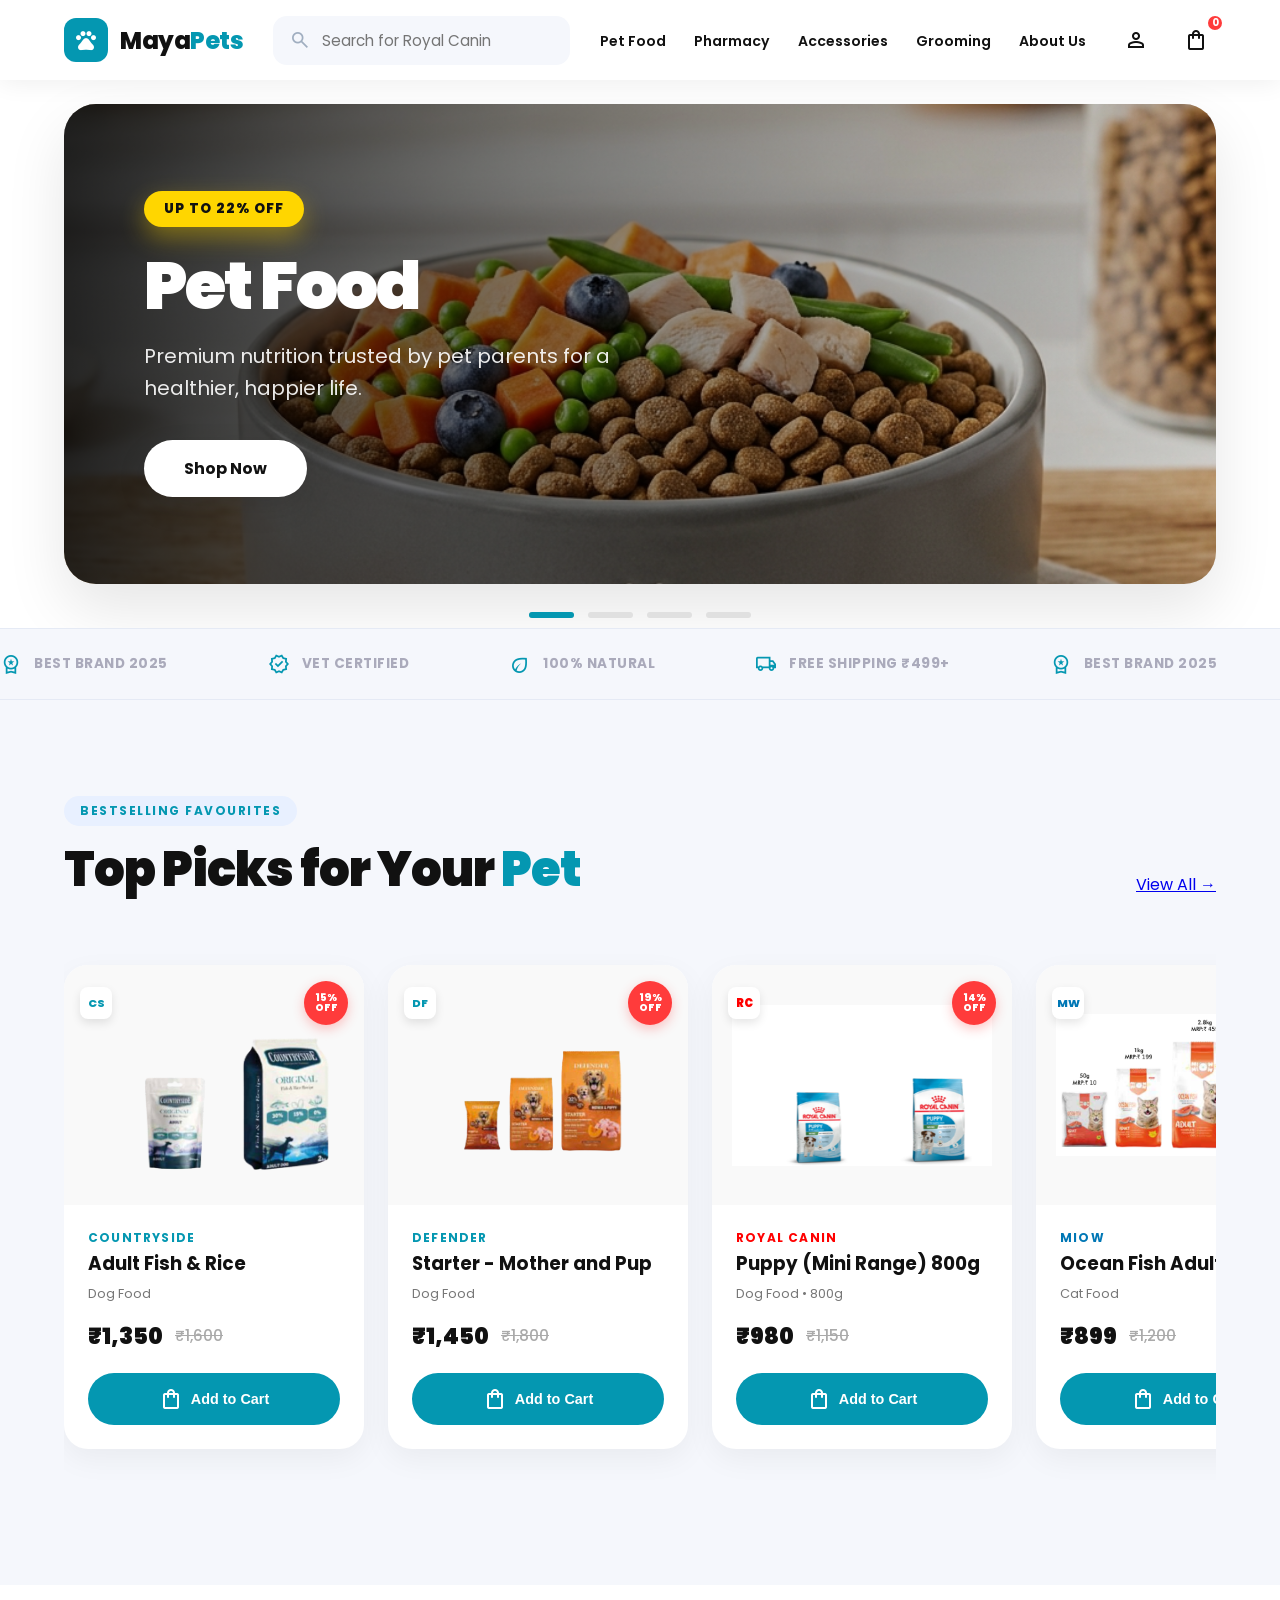
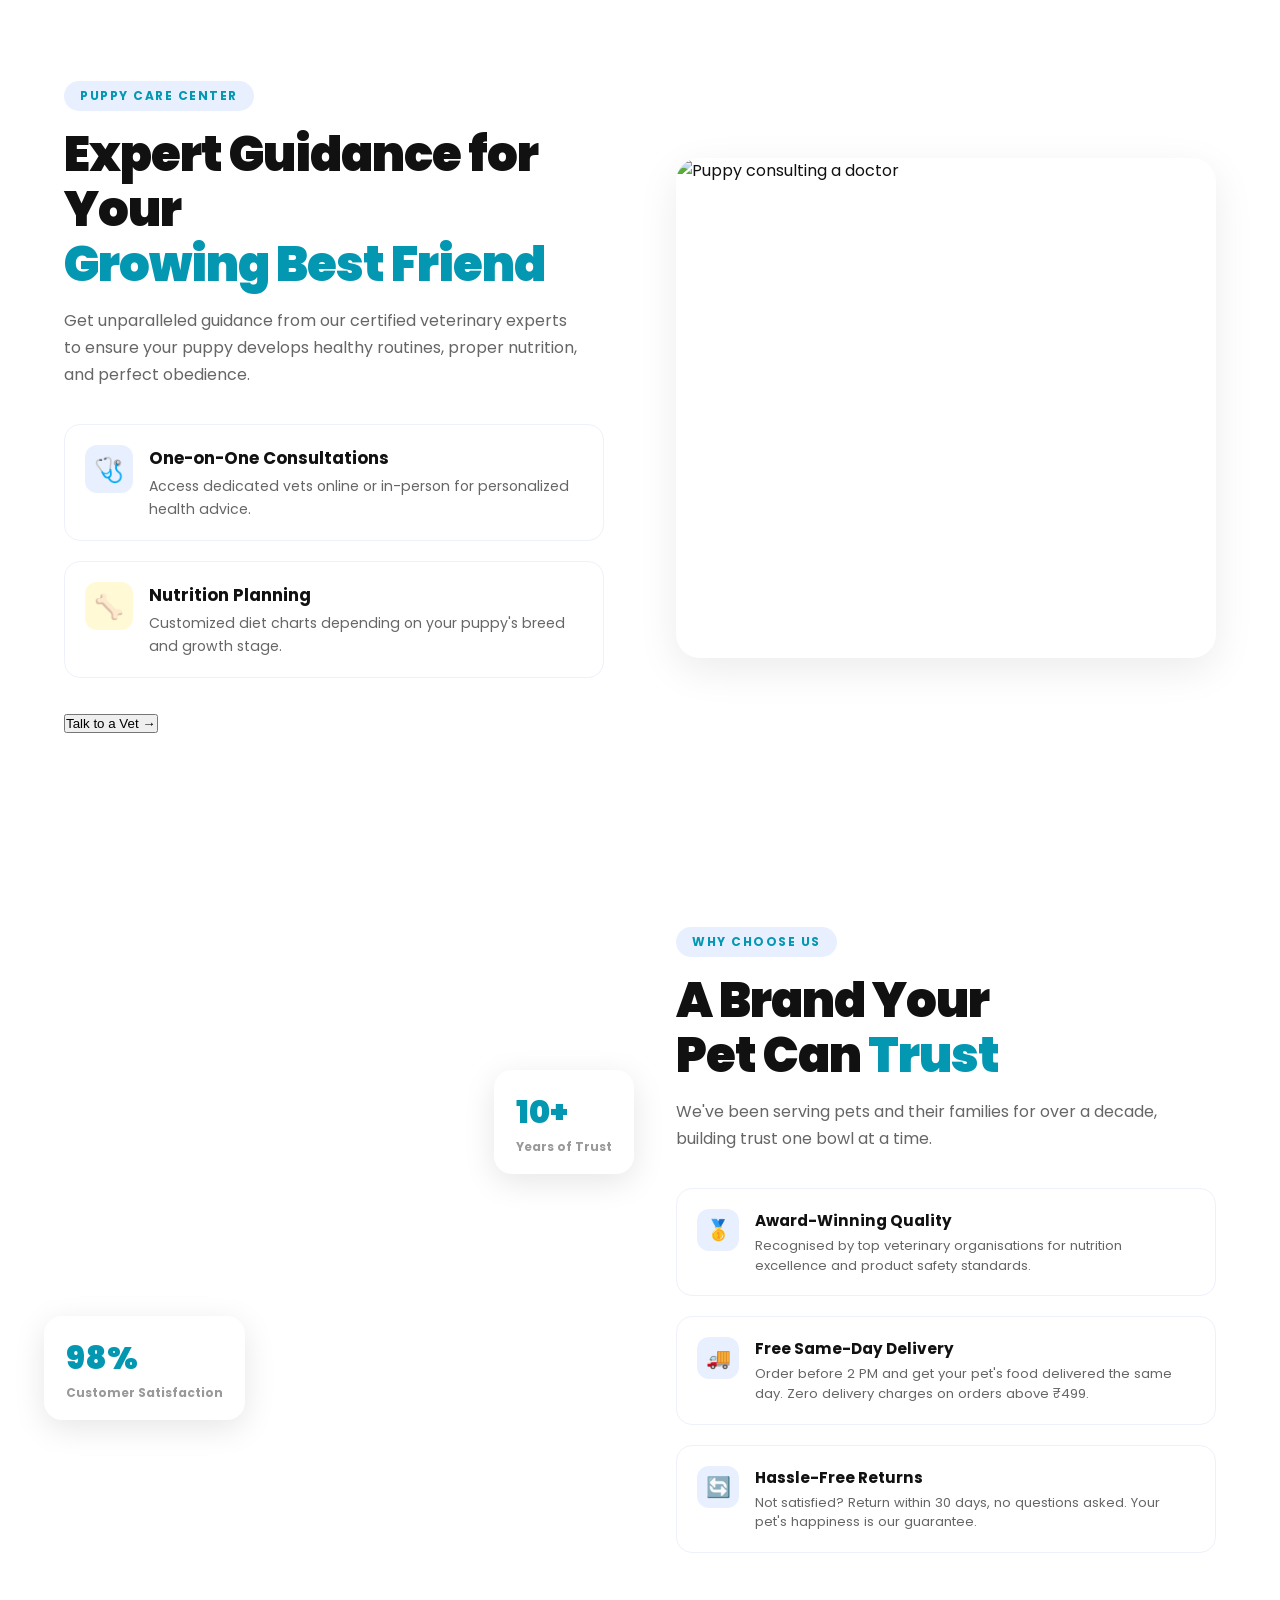
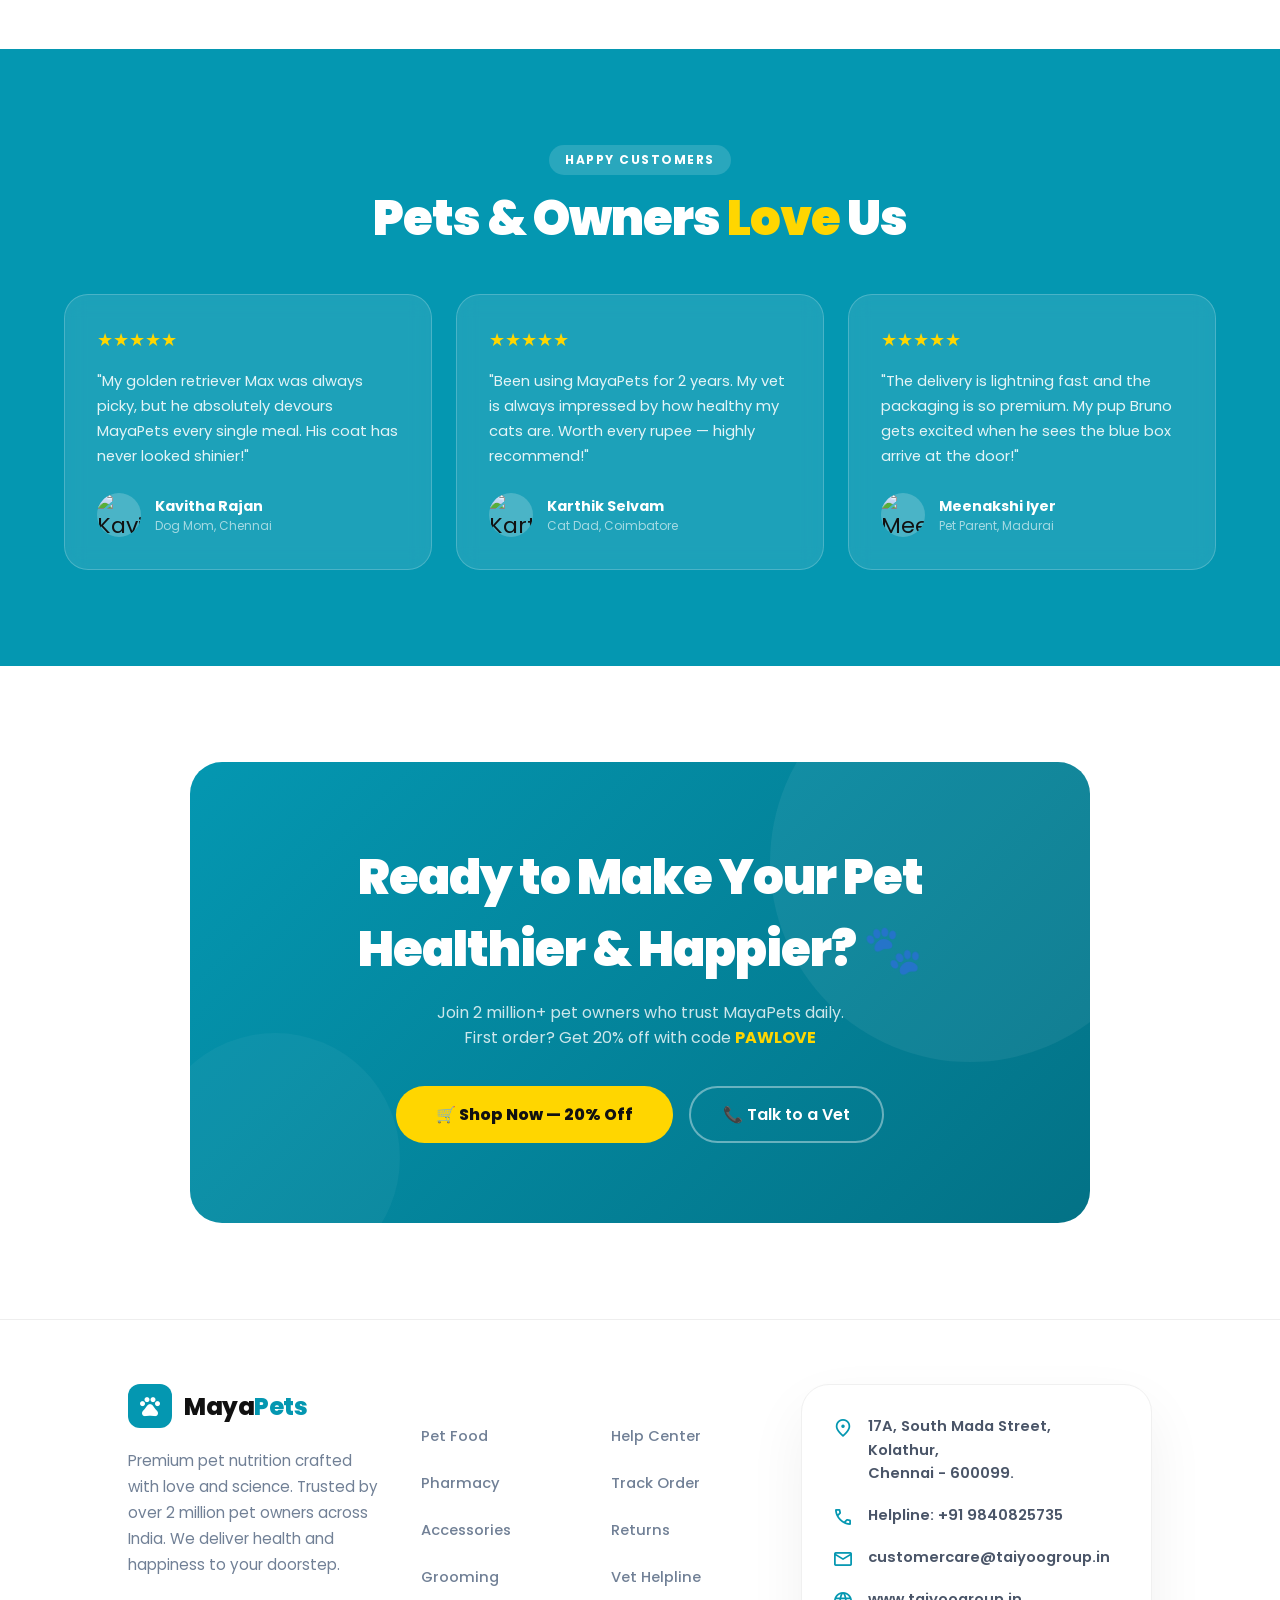
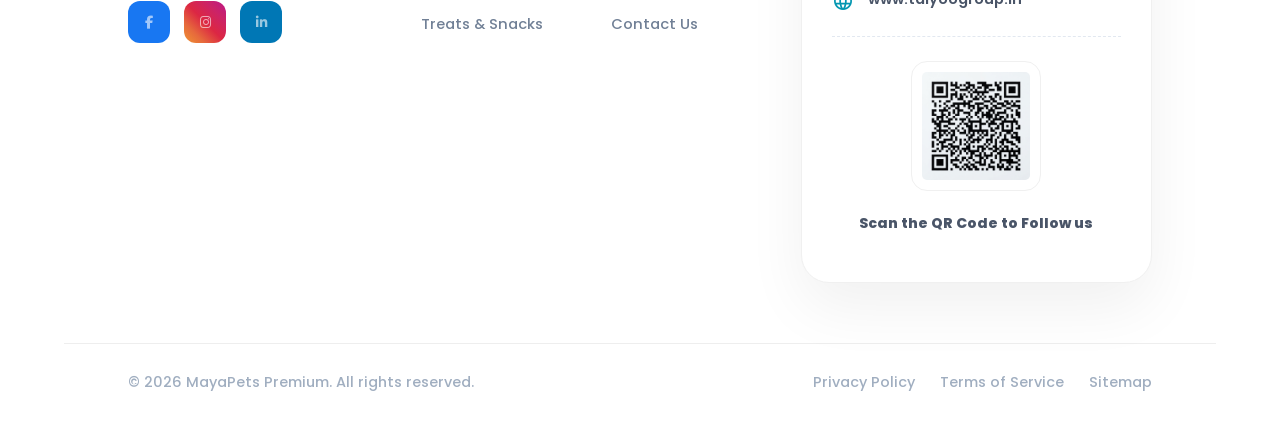
==== index.html @ 1db09e39 "login and database added new" ====
<!DOCTYPE html>
<html lang="en">

<head>
  <meta charset="UTF-8" />
  <meta name="viewport" content="width=device-width, initial-scale=1.0" />
  <title>MayaPets — Premium Pet Nutrition</title>
  <link href="https://fonts.googleapis.com/css2?family=Poppins:wght@300;400;500;600;700;800;900&display=swap"
    rel="stylesheet" />
  <link rel="stylesheet"
    href="https://fonts.googleapis.com/css2?family=Material+Symbols+Outlined:opsz,wght,FILL,GRAD@24,400,0,0" />
  <link rel="stylesheet" href="https://cdnjs.cloudflare.com/ajax/libs/font-awesome/6.5.1/css/all.min.css" />
  <link rel="stylesheet" href="styles.css" />
  <style>
    *,
    *::before,
    *::after {
      box-sizing: border-box;
      margin: 0;
      padding: 0;
    }

    :root {
      --blue: #0497B1;
      --blue2: #037286;
      --yellow: #ffd600;
      --red: #ff3b3b;
      --black: #111111;
      --white: #ffffff;
      --gray: #f5f7fc;
      --text: #333;
      --shadow: 0 8px 40px rgba(4, 151, 177, 0.10);
    }

    html {
      scroll-behavior: smooth;
    }

    body {
      font-family: 'Poppins', sans-serif;
      color: var(--black);
      background: var(--white);
      overflow-x: hidden;
    }

    /* Standardized navbar styles are now in styles.css */

    .nav-actions {
      display: flex;
      align-items: center;
      gap: 20px;
      flex-shrink: 0;
    }

    .nav-icon-btn {
      position: relative;
      background: none;
      border: none;
      color: var(--black);
      cursor: pointer;
      display: flex;
      align-items: center;
      justify-content: center;
      transition: color 0.2s;
    }

    .nav-icon-btn:hover {
      color: var(--blue);
    }

    .cart-badge {
      position: absolute;
      top: -6px;
      right: -8px;
      background: var(--red);
      color: white;
      font-size: 0.65rem;
      font-weight: 700;
      width: 18px;
      height: 18px;
      border-radius: 50%;
      display: flex;
      align-items: center;
      justify-content: center;
      border: 2px solid white;
    }

    @media (max-width: 1100px) {
      .nav-links { display: none; }
    }

    /* ─── HERO CAROUSEL ────────────────────────────────────────── */
    .hero-carousel {
      position: relative;
      margin-top: 24px;
      padding: 0 5vw;
    }

    .carousel-container {
      position: relative;
      width: 100%;
      border-radius: 32px;
      overflow: hidden;
      box-shadow: 0 25px 60px rgba(0, 0, 0, 0.1);
      background: var(--gray);
    }

    .carousel-track {
      display: flex;
      transition: transform 0.6s cubic-bezier(0.33, 1, 0.68, 1);
      width: 100%;
      cursor: grab;
    }

    .carousel-track:active {
      cursor: grabbing;
    }

    .carousel-card {
      min-width: 100%;
      height: 480px;
      position: relative;
      display: flex;
      align-items: center;
      padding: 0 80px;
      overflow: hidden;
      transition: opacity 0.6s;
    }

    .carousel-card:not(.active) {
      opacity: 0.5;
    }

    .card-content {
      position: relative;
      z-index: 10;
      max-width: 550px;
      color: var(--white);
      transform: translateY(20px);
      transition: all 0.7s .2s ease-out;
      opacity: 0;
    }

    .carousel-card.active .card-content {
      transform: translateY(0);
      opacity: 1;
    }

    .card-badge {
      display: inline-block;
      background: var(--yellow);
      color: var(--black);
      padding: 8px 20px;
      border-radius: 50px;
      font-weight: 800;
      font-size: 0.85rem;
      margin-bottom: 24px;
      box-shadow: 0 10px 25px rgba(255, 214, 0, 0.4);
      text-transform: uppercase;
      letter-spacing: 1px;
    }

    .card-title {
      font-size: clamp(2.2rem, 6vw, 4.2rem);
      font-weight: 900;
      line-height: 1.05;
      margin-bottom: 18px;
      letter-spacing: -2px;
    }

    .card-subtitle {
      font-size: 1.25rem;
      font-weight: 400;
      color: rgba(255, 255, 255, 0.9);
      margin-bottom: 36px;
      line-height: 1.6;
    }

    .btn-caro {
      background: var(--white);
      color: var(--black);
      padding: 16px 40px;
      border-radius: 50px;
      font-weight: 700;
      font-size: 1rem;
      text-decoration: none;
      transition: all 0.3s;
      display: inline-block;
      box-shadow: 0 10px 30px rgba(0, 0, 0, 0.1);
    }

    .btn-caro:hover {
      transform: translateY(-5px);
      box-shadow: 0 15px 40px rgba(0, 0, 0, 0.2);
      background: var(--blue);
      color: white;
    }

    .card-bg {
      position: absolute;
      inset: 0;
      z-index: 1;
    }

    .card-bg img {
      width: 100%;
      height: 100%;
      object-fit: cover;
      transition: transform 8s linear;
    }

    .carousel-card.active .card-bg img {
      transform: scale(1.1);
    }

    /* Gradient Overlay */
    .card-bg::after {
      content: '';
      position: absolute;
      inset: 0;
      background: linear-gradient(90deg, rgba(0,0,0,0.85) 0%, rgba(0,0,0,0.5) 40%, rgba(0,0,0,0.1) 100%);
    }

    /* Indicators */
    .carousel-indicators {
      display: flex;
      justify-content: center;
      gap: 14px;
      margin-top: 28px;
      margin-bottom: 10px;
    }

    .caro-dot {
      width: 45px;
      height: 6px;
      background: #e0e0e0;
      border-radius: 10px;
      cursor: pointer;
      position: relative;
      overflow: hidden;
      transition: background 0.3s;
    }

    .caro-dot.active {
      background: #d0d0d0;
    }

    .caro-dot-progress {
      position: absolute;
      left: 0;
      top: 0;
      height: 100%;
      width: 0%;
      background: var(--blue);
    }

    /* Mobile overrides */
    @media (max-width: 768px) {
      .hero-carousel {
        margin-top: 15px;
        padding: 0 15px;
      }
      .carousel-container {
        border-radius: 24px;
      }
      .carousel-card {
        height: 420px;
        padding: 40px;
      }
      .card-title {
        font-size: 2.2rem;
        letter-spacing: -1px;
      }
      .card-subtitle {
        font-size: 1rem;
        margin-bottom: 25px;
      }
      .btn-caro {
        padding: 12px 30px;
        font-size: 0.9rem;
      }
    }

    /* ─── BRAND STRIP ───────────────────────────────────────── */
    .brands-wrapper {
      background: var(--gray);
      border-top: 1px solid #e5eaf5;
      border-bottom: 1px solid #e5eaf5;
      padding: 24px 0;
      overflow: hidden;
      position: relative;
      display: flex;
      width: 100%;
    }

    .brands-track {
      display: flex;
      width: max-content;
      animation: scrollBrands 30s linear infinite;
    }

    .brand-group {
      display: flex;
      gap: 100px;
      padding-right: 100px;
    }

    .brand-item {
      font-size: .85rem;
      font-weight: 700;
      color: #aab;
      letter-spacing: .5px;
      text-transform: uppercase;
      display: flex;
      align-items: center;
      gap: 12px;
      white-space: nowrap;
    }

    .brand-item .material-symbols-outlined {
      font-size: 22px;
      color: var(--blue);
    }

    /* ─── SECTION BASE ───────────────────────────────────────── */
    section {
      padding: 96px 5vw;
    }

    @media (max-width: 768px) {
      section {
        padding: 60px 5vw;
      }
    }

    .section-tag {
      display: inline-block;
      background: #e8f0ff;
      color: var(--blue);
      font-size: .75rem;
      font-weight: 700;
      letter-spacing: 1.5px;
      text-transform: uppercase;
      padding: 6px 16px;
      border-radius: 50px;
      margin-bottom: 16px;
    }

    .section-h2 {
      font-size: clamp(1.9rem, 4vw, 3rem);
      font-weight: 900;
      letter-spacing: -1px;
      line-height: 1.15;
      color: var(--black);
    }

    .section-h2 .blue {
      color: var(--blue);
    }

    .section-h2 .yellow {
      color: var(--yellow);
      background: var(--black);
      padding: 0 6px;
      border-radius: 4px;
    }

    .section-sub {
      margin-top: 14px;
      font-size: 1rem;
      color: #666;
      max-width: 520px;
      line-height: 1.7;
    }


    /* ─── PRODUCTS ───────────────────────────────────────────── */
    .products {
      background: var(--gray);
    }

    .products-header {
      display: flex;
      align-items: flex-end;
      justify-content: space-between;
      flex-wrap: wrap;
      gap: 20px;
    }

    .products-grid {
      display: grid;
      grid-template-columns: repeat(auto-fit, minmax(280px, 1fr));
      gap: 32px;
      margin-top: 48px;
    }

    /* Horizontal Scroll Layout */
    .products-grid.scrollable {
      display: flex;
      overflow-x: auto;
      gap: 24px;
      padding: 20px 5px 40px;
      scroll-snap-type: x mandatory;
      scrollbar-width: thin;
      scrollbar-color: var(--blue) transparent;
    }

    .products-grid.scrollable::-webkit-scrollbar {
      height: 6px;
    }

    .products-grid.scrollable::-webkit-scrollbar-track {
      background: #eee;
      border-radius: 10px;
    }

    .products-grid.scrollable::-webkit-scrollbar-thumb {
      background: var(--blue);
      border-radius: 10px;
    }

    .products-grid.scrollable .prod-card {
      min-width: 300px;
      scroll-snap-align: start;
    }

    .prod-card {
      background: var(--white);
      border-radius: 24px;
      overflow: hidden;
      box-shadow: 0 10px 30px rgba(0, 0, 0, .05);
      transition: all 0.4s cubic-bezier(0.175, 0.885, 0.32, 1.275);
      position: relative;
      display: flex;
      flex-direction: column;
    }

    .prod-card:hover {
      transform: translateY(-12px);
      box-shadow: 0 30px 60px rgba(4, 151, 177, .15);
    }

    /* Product Badges */
    .prod-badges {
      position: absolute;
      top: 16px;
      left: 16px;
      z-index: 5;
      display: flex;
      flex-direction: column;
      gap: 8px;
    }

    .discount-badge {
      background: var(--red);
      color: white;
      font-size: 0.75rem;
      font-weight: 800;
      padding: 4px 12px;
      border-radius: 50px;
      box-shadow: 0 4px 10px rgba(255, 59, 59, 0.3);
    }

    .bestseller-badge {
      background: var(--yellow);
      color: var(--black);
      font-size: 0.7rem;
      font-weight: 700;
      padding: 4px 12px;
      border-radius: 50px;
      box-shadow: 0 4px 10px rgba(255, 214, 0, 0.3);
    }

    .prod-img {
      height: 240px;
      display: flex;
      align-items: center;
      justify-content: center;
      overflow: hidden;
      background: #f9f9f9;
      padding: 20px;
    }

    .prod-img img {
      width: 100%;
      height: 100%;
      object-fit: contain;
      transition: transform 0.5s;
    }

    .prod-card:hover .prod-img img {
      transform: scale(1.1);
    }

    .prod-body {
      padding: 24px;
      flex-grow: 1;
      display: flex;
      flex-direction: column;
    }

    .prod-brand {
      font-size: .75rem;
      font-weight: 700;
      color: var(--blue);
      text-transform: uppercase;
      letter-spacing: 1.2px;
      margin-bottom: 4px;
    }

    .prod-name {
      font-size: 1.15rem;
      font-weight: 700;
      color: var(--black);
      margin-bottom: 8px;
      line-height: 1.4;
    }

    .prod-cat {
      font-size: 0.8rem;
      color: #777;
      margin-bottom: 16px;
    }

    .prod-price-box {
      margin-top: auto;
      display: flex;
      align-items: center;
      gap: 12px;
      margin-bottom: 20px;
    }

    .prod-price {
      font-size: 1.4rem;
      font-weight: 900;
      color: var(--black);
    }

    .prod-old-price {
      font-size: 0.95rem;
      font-weight: 500;
      color: #aaa;
      text-decoration: line-through;
    }

    .prod-btn {
      width: 100%;
      background: var(--blue);
      color: var(--white);
      border: none;
      border-radius: 50px;
      padding: 14px;
      font-size: .9rem;
      font-weight: 700;
      cursor: pointer;
      transition: all 0.3s;
      display: flex;
      align-items: center;
      justify-content: center;
      gap: 8px;
    }

    .prod-btn:hover {
      background: var(--blue2);
      transform: scale(1.02);
    }

    .prod-btn:active {
      transform: scale(0.98);
    }

    /* ─── CARE ─────────────────────────────────────────────── */
    .care-inner {
      display: grid;
      grid-template-columns: 1fr 1fr;
      gap: 72px;
      align-items: center;
    }

    /* ─── WHY US ─────────────────────────────────────────────── */
    .why {
      background: var(--white);
    }

    .why-inner {
      display: grid;
      grid-template-columns: 1fr 1fr;
      gap: 72px;
      align-items: center;
      margin-top: 0;
    }

    .why-visual {
      position: relative;
      display: flex;
      align-items: center;
      justify-content: center;
    }

    .why-blob {
      width: 420px;
      height: 420px;
      border-radius: 60% 40% 55% 45% / 50% 60% 40% 50%;
      background: linear-gradient(135deg, var(--blue), #037286);
      display: flex;
      align-items: center;
      justify-content: center;
      font-size: 130px;
      animation: morphBlob 6s ease-in-out infinite;
    }

    .why-stat-box {
      position: absolute;
      background: var(--white);
      border-radius: 18px;
      padding: 18px 22px;
      box-shadow: 0 8px 32px rgba(0, 0, 0, .1);
      font-weight: 700;
    }

    .wsb1 {
      bottom: 30px;
      left: -20px;
    }

    .wsb2 {
      top: 40px;
      right: -30px;
    }

    .wsb-num {
      font-size: 2rem;
      font-weight: 900;
      color: var(--blue);
    }

    .wsb-label {
      font-size: .75rem;
      color: #999;
      margin-top: 2px;
    }

    .why-list {
      margin-top: 36px;
      display: flex;
      flex-direction: column;
      gap: 20px;
    }

    .why-item {
      display: flex;
      align-items: flex-start;
      gap: 16px;
      padding: 20px;
      border-radius: 16px;
      border: 1.5px solid #eef1fb;
      transition: border-color .25s, box-shadow .25s;
    }

    .why-item:hover {
      border-color: var(--blue);
      box-shadow: 0 4px 20px rgba(4, 151, 177, .08);
    }

    .why-check {
      width: 42px;
      height: 42px;
      min-width: 42px;
      border-radius: 12px;
      background: #e8f0ff;
      display: flex;
      align-items: center;
      justify-content: center;
      font-size: 20px;
    }

    .why-item-title {
      font-size: .95rem;
      font-weight: 700;
      color: var(--black);
    }

    .why-item-text {
      font-size: .82rem;
      color: #666;
      margin-top: 4px;
      line-height: 1.5;
    }

    /* ─── TESTIMONIALS ───────────────────────────────────────── */
    .testi {
      background: var(--blue);
      padding: 96px 5vw;
      overflow: hidden;
    }

    .testi .section-tag {
      background: rgba(255, 255, 255, .15);
      color: var(--white);
    }

    .testi .section-h2 {
      color: var(--white);
    }

    .testi-grid {
      display: grid;
      grid-template-columns: repeat(auto-fit, minmax(280px, 1fr));
      gap: 24px;
      margin-top: 48px;
    }

    .testi-card {
      background: rgba(255, 255, 255, .1);
      backdrop-filter: blur(10px);
      border: 1px solid rgba(255, 255, 255, .2);
      border-radius: 24px;
      padding: 32px;
      transition: transform .3s;
    }

    .testi-card:hover {
      transform: translateY(-6px);
    }

    .stars {
      color: var(--yellow);
      font-size: 1.1rem;
      margin-bottom: 16px;
    }

    .testi-text {
      font-size: .92rem;
      color: rgba(255, 255, 255, .88);
      line-height: 1.7;
    }

    .testi-author {
      display: flex;
      align-items: center;
      gap: 14px;
      margin-top: 24px;
    }

    .testi-avatar {
      width: 44px;
      height: 44px;
      border-radius: 50%;
      display: flex;
      align-items: center;
      justify-content: center;
      font-size: 22px;
      background: rgba(255, 255, 255, .2);
    }

    .testi-name {
      font-weight: 700;
      color: var(--white);
      font-size: .9rem;
    }

    .testi-role {
      font-size: .75rem;
      color: rgba(255, 255, 255, .6);
    }

    /* ─── CTA ────────────────────────────────────────────────── */
    .cta-section {
      background: var(--white);
      padding: 96px 5vw;
      text-align: center;
    }

    .cta-box {
      background: linear-gradient(135deg, #0497B1 0%, #037286 100%);
      border-radius: 32px;
      padding: 80px 40px;
      position: relative;
      overflow: hidden;
      max-width: 900px;
      margin: 0 auto;
    }

    .cta-box::before {
      content: '';
      position: absolute;
      width: 400px;
      height: 400px;
      border-radius: 50%;
      background: rgba(255, 255, 255, .06);
      top: -100px;
      right: -80px;
    }

    .cta-box::after {
      content: '';
      position: absolute;
      width: 250px;
      height: 250px;
      border-radius: 50%;
      background: rgba(255, 255, 255, .04);
      bottom: -60px;
      left: -40px;
    }

    .cta-h {
      font-size: clamp(1.8rem, 4vw, 3rem);
      font-weight: 900;
      color: var(--white);
      letter-spacing: -1px;
    }

    .cta-sub {
      margin-top: 14px;
      font-size: 1rem;
      color: rgba(255, 255, 255, .8);
    }

    .cta-btns {
      display: flex;
      gap: 16px;
      justify-content: center;
      margin-top: 36px;
      flex-wrap: wrap;
    }

    .btn-cta-main {
      background: var(--yellow);
      color: var(--black);
      font-weight: 800;
      font-size: 1rem;
      border: none;
      border-radius: 50px;
      padding: 16px 40px;
      cursor: pointer;
      transition: transform .2s, box-shadow .2s;
      font-family: 'Poppins', sans-serif;
    }

    .btn-cta-main:hover {
      transform: translateY(-3px);
      box-shadow: 0 12px 32px rgba(255, 214, 0, .45);
    }

    .btn-cta-sec {
      background: transparent;
      color: var(--white);
      font-weight: 600;
      font-size: 1rem;
      border: 2px solid rgba(255, 255, 255, .4);
      border-radius: 50px;
      padding: 14px 32px;
      cursor: pointer;
      transition: all .25s;
      font-family: 'Poppins', sans-serif;
    }

    .btn-cta-sec:hover {
      background: rgba(255, 255, 255, .12);
      border-color: white;
    }

    /* ─── FOOTER ─────────────────────────────────────────────── */
    footer {
      background: var(--black);
      color: rgba(255, 255, 255, .75);
      padding: 64px 5vw 32px;
    }

    .footer-top {
      display: grid;
      grid-template-columns: 2fr 1fr 1fr 1fr;
      gap: 48px;
      padding-bottom: 48px;
      border-bottom: 1px solid rgba(255, 255, 255, .1);
    }

    .footer-brand .logo-text {
      color: var(--white);
    }

    .footer-brand p {
      font-size: .85rem;
      line-height: 1.7;
      margin-top: 14px;
      max-width: 260px;
    }

    .footer-social {
      display: flex;
      gap: 12px;
      margin-top: 24px;
    }

    .social-btn {
      width: 36px;
      height: 36px;
      border-radius: 10px;
      background: rgba(255, 255, 255, .08);
      display: flex;
      align-items: center;
      justify-content: center;
      font-size: 16px;
      text-decoration: none;
      transition: background .2s;
    }

    .social-btn:hover {
      background: var(--blue);
    }

    .footer-col h4 {
      font-size: .88rem;
      font-weight: 700;
      color: var(--white);
      margin-bottom: 18px;
    }

    .footer-col ul {
      list-style: none;
      display: flex;
      flex-direction: column;
      gap: 10px;
    }

    .footer-col a {
      text-decoration: none;
      color: rgba(255, 255, 255, .6);
      font-size: .82rem;
      transition: color .2s;
    }

    .footer-col a:hover {
      color: var(--yellow);
    }

    .footer-bottom {
      display: flex;
      align-items: center;
      justify-content: space-between;
      flex-wrap: wrap;
      gap: 12px;
      padding-top: 28px;
      font-size: .78rem;
      color: rgba(255, 255, 255, .4);
    }

    .footer-badge {
      background: rgba(4, 151, 177, .25);
      color: var(--blue);
      padding: 4px 14px;
      border-radius: 50px;
      font-size: .72rem;
      font-weight: 700;
    }

    /* ─── ANIMATIONS ─────────────────────────────────────────── */
    @keyframes scrollBrands {
      0% {
        transform: translateX(0);
      }

      100% {
        transform: translateX(-50%);
      }
    }

    @keyframes fadeUp {
      from {
        opacity: 0;
        transform: translateY(24px);
      }

      to {
        opacity: 1;
        transform: translateY(0);
      }
    }

    @keyframes floatIn {
      from {
        opacity: 0;
        transform: scale(.9) translateY(20px);
      }

      to {
        opacity: 1;
        transform: scale(1) translateY(0);
      }
    }

    @keyframes float {

      0%,
      100% {
        transform: translateY(0);
      }

      50% {
        transform: translateY(-10px);
      }
    }

    @keyframes morphBlob {

      0%,
      100% {
        border-radius: 60% 40% 55% 45% / 50% 60% 40% 50%;
      }

      50% {
        border-radius: 45% 55% 40% 60% / 60% 40% 55% 45%;
      }
    }

    /* Scroll reveal */
    .reveal {
      opacity: 0;
      transform: translateY(32px);
      transition: opacity .7s, transform .7s;
    }

    .reveal.visible {
      opacity: 1;
      transform: translateY(0);
    }

    /* ─── RESPONSIVE ─────────────────────────────────────────── */
    @media (max-width: 1024px) {
      .hero-h1 { font-size: 3rem; }
      .care-inner { gap: 40px; }
    }

    @media (max-width: 900px) {
      .hero {
        background: var(--blue);
      }

      .hero-wave {
        height: 100%;
        clip-path: none;
      }

      .hero-inner {
        flex-direction: column;
        padding-top: 60px;
        text-align: center;
      }

      .hero-left {
        margin-bottom: 40px;
        max-width: 100%;
      }

      .hero-ctas {
        justify-content: center;
      }

      .hero-stats {
        justify-content: center;
        gap: 20px;
        margin-top: 30px;
      }

      .hero-right {
        display: flex;
        flex-direction: column;
        align-items: center;
        width: 100%;
        max-width: 100%;
        margin: 0 auto;
        position: relative;
      }

      .hero-img-wrap {
        width: 280px;
        height: 280px;
        margin-bottom: 20px;
      }

      /* Convert floating cards to stacked/grid on mobile */
      .floating-card {
        position: static;
        width: 100%;
        max-width: 280px;
        margin: 10px auto;
        animation: none !important;
        transform: none !important;
        text-align: left;
      }

      .care-inner {
        grid-template-columns: 1fr;
        gap: 48px;
        text-align: center;
      }

      .care-inner .reveal {
        display: flex;
        flex-direction: column;
        align-items: center;
      }

      .why-inner {
        grid-template-columns: 1fr;
        text-align: center;
      }

      .why-visual {
        order: 2;
        margin-top: 48px;
        display: flex;
        flex-direction: column;
        align-items: center;
      }

      .why-blob {
        width: 300px;
        height: 300px;
      }

      /* Convert stat boxes in Why Us section */
      .why-stat-box {
        position: static;
        width: 100%;
        max-width: 240px;
        margin: 10px auto;
        transform: none !important;
      }

      .why-list {
        text-align: left;
        max-width: 500px;
        margin: 32px auto 0;
      }

      .why-item {
        flex-direction: column;
        align-items: center;
        text-align: center;
      }

      .footer-top {
        grid-template-columns: 1fr 1fr;
      }
    }

    @media (max-width: 768px) {
      .hero-inner {
        padding-top: 80px;
      }
      
      .hero-h1 {
        font-size: 2.8rem;
      }
    }

    @media (max-width: 620px) {
      nav {
        padding: 15px 5vw;
      }
      
      nav .nav-links {
        display: none;
      }

      .hero-h1 { 
        font-size: 2.22rem; 
        line-height: 1.3;
        letter-spacing: -0.8px;
        margin-bottom: 20px;
      }

      .hero-sub {
        font-size: 0.95rem;
      }

      .hero-img-wrap {
        width: 250px;
        height: 250px;
      }

      .section-h2 {
        font-size: 1.8rem;
      }

      .cta-box {
        padding: 60px 20px;
      }

      .cta-h {
        font-size: 1.6rem;
      }

      .footer-top {
        grid-template-columns: 1fr;
        text-align: center;
      }

      .footer-brand p {
        margin: 14px auto;
      }

      .footer-social {
        justify-content: center;
      }

      .footer-bottom {
        justify-content: center;
        text-align: center;
      }
    }

    @media (max-width: 480px) {
      .hero-h1 {
        font-size: 2rem;
      }
      
      .hero-ctas {
        flex-direction: column;
        width: 100%;
      }
      
      .btn-primary, .btn-outline {
        width: 100%;
        text-align: center;
        justify-content: center;
      }
      
      .hero-stats {
        flex-direction: column;
        align-items: center;
        gap: 15px;
      }
    }

    @media (max-width: 375px) {
      .hero-h1 {
        font-size: 1.8rem;
      }
      
      .section-h2 {
        font-size: 1.6rem;
      }
    }

    @media (max-width: 320px) {
       .hero-h1 {
        font-size: 1.6rem;
      }
      
      .logo-text {
        font-size: 1.1rem;
      }
    }
  </style>
</head>

<body>

  <!-- ══ NAVBAR ══════════════════════════════════════════════ -->
  <nav>
    <div class="nav-container">
      <a href="index.html" class="logo">
        <div class="logo-icon"><span class="material-symbols-outlined">pets</span></div>
        <span class="logo-text">Maya<span>Pets</span></span>
      </a>

      <div class="search-container">
        <span class="material-symbols-outlined search-icon">search</span>
        <input type="text" class="search-bar" id="typingSearchBar" placeholder="Search for products, brands...">
      </div>

      <ul class="nav-links">
        <li><a href="pet-food.html">Pet Food</a></li>
        <li><a href="pharmacy.html">Pharmacy</a></li>
        <li><a href="accessories.html">Accessories</a></li>
        <li><a href="grooming.html">Grooming</a></li>
        <li><a href="about-us.html">About Us</a></li>
      </ul>

      <div class="nav-actions">
        <button class="nav-icon-btn" id="authBtn" onclick="window.location.href='login.html'" title="Sign In">
          <span class="material-symbols-outlined">person</span>
        </button>
        <a href="cart.html" class="nav-icon-btn" style="text-decoration:none" title="Cart">
          <span class="material-symbols-outlined">shopping_bag</span>
          <span class="cart-badge" id="cartBadge">0</span>
        </a>
      </div>
    </div>
  </nav>

  <script type="module">
    import { initializeApp } from "https://www.gstatic.com/firebasejs/10.9.0/firebase-app.js";
    import { getAuth, onAuthStateChanged, signOut } from "https://www.gstatic.com/firebasejs/10.9.0/firebase-auth.js";
    const app = initializeApp({
      apiKey: "AIzaSyBTDb-RiuIKmXC4MJJQgSidWbLylNO-NHw",
      authDomain: "mayapetsproject.firebaseapp.com",
      projectId: "mayapetsproject",
      storageBucket: "mayapetsproject.firebasestorage.app",
      messagingSenderId: "988493888178",
      appId: "1:988493888178:web:a1984309337782333a27ab"
    });
    const auth = getAuth(app);
    const btn = document.getElementById('authBtn');
    onAuthStateChanged(auth, (user) => {
      if (user) {
        const name = user.displayName || user.email;
        const initial = name.charAt(0).toUpperCase();
        btn.innerHTML = `<div style="width:34px;height:34px;border-radius:50%;background:var(--blue);color:white;display:flex;align-items:center;justify-content:center;font-weight:800;font-size:0.95rem;">${initial}</div>`;
        btn.title = `Hi ${name} — View Account`;
        btn.onclick = () => window.location.href = 'profile.html';
      } else {
        btn.innerHTML = `<span class="material-symbols-outlined">person</span>`;
        btn.title = 'Sign In';
        btn.onclick = () => window.location.href = 'login.html';
      }
    });
  </script>

  <script src="products.js"></script>

  <!-- ══ HERO ════════════════════════════════════════════════ -->
  <!-- ══ HERO CAROUSEL ════════════════════════════════════════ -->
  <section class="hero-carousel">
    <div class="carousel-container">
      <div class="carousel-track" id="carouselTrack">
        <!-- Card 1: Pet Food -->
        <div class="carousel-card active">
          <div class="card-content">
            <span class="card-badge">Up to 22% Off</span>
            <h1 class="card-title">Pet Food</h1>
            <p class="card-subtitle">Premium nutrition trusted by pet parents for a healthier, happier life.</p>
            <a href="#products" class="btn-caro">Shop Now</a>
          </div>
          <div class="card-bg">
            <img src="images/pet_food_banner.png" alt="Pet Food">
          </div>
        </div>

        <!-- Card 2: Pharmacy -->
        <div class="carousel-card">
          <div class="card-content">
            <span class="card-badge">Flat 15% Off</span>
            <h1 class="card-title">Pharmacy</h1>
            <p class="card-subtitle">Expert pet healthcare and wellness essentials delivered to your doorstep.</p>
            <a href="#cta" class="btn-caro">Consult Now</a>
          </div>
          <div class="card-bg">
            <img src="https://images.unsplash.com/photo-1628009368231-7bb7cfcb0def?auto=format&fit=crop&w=1200&q=80" alt="Pet Pharmacy">
          </div>
        </div>

        <!-- Card 3: Accessories -->
        <div class="carousel-card">
          <div class="card-content">
            <span class="card-badge">Up to 30% Off</span>
            <h1 class="card-title">Accessories</h1>
            <p class="card-subtitle">Style meets comfort with our premium collection of collars, harnesses, and more.</p>
            <a href="#products" class="btn-caro">Explore Gear</a>
          </div>
          <div class="card-bg">
            <img src="https://images.unsplash.com/photo-1544568100-847a948585b9?auto=format&fit=crop&w=1200&q=80" alt="Pet Accessories">
          </div>
        </div>

        <!-- Card 4: Grooming Essentials -->
        <div class="carousel-card">
          <div class="card-content">
            <span class="card-badge">Up to 20% Off</span>
            <h1 class="card-title">Grooming Essentials</h1>
            <p class="card-subtitle">Keep your pets fresh and clean with our professional-grade grooming kits.</p>
            <a href="#care" class="btn-caro">Groom Now</a>
          </div>
          <div class="card-bg">
            <img src="https://images.unsplash.com/photo-1516734212186-a967f81ad0d7?auto=format&fit=crop&w=1200&q=80" alt="Grooming Essentials">
          </div>
        </div>
      </div>
    </div>

    <!-- Indicators -->
    <div class="carousel-indicators" id="carouselIndicators">
      <div class="caro-dot active" data-index="0"><div class="caro-dot-progress"></div></div>
      <div class="caro-dot" data-index="1"><div class="caro-dot-progress"></div></div>
      <div class="caro-dot" data-index="2"><div class="caro-dot-progress"></div></div>
      <div class="caro-dot" data-index="3"><div class="caro-dot-progress"></div></div>
    </div>
  </section>

  <!-- ══ BRANDS ══════════════════════════════════════════════ -->
  <div class="brands-wrapper">
    <div class="brands-track">
      <div class="brand-group">
        <span class="brand-item"><span class="material-symbols-outlined">workspace_premium</span> BEST BRAND 2025</span>
        <span class="brand-item"><span class="material-symbols-outlined">verified</span> VET CERTIFIED</span>
        <span class="brand-item"><span class="material-symbols-outlined">eco</span> 100% NATURAL</span>
        <span class="brand-item"><span class="material-symbols-outlined">local_shipping</span> FREE SHIPPING
          ₹499+</span>
        <span class="brand-item"><span class="material-symbols-outlined">workspace_premium</span> BEST BRAND 2025</span>
        <span class="brand-item"><span class="material-symbols-outlined">verified</span> VET CERTIFIED</span>
        <span class="brand-item"><span class="material-symbols-outlined">eco</span> 100% NATURAL</span>
        <span class="brand-item"><span class="material-symbols-outlined">local_shipping</span> FREE SHIPPING
          ₹499+</span>
      </div>
      <div class="brand-group" aria-hidden="true">
        <span class="brand-item"><span class="material-symbols-outlined">workspace_premium</span> BEST BRAND 2025</span>
        <span class="brand-item"><span class="material-symbols-outlined">verified</span> VET CERTIFIED</span>
        <span class="brand-item"><span class="material-symbols-outlined">eco</span> 100% NATURAL</span>
        <span class="brand-item"><span class="material-symbols-outlined">local_shipping</span> FREE SHIPPING
          ₹499+</span>
        <span class="brand-item"><span class="material-symbols-outlined">workspace_premium</span> BEST BRAND 2025</span>
        <span class="brand-item"><span class="material-symbols-outlined">verified</span> VET CERTIFIED</span>
        <span class="brand-item"><span class="material-symbols-outlined">eco</span> 100% NATURAL</span>
        <span class="brand-item"><span class="material-symbols-outlined">local_shipping</span> FREE SHIPPING
          ₹499+</span>
      </div>
    </div>
  </div>


  <!-- ══ PRODUCTS ════════════════════════════════════════════ -->
  <section class="products" id="products">
    <div style="max-width:1200px;margin:0 auto;">
      <div class="products-header reveal">
        <div>
          <span class="section-tag">Bestselling Favourites</span>
          <h2 class="section-h2">Top Picks for Your <span class="blue">Pet</span></h2>
        </div>
        <a href="pet-food.html" class="btn-primary" style="white-space:nowrap">View All →</a>
      </div>
      
      <div class="products-grid scrollable">

        <!-- 1. Countryside -->
        <div class="prod-card reveal" onclick="window.location.href='product-detail.html?id=pf35'" style="cursor:pointer;">
          <div class="card-header-overlay">
            <div class="brand-icon-mini">CS</div>
            <div class="discount-badge-round">15%<span>OFF</span></div>
          </div>
          <div class="prod-img">
            <img src="images/Country-Side/Countryside-Adult Fish And Rice.png" alt="Countryside Adult Fish & Rice">
          </div>
          <div class="prod-body">
            <span class="prod-brand">Countryside</span>
            <h3 class="prod-name">Adult Fish &amp; Rice</h3>
            <span class="prod-cat">Dog Food</span>
            <div class="prod-price-box">
              <span class="prod-price">₹1,350</span>
              <span class="prod-old-price">₹1,600</span>
            </div>
            <button class="prod-btn" onclick="event.stopPropagation(); addToCart({name: 'Adult Fish & Rice', price: 1350, image: 'images/Country-Side/Countryside-Adult Fish And Rice.png', brand: 'Countryside', qty: 1, unit: 'KG'})">
              <span class="material-symbols-outlined">shopping_bag</span> Add to Cart
            </button>
          </div>
        </div>

        <!-- 2. Defender -->
        <div class="prod-card reveal" onclick="window.location.href='product-detail.html?id=pf30'" style="cursor:pointer;">
          <div class="card-header-overlay">
            <div class="brand-icon-mini">DF</div>
            <div class="discount-badge-round">19%<span>OFF</span></div>
          </div>
          <div class="prod-img">
            <img src="images/Defenderr/Defender-Starter Mother and Pup.png" alt="Defender Starter">
          </div>
          <div class="prod-body">
            <span class="prod-brand">Defender</span>
            <h3 class="prod-name">Starter - Mother and Pup</h3>
            <span class="prod-cat">Dog Food</span>
            <div class="prod-price-box">
              <span class="prod-price">₹1,450</span>
              <span class="prod-old-price">₹1,800</span>
            </div>
            <button class="prod-btn" onclick="event.stopPropagation(); addToCart({name: 'Starter Mother and Pup', price: 1450, image: 'images/Defenderr/Defender-Starter Mother and Pup.png', brand: 'Defender', qty: 1, unit: 'KG'})">
              <span class="material-symbols-outlined">shopping_bag</span> Add to Cart
            </button>
          </div>
        </div>

        <!-- 3. Royal Canin -->
        <div class="prod-card reveal" onclick="window.location.href='product-detail.html?id=rc1'" style="cursor:pointer;">
          <div class="card-header-overlay">
            <div class="brand-icon-mini" style="color:red; font-weight:900;">RC</div>
            <div class="discount-badge-round">14%<span>OFF</span></div>
          </div>
          <div class="prod-img">
            <img src="images/RoyalCanin/RoyalCanin-puppy-minirange-800g-980.png" alt="Royal Canin Puppy Mini">
          </div>
          <div class="prod-body">
            <span class="prod-brand" style="color:red;">Royal Canin</span>
            <h3 class="prod-name">Puppy (Mini Range) 800g</h3>
            <span class="prod-cat">Dog Food • 800g</span>
            <div class="prod-price-box">
              <span class="prod-price">₹980</span>
              <span class="prod-old-price">₹1,150</span>
            </div>
            <button class="prod-btn" onclick="event.stopPropagation(); addToCart({name: 'Puppy Mini Range 800g', price: 980, image: 'images/RoyalCanin/RoyalCanin-puppy-minirange-800g-980.png', brand: 'Royal Canin', qty: 1, unit: 'KG'})">
              <span class="material-symbols-outlined">shopping_bag</span> Add to Cart
            </button>
          </div>
        </div>

        <!-- 4. MIOW -->
        <div class="prod-card reveal" onclick="window.location.href='product-detail.html?id=pf15'" style="cursor:pointer;">
          <div class="card-header-overlay">
            <div class="brand-icon-mini" style="color:#0077b5;">MW</div>
            <div class="discount-badge-round">25%<span>OFF</span></div>
          </div>
          <div class="prod-img">
            <img src="images/MIOW/miow-ocean-fish-adult.png" alt="MIOW Ocean Fish Adult">
          </div>
          <div class="prod-body">
            <span class="prod-brand" style="color:#0077b5;">MIOW</span>
            <h3 class="prod-name">Ocean Fish Adult</h3>
            <span class="prod-cat">Cat Food</span>
            <div class="prod-price-box">
              <span class="prod-price">₹899</span>
              <span class="prod-old-price">₹1,200</span>
            </div>
            <button class="prod-btn" onclick="event.stopPropagation(); addToCart({name: 'MIOW Ocean Fish Adult', price: 899, image: 'images/MIOW/miow-ocean-fish-adult.png', brand: 'MIOW', qty: 1, unit: 'KG'})">
              <span class="material-symbols-outlined">shopping_bag</span> Add to Cart
            </button>
          </div>
        </div>

        <!-- 5. Bairo -->
        <div class="prod-card reveal" onclick="window.location.href='product-detail.html?id=pf1'" style="cursor:pointer;">
          <div class="card-header-overlay">
            <div class="brand-icon-mini" style="color:#511b15;">BR</div>
            <div class="discount-badge-round">20%<span>OFF</span></div>
          </div>
          <div class="prod-img">
            <img src="images/Barioo/Bario-Adult EC-Chicken and rice.png" alt="Bairo Adult EC Chicken">
          </div>
          <div class="prod-body">
            <span class="prod-brand" style="color:#511b15;">Bairo</span>
            <h3 class="prod-name">Adult EC Chicken &amp; Rice</h3>
            <span class="prod-cat">Dog Food</span>
            <div class="prod-price-box">
              <span class="prod-price">₹1,120</span>
              <span class="prod-old-price">₹1,400</span>
            </div>
            <button class="prod-btn" onclick="event.stopPropagation(); addToCart({name: 'Bairo Adult EC Chicken & Rice', price: 1120, image: 'images/Barioo/Bario-Adult EC-Chicken and rice.png', brand: 'Bairo', qty: 1, unit: 'KG'})">
              <span class="material-symbols-outlined">shopping_bag</span> Add to Cart
            </button>
          </div>
        </div>

      </div>

    </div>
  </section>

  <!-- ══ PUPPY CARE ════════════════════════════════════════════ -->
  <section class="care" id="care" style="background: var(--white);">
    <div style="max-width:1200px;margin:0 auto;">
      <div class="care-inner">
        <div class="reveal">
          <span class="section-tag">Puppy Care Center</span>
          <h2 class="section-h2">Expert Guidance for Your<br><span class="blue">Growing Best Friend</span></h2>
          <p class="section-sub">Get unparalleled guidance from our certified veterinary experts to ensure your puppy
            develops healthy routines, proper nutrition, and perfect obedience.</p>

          <div style="margin-top: 36px; display: flex; flex-direction: column; gap: 20px;">
            <div
              style="display: flex; align-items: flex-start; gap: 16px; padding: 20px; border-radius: 16px; border: 1.5px solid #eef1fb; transition: border-color .25s, box-shadow .25s;">
              <div
                style="width: 48px; height: 48px; min-width: 48px; border-radius: 12px; background: #e8f0ff; display: flex; align-items: center; justify-content: center; font-size: 24px;">
                🩺</div>
              <div>
                <div style="font-size: 1.05rem; font-weight: 700; color: var(--black);">One-on-One Consultations</div>
                <div style="font-size: .88rem; color: #666; margin-top: 4px; line-height: 1.6;">Access dedicated vets
                  online or in-person for personalized health advice.</div>
              </div>
            </div>
            <div
              style="display: flex; align-items: flex-start; gap: 16px; padding: 20px; border-radius: 16px; border: 1.5px solid #eef1fb; transition: border-color .25s, box-shadow .25s;">
              <div
                style="width: 48px; height: 48px; min-width: 48px; border-radius: 12px; background: #fff9d6; display: flex; align-items: center; justify-content: center; font-size: 24px;">
                🦴</div>
              <div>
                <div style="font-size: 1.05rem; font-weight: 700; color: var(--black);">Nutrition Planning</div>
                <div style="font-size: .88rem; color: #666; margin-top: 4px; line-height: 1.6;">Customized diet charts
                  depending on your puppy's breed and growth stage.</div>
              </div>
            </div>
          </div>

          <button class="btn-primary" style="margin-top: 36px;">Talk to a Vet →</button>
        </div>

        <div class="reveal"
          style="position: relative; width: 100%; height: 500px; border-radius: 24px; overflow: hidden; box-shadow: 0 12px 40px rgba(0,0,0,.08);">
          <img src="https://images.unsplash.com/photo-1612531386530-97286d97c2d2?auto=format&fit=crop&w=800&q=80"
            alt="Puppy consulting a doctor" style="width: 100%; height: 100%; object-fit: cover;">
        </div>
      </div>
    </div>
  </section>

  <!-- ══ WHY US ═══════════════════════════════════════════════ -->
  <section class="why" id="why">
    <div style="max-width:1200px;margin:0 auto;">
      <div class="why-inner">
        <div class="why-visual reveal">
          <div class="why-blob"
            style="background: url('https://images.unsplash.com/photo-1583337130417-3346a1be7dee?auto=format&fit=crop&w=800&q=80') center/cover; font-size: 0;">
          </div>
          <div class="why-stat-box wsb1">
            <div class="wsb-num">98%</div>
            <div class="wsb-label">Customer Satisfaction</div>
          </div>
          <div class="why-stat-box wsb2">
            <div class="wsb-num">10+</div>
            <div class="wsb-label">Years of Trust</div>
          </div>
        </div>
        <div>
          <span class="section-tag">Why Choose Us</span>
          <h2 class="section-h2">A Brand Your<br>Pet Can <span class="blue">Trust</span></h2>
          <p class="section-sub">We've been serving pets and their families for over a decade, building trust one bowl
            at a time.</p>
          <div class="why-list">
            <div class="why-item reveal">
              <div class="why-check">🥇</div>
              <div>
                <div class="why-item-title">Award-Winning Quality</div>
                <div class="why-item-text">Recognised by top veterinary organisations for nutrition excellence and
                  product safety standards.</div>
              </div>
            </div>
            <div class="why-item reveal">
              <div class="why-check">🚚</div>
              <div>
                <div class="why-item-title">Free Same-Day Delivery</div>
                <div class="why-item-text">Order before 2 PM and get your pet's food delivered the same day. Zero
                  delivery charges on orders above ₹499.</div>
              </div>
            </div>
            <div class="why-item reveal">
              <div class="why-check">🔄</div>
              <div>
                <div class="why-item-title">Hassle-Free Returns</div>
                <div class="why-item-text">Not satisfied? Return within 30 days, no questions asked. Your pet's
                  happiness is our guarantee.</div>
              </div>
            </div>
          </div>
        </div>
      </div>
    </div>
  </section>

  <!-- ══ TESTIMONIALS ════════════════════════════════════════ -->
  <section class="testi" id="testi">
    <div style="max-width:1200px;margin:0 auto;">
      <div class="reveal" style="text-align:center">
        <span class="section-tag">Happy Customers</span>
        <h2 class="section-h2" style="color:white">Pets & Owners <span style="color:var(--yellow)">Love</span> Us</h2>
      </div>
      <div class="testi-grid">
        <div class="testi-card reveal">
          <div class="stars">★★★★★</div>
          <p class="testi-text">"My golden retriever Max was always picky, but he absolutely devours MayaPets every
            single meal. His coat has never looked shinier!"</p>
          <div class="testi-author">
            <div class="testi-avatar" style="overflow: hidden; padding: 0;">
              <img src="https://images.unsplash.com/photo-1589156191108-c762ff4b96ab?auto=format&fit=crop&w=100&q=80"
                style="width: 100%; height: 100%; object-fit: cover;" alt="Kavitha">
            </div>
            <div>
              <div class="testi-name">Kavitha Rajan</div>
              <div class="testi-role">Dog Mom, Chennai</div>
            </div>
          </div>
        </div>
        <div class="testi-card reveal">
          <div class="stars">★★★★★</div>
          <p class="testi-text">"Been using MayaPets for 2 years. My vet is always impressed by how healthy my cats
            are. Worth every rupee — highly recommend!"</p>
          <div class="testi-author">
            <div class="testi-avatar" style="overflow: hidden; padding: 0;">
              <img src="https://images.unsplash.com/photo-1552058544-e2ebbb5fef67?auto=format&fit=crop&w=100&q=80"
                style="width: 100%; height: 100%; object-fit: cover;" alt="Karthik">
            </div>
            <div>
              <div class="testi-name">Karthik Selvam</div>
              <div class="testi-role">Cat Dad, Coimbatore</div>
            </div>
          </div>
        </div>
        <div class="testi-card reveal">
          <div class="stars">★★★★★</div>
          <p class="testi-text">"The delivery is lightning fast and the packaging is so premium. My pup Bruno gets
            excited when he sees the blue box arrive at the door!"</p>
          <div class="testi-author">
            <div class="testi-avatar" style="overflow: hidden; padding: 0;">
              <img src="https://images.unsplash.com/photo-1573496359142-b8d87734a5a2?auto=format&fit=crop&w=100&q=80"
                style="width: 100%; height: 100%; object-fit: cover;" alt="Meenakshi">
            </div>
            <div>
              <div class="testi-name">Meenakshi Iyer</div>
              <div class="testi-role">Pet Parent, Madurai</div>
            </div>
          </div>
        </div>
      </div>
    </div>
  </section>

  <!-- ══ CTA ══════════════════════════════════════════════════ -->
  <section class="cta-section" id="cta">
    <div class="cta-box reveal">
      <h2 class="cta-h">Ready to Make Your Pet<br>Healthier & Happier? 🐾</h2>
      <p class="cta-sub">Join 2 million+ pet owners who trust MayaPets daily.<br>First order? Get 20% off with code
        <strong style="color:var(--yellow)">PAWLOVE</strong>
      </p>
      <div class="cta-btns">
        <button class="btn-cta-main">🛒 Shop Now — 20% Off</button>
        <button class="btn-cta-sec">📞 Talk to a Vet</button>
      </div>
    </div>
  </section>

  <!-- ══ FOOTER ═══════════════════════════════════════════════ -->
  <footer>
    <div class="footer-inner">
      <div class="footer-col" style="flex: 1.5;">
        <a class="logo" href="index.html" style="display:inline-flex; margin-bottom: 20px;">
          <div class="logo-icon"><span class="material-symbols-outlined">pets</span></div>
          <span class="logo-text">Maya<span>Pets</span></span>
        </a>
        <p>Premium pet nutrition crafted with love and science. Trusted by over 2 million pet owners across India. We deliver health and happiness to your doorstep.</p>
        <div class="footer-social-pill" style="justify-content: flex-start; margin-top: 20px;">
          <a href="#" class="social-pill-btn fb"><i class="fab fa-facebook-f"></i></a>
          <a href="#" class="social-pill-btn ig"><i class="fab fa-instagram"></i></a>
          <a href="#" class="social-pill-btn ln"><i class="fab fa-linkedin-in"></i></a>
        </div>
      </div>

      <div class="footer-col" style="min-width: 150px;">
        <h4>Products</h4>
        <ul>
          <li><a href="pet-food.html">Pet Food</a></li>
          <li><a href="pharmacy.html">Pharmacy</a></li>
          <li><a href="accessories.html">Accessories</a></li>
          <li><a href="grooming.html">Grooming</a></li>
          <li><a href="#">Treats & Snacks</a></li>
        </ul>
      </div>



      <div class="footer-col" style="min-width: 150px;">
        <h4>Support</h4>
        <ul>
          <li><a href="#">Help Center</a></li>
          <li><a href="#">Track Order</a></li>
          <li><a href="#">Returns</a></li>
          <li><a href="#">Vet Helpline</a></li>
          <li><a href="#">Contact Us</a></li>
        </ul>
      </div>

      <!-- Contact Card -->
      <div class="footer-contact-card">
        <div class="contact-item">
          <span class="material-symbols-outlined">location_on</span>
          <div class="contact-text">17A, South Mada Street, Kolathur,<br>Chennai - 600099.</div>
        </div>
        <div class="contact-item">
          <span class="material-symbols-outlined">call</span>
          <div class="contact-text">Helpline: +91 9840825735</div>
        </div>
        <div class="contact-item">
          <span class="material-symbols-outlined">mail</span>
          <div class="contact-text">customercare@taiyoogroup.in</div>
        </div>
        <div class="contact-item">
          <span class="material-symbols-outlined">language</span>
          <div class="contact-text">www.taiyoogroup.in</div>
        </div>

        <div class="qr-section">
          <img src="images/qr_code.png" class="qr-code-img" alt="Scan to Follow">
          <div class="qr-tagline">Scan the QR Code to Follow us</div>
        </div>
      </div>
    </div>

    <div class="footer-bottom">
      <p>&copy; 2026 MayaPets Premium. All rights reserved.</p>
      <div class="footer-bottom-links">
        <span>Privacy Policy</span>
        <span>Terms of Service</span>
        <span>Sitemap</span>
      </div>
    </div>
  </footer>

  <script>
    // Scroll reveal
    const reveals = document.querySelectorAll('.reveal');
    const observer = new IntersectionObserver(entries => {
      entries.forEach((e, i) => {
        if (e.isIntersecting) {
          setTimeout(() => e.target.classList.add('visible'), i * 80);
          observer.unobserve(e.target);
        }
      });
    }, { threshold: 0.12 });
    reveals.forEach(el => observer.observe(el));

    // Navbar scroll shadow
    const nav = document.querySelector('nav');
    window.addEventListener('scroll', () => {
      nav.style.boxShadow = window.scrollY > 10
        ? '0 4px 30px rgba(0,0,0,.12)'
        : '0 2px 24px rgba(0,0,0,.07)';
    });

    // ─── HERO CAROUSEL LOGIC ───────────────────────────────────
    const track = document.getElementById('carouselTrack');
    const cards = Array.from(track.children);
    const indicators = document.getElementById('carouselIndicators');
    const dots = Array.from(indicators.children);
    
    let currentIndex = 0;
    let isDragging = false;
    let startPos = 0;
    let currentTranslate = 0;
    let prevTranslate = 0;
    let animationID = 0;
    let autoScrollInterval;
    const intervalTime = 4000;

    function initCarousel() {
      startAutoScroll();
      updateDots();
      
      // Touch events
      track.addEventListener('touchstart', touchStart);
      track.addEventListener('touchend', touchEnd);
      track.addEventListener('touchmove', touchMove);
      
      // Mouse events
      track.addEventListener('mousedown', touchStart);
      track.addEventListener('mouseup', touchEnd);
      track.addEventListener('mouseleave', touchEnd);
      track.addEventListener('mousemove', touchMove);
      
      // Prevent context menu
      window.oncontextmenu = function(e) {
        if(e.target.closest('.hero-carousel')) {
          e.preventDefault();
          e.stopPropagation();
          return false;
        }
      }
    }

    function touchStart(event) {
      isDragging = true;
      startPos = getPositionX(event);
      animationID = requestAnimationFrame(animation);
      track.classList.add('grabbing');
      pauseAutoScroll();
    }

    function touchEnd() {
      isDragging = false;
      cancelAnimationFrame(animationID);
      const movedBy = currentTranslate - prevTranslate;

      if (movedBy < -100 && currentIndex < cards.length - 1) currentIndex += 1;
      if (movedBy > 100 && currentIndex > 0) currentIndex -= 1;
      
      // Infinite loop back logic
      if (movedBy < -100 && currentIndex === cards.length - 1) {
          // Stay on last, then it will auto-loop back via autoScroll
      }

      setPositionByIndex();
      track.classList.remove('grabbing');
      resumeAutoScroll();
    }

    function touchMove(event) {
      if (isDragging) {
        const currentPosition = getPositionX(event);
        currentTranslate = prevTranslate + currentPosition - startPos;
      }
    }

    function getPositionX(event) {
      return event.type.includes('mouse') ? event.pageX : event.touches[0].clientX;
    }

    function animation() {
      setSliderTransform();
      if (isDragging) requestAnimationFrame(animation);
    }

    function setSliderTransform() {
      track.style.transform = `translateX(${currentTranslate}px)`;
    }

    function setPositionByIndex() {
      currentTranslate = currentIndex * -window.innerWidth * 0.9; // Adjusted for padding
      // Better way: use card width
      const cardWidth = cards[0].offsetWidth;
      currentTranslate = currentIndex * -cardWidth;
      prevTranslate = currentTranslate;
      setSliderTransform();
      updateActiveCard();
      updateDots();
    }

    function updateActiveCard() {
      cards.forEach((card, index) => {
        card.classList.toggle('active', index === currentIndex);
      });
    }

    function updateDots() {
      dots.forEach((dot, index) => {
        dot.classList.toggle('active', index === currentIndex);
        const progress = dot.querySelector('.caro-dot-progress');
        progress.style.transition = 'none';
        progress.style.width = '0%';
        
        if (index === currentIndex) {
          setTimeout(() => {
            progress.style.transition = `width ${intervalTime}ms linear`;
            progress.style.width = '100%';
          }, 50);
        }
      });
    }

    function nextSlide() {
      if (currentIndex < cards.length - 1) {
        currentIndex++;
      } else {
        currentIndex = 0;
      }
      setPositionByIndex();
    }

    function startAutoScroll() {
      autoScrollInterval = setInterval(nextSlide, intervalTime);
    }

    function pauseAutoScroll() {
      clearInterval(autoScrollInterval);
    }

    function resumeAutoScroll() {
      pauseAutoScroll();
      startAutoScroll();
    }

    // Dot navigation
    dots.forEach((dot, index) => {
      dot.addEventListener('click', () => {
        currentIndex = index;
        setPositionByIndex();
        resumeAutoScroll();
      });
    });

    // Resize handler
    window.addEventListener('resize', setPositionByIndex);

    initCarousel();

    // Typing animation removed - now in products.js for site-wide use

    // ─── CART LOGIC ──────────────────────────────────────────
    // All cart state now managed in cart.js
  </script>
  <script src="cart.js"></script>
</body>

</html>
---- styles.css ----
/* ══ SHARED FOUNDATION ════════════════════════════════════════ */
:root {
  --blue: #0497B1;
  --blue2: #037286;
  --yellow: #ffd600;
  --red: #ff3b3b;
  --black: #111111;
  --white: #ffffff;
  --gray: #f5f7fc;
  --shadow: 0 10px 30px rgba(0, 0, 0, .05);
  --shadow-hover: 0 30px 60px rgba(4, 151, 177, .15);
}

/* ══ PET FOOD HERO CARD ══════════════════════════════════════ */
.pet-food-hero {
  padding: 40px 5vw 60px;
  max-width: 1300px;
  margin: 0 auto;
}

.hero-card {
  position: relative;
  background: #0a0708; /* Premium deep dark */
  border-radius: 32px;
  padding: 80px 60px;
  overflow: hidden;
  box-shadow: 0 40px 100px rgba(0, 0, 0, 0.4);
  display: flex;
  flex-direction: column;
  align-items: flex-start;
  gap: 20px;
  transition: transform 0.4s cubic-bezier(0.175, 0.885, 0.32, 1.275), box-shadow 0.4s;
  animation: heroFadeIn 0.8s cubic-bezier(0.23, 1, 0.32, 1) both;
}

.hero-card:hover {
  transform: translateY(-5px);
  box-shadow: 0 50px 120px rgba(0, 0, 0, 0.5), 0 0 40px rgba(4, 151, 177, 0.1);
}

/* Moving Shimmer Effect */
.hero-card::before {
  content: "";
  position: absolute;
  top: -50%;
  left: -50%;
  width: 200%;
  height: 200%;
  background: linear-gradient(
    45deg,
    transparent 45%,
    rgba(255, 255, 255, 0.03) 50%,
    transparent 55%
  );
  animation: shimmerEffect 6s infinite linear;
  pointer-events: none;
}

.hero-badge {
  background: var(--yellow);
  color: var(--black);
  padding: 8px 20px;
  border-radius: 50px;
  font-weight: 800;
  font-size: 0.9rem;
  letter-spacing: 0.5px;
  text-transform: uppercase;
  box-shadow: 0 10px 20px rgba(255, 214, 0, 0.2);
  margin-bottom: 10px;
}

.hero-title {
  color: white;
  font-size: 5rem;
  font-weight: 900;
  margin: 0;
  line-height: 1;
  letter-spacing: -2px;
}

.hero-subtitle {
  color: rgba(255, 255, 255, 0.7);
  font-size: 1.25rem;
  max-width: 500px;
  line-height: 1.6;
  font-weight: 500;
}

.hero-btn {
  margin-top: 20px;
  background: transparent;
  color: white;
  border: 1.5px solid rgba(255, 255, 255, 0.2);
  padding: 16px 40px;
  border-radius: 14px;
  font-weight: 700;
  font-size: 1.1rem;
  cursor: pointer;
  transition: 0.3s;
  text-decoration: none;
}

.hero-btn:hover {
  background: white;
  color: black;
  border-color: white;
  transform: scale(1.05);
  box-shadow: 0 15px 30px rgba(255, 255, 255, 0.15);
}

/* Animations */
@keyframes heroFadeIn {
  from { opacity: 0; transform: translateY(40px); }
  to { opacity: 1; transform: translateY(0); }
}

@keyframes shimmerEffect {
  0% { transform: translate(-30%, -30%) rotate(0deg); }
  100% { transform: translate(30%, 30%) rotate(0deg); }
}

@media (max-width: 768px) {
  .hero-card { padding: 60px 40px; text-align: center; align-items: center; }
  .hero-title { font-size: 3.5rem; }
  .hero-subtitle { font-size: 1.1rem; }
}

/* ══ NAVIGATION ══════════════════════════════════════════════ */
nav {
  position: sticky;
  top: 0;
  z-index: 1000;
  background: var(--white);
  box-shadow: 0 2.5px 24px rgba(0, 0, 0, .05);
  height: 80px;
  display: flex;
  align-items: center;
  width: 100%;
}

.nav-container {
  max-width: 1300px;
  width: 100%;
  margin: 0 auto;
  padding: 0 5vw;
  display: flex;
  align-items: center;
  justify-content: space-between;
  gap: 30px;
}

.logo {
  display: flex;
  align-items: center;
  gap: 12px;
  text-decoration: none;
  flex-shrink: 0;
}

.logo-icon {
  width: 44px;
  height: 44px;
  background: var(--blue);
  border-radius: 12px;
  display: flex;
  align-items: center;
  justify-content: center;
  font-size: 24px;
  color: white;
}

.logo-text {
  font-size: 1.5rem;
  font-weight: 800;
  color: var(--black);
  letter-spacing: -0.5px;
}

.logo-text span {
  color: var(--blue);
}

/* Search Bar (Shared) */
.search-container {
  flex: 1;
  max-width: 500px;
  position: relative;
  display: flex;
  align-items: center;
}

.search-bar {
  width: 100%;
  background: var(--gray);
  border: 1.5px solid transparent;
  border-radius: 14px;
  padding: 12px 16px 12px 48px;
  font-family: inherit;
  font-size: 0.95rem;
  transition: all 0.3s cubic-bezier(0.4, 0, 0.2, 1);
  outline: none;
}

.search-bar:focus {
  border-color: var(--blue);
  background: var(--white);
  box-shadow: 0 10px 30px rgba(4, 151, 177, 0.12);
}

.search-icon {
  position: absolute;
  left: 16px;
  color: #a0aec0;
  font-size: 22px;
  pointer-events: none;
}

/* ── SEARCH DROPDOWN ───────────────────────────────────────── */
.search-results-dropdown {
  position: absolute;
  top: calc(100% + 12px);
  left: 0;
  right: 0;
  background: white;
  border-radius: 18px;
  box-shadow: 0 15px 45px rgba(0,0,0,0.15);
  border: 1px solid #eee;
  z-index: 1000;
  overflow: hidden;
  display: none;
  max-height: 450px;
  overflow-y: auto;
  animation: slideDownFade 0.3s ease;
}

@keyframes slideDownFade {
  from { opacity: 0; transform: translateY(-10px); }
  to { opacity: 1; transform: translateY(0); }
}

.search-item {
  display: flex;
  align-items: center;
  gap: 15px;
  padding: 14px 20px;
  cursor: pointer;
  transition: background 0.2s;
  border-bottom: 1px solid #f8f8f8;
}

.search-item:last-child { border-bottom: none; }
.search-item:hover { background: #f5fafd; }

.search-item img {
  width: 48px;
  height: 48px;
  border-radius: 8px;
  object-fit: cover;
  background: #f9f9f9;
}

.search-item-info {
  flex: 1;
  display: flex;
  flex-direction: column;
}

.search-item-name {
  font-size: 0.92rem;
  font-weight: 700;
  color: var(--black);
}

.search-item-brand {
  font-size: 0.75rem;
  color: #777;
  text-transform: uppercase;
  letter-spacing: 0.5px;
}

.search-item-price {
  font-weight: 800;
  color: var(--blue);
  font-size: 0.95rem;
}

.search-no-results {
  padding: 30px;
  text-align: center;
  color: #888;
  font-size: 0.9rem;
  font-weight: 500;
}

.nav-links {
  display: flex;
  align-items: center;
  gap: 28px;
  list-style: none;
  margin: 0;
  padding: 0;
}

.nav-links a {
  text-decoration: none;
  font-size: 0.92rem;
  font-weight: 700;
  color: var(--black);
  transition: color 0.3s;
}

.nav-links a:hover {
  color: var(--blue);
}

.nav-actions {
  display: flex;
  align-items: center;
  gap: 20px;
  flex-shrink: 0;
}

.nav-icon-btn {
  background: none;
  border: none;
  cursor: pointer;
  color: var(--black);
  display: flex;
  align-items: center;
  justify-content: center;
  padding: 8px;
  transition: 0.3s;
  position: relative;
}

.nav-icon-btn:hover { color: var(--blue); transform: translateY(-2px); }

.cart-icon {
  display: flex;
  align-items: center;
  position: relative;
  cursor: pointer;
  transition: 0.3s;
}

.cart-icon:hover { transform: translateY(-2px); color: var(--blue); }

.cart-badge {
  position: absolute;
  top: -8px;
  right: -8px;
  background: var(--red);
  color: white;
  font-size: 10.5px;
  font-weight: 800;
  padding: 2px 6px;
  border-radius: 50%;
  border: 2px solid white;
}

.nav-links a {
  text-decoration: none;
  font-size: .88rem;
  font-weight: 600;
  color: var(--black);
  position: relative;
  padding-bottom: 2px;
  transition: color .25s;
}

.nav-links a:hover {
  color: var(--blue);
}

.nav-actions {
  display: flex;
  align-items: center;
  gap: 20px;
}

.nav-icon-btn {
  background: none;
  border: none;
  color: var(--black);
  cursor: pointer;
  position: relative;
  display: flex;
  align-items: center;
  justify-content: center;
  padding: 8px;
  border-radius: 12px;
  transition: all 0.25s;
}

.nav-icon-btn:hover {
  background: var(--gray);
  color: var(--blue);
}

.cart-badge {
  position: absolute;
  top: -6px;
  right: -8px;
  background: var(--red);
  color: var(--white);
  font-size: 0.65rem;
  font-weight: 700;
  width: 18px;
  height: 18px;
  border-radius: 50%;
  display: flex;
  align-items: center;
  justify-content: center;
  border: 2px solid var(--white);
  transition: transform 0.3s cubic-bezier(0.175, 0.885, 0.32, 1.275);
}

.cart-badge.bump {
  animation: badge-bump 0.4s ease;
}

@keyframes badge-bump {
  0% { transform: scale(1); }
  50% { transform: scale(1.6); }
  100% { transform: scale(1); }
}

/* ══ QUANTITY SELECTOR ═══════════════════════════════════════ */
.qty-stepper {
  display: flex;
  align-items: center;
  background: var(--gray);
  border-radius: 8px;
  width: fit-content;
  padding: 4px;
  gap: 8px;
  margin: 10px 0;
}

.qty-btn {
  width: 32px;
  height: 32px;
  border-radius: 6px;
  border: none;
  background: white;
  color: var(--black);
  font-weight: 700;
  cursor: pointer;
  display: flex;
  align-items: center;
  justify-content: center;
  transition: 0.2s;
}

.qty-btn:hover { background: var(--blue); color: white; }
.qty-val { font-weight: 700; width: 30px; text-align: center; }

.price-unit-label { font-size: 0.85rem; color: #666; margin-top: 4px; display: block; }

/* ══ PRODUCT CARDS ═══════════════════════════════════════════ */
.prod-card {
  background: var(--white);
  border-radius: 24px;
  overflow: hidden;
  box-shadow: var(--shadow);
  transition: all 0.4s cubic-bezier(0.175, 0.885, 0.32, 1.275);
  position: relative;
  display: flex;
  flex-direction: column;
  cursor: pointer;
}

.prod-card:hover {
  transform: translateY(-12px);
  box-shadow: var(--shadow-hover);
}

/* New Layout: Brand Logo (Top Left), Discount Badge (Top Right) */
.card-header-overlay {
  position: absolute;
  top: 16px;
  left: 16px;
  right: 16px;
  display: flex;
  justify-content: space-between;
  align-items: center;
  z-index: 5;
}

.brand-icon-mini {
  width: 32px;
  height: 32px;
  background: white;
  border-radius: 8px;
  display: flex;
  align-items: center;
  justify-content: center;
  box-shadow: 0 4px 10px rgba(0,0,0,0.1);
  font-weight: 800;
  font-size: 0.7rem;
  color: var(--blue);
}

.discount-badge-round {
  width: 44px;
  height: 44px;
  background: var(--red);
  color: white;
  border-radius: 50%;
  display: flex;
  flex-direction: column;
  align-items: center;
  justify-content: center;
  font-size: 0.65rem;
  font-weight: 800;
  line-height: 1;
  box-shadow: 0 4px 12px rgba(255, 59, 59, 0.3);
}

.prod-img {
  height: 240px;
  background: #f9f9f9;
  display: flex;
  align-items: center;
  justify-content: center;
  padding: 30px;
}

.prod-img img {
  max-width: 100%;
  max-height: 100%;
  object-fit: contain;
  transition: transform 0.5s;
}

.prod-card:hover .prod-img img {
  transform: scale(1.1);
}

.prod-body {
  padding: 24px;
  flex-grow: 1;
  display: flex;
  flex-direction: column;
}

.prod-brand {
  font-size: 0.75rem;
  font-weight: 700;
  color: var(--blue);
  text-transform: uppercase;
  margin-bottom: 4px;
}

.prod-name {
  font-size: 1.1rem;
  font-weight: 700;
  margin-bottom: 6px;
}

.prod-price-box {
  margin-top: auto;
  display: flex;
  align-items: center;
  gap: 12px;
  margin-bottom: 20px;
}

.prod-price { font-size: 1.4rem; font-weight: 900; }
.prod-old-price { font-size: 0.95rem; color: #aaa; text-decoration: line-through; }

.prod-btn {
  width: 100%;
  background: var(--blue);
  color: var(--white);
  border: none;
  border-radius: 50px;
  padding: 14px;
  font-weight: 700;
  cursor: pointer;
  display: flex;
  align-items: center;
  justify-content: center;
  gap: 8px;
  transition: 0.3s;
}

.prod-btn:hover { background: var(--blue2); transform: scale(1.02); }

/* ══ PRODUCT MODAL (AMAZON STYLE) ════════════════════════════ */
.modal-overlay {
  position: fixed;
  top: 0; left: 0; width: 100%; height: 100%;
  background: rgba(17, 17, 17, 0.6);
  backdrop-filter: blur(8px);
  z-index: 2000;
  display: none;
  align-items: center;
  justify-content: center;
  padding: 20px;
  animation: fadeIn 0.3s ease;
}

.modal-container {
  background: white;
  width: 100%;
  max-width: 900px;
  border-radius: 32px;
  overflow-y: auto;
  display: grid;
  grid-template-columns: 1fr 1fr;
  position: relative;
  box-shadow: 0 40px 100px rgba(0,0,0,0.3);
  max-height: 85vh;
}

@media (max-width: 800px) {
  .modal-container { grid-template-columns: 1fr; overflow-y: auto; max-height: 90vh; }
  .modal-gallery, .modal-info { padding: 24px; }
  .modal-title { font-size: 1.5rem; }
  .modal-price { font-size: 1.8rem; }
  .modal-close { top: 10px; right: 10px; width: 32px; height: 32px; }
}

.modal-close {
  position: absolute;
  top: 20px;
  right: 20px;
  background: white;
  border: none;
  width: 40px;
  height: 40px;
  border-radius: 50%;
  cursor: pointer;
  box-shadow: 0 4px 12px rgba(0,0,0,0.1);
  display: flex;
  align-items: center;
  justify-content: center;
  z-index: 10;
}

.modal-gallery {
  padding: 40px;
  background: #f9f9f9;
  display: flex;
  align-items: center;
  justify-content: center;
}

.modal-gallery img {
  max-width: 100%;
  max-height: 400px;
  object-fit: contain;
}

.modal-info {
  padding: 40px;
  display: flex;
  flex-direction: column;
}

.modal-brand { font-size: 0.85rem; font-weight: 700; color: var(--blue); text-transform: uppercase; margin-bottom: 8px; }
.modal-title { font-size: 1.8rem; font-weight: 800; line-height: 1.2; margin-bottom: 16px; }
.modal-price-row { display: flex; align-items: baseline; gap: 15px; margin-bottom: 20px; }
.modal-price { font-size: 2.2rem; font-weight: 900; }
.modal-savings { color: #d00; font-weight: 700; font-size: 1rem; }

.modal-features { margin: 24px 0; border-top: 1.5px solid #eee; padding-top: 20px; }
.modal-features h4 { margin-bottom: 12px; font-size: 0.95rem; }
.modal-features ul { list-style: none; }
.modal-features li { font-size: 0.88rem; color: #555; margin-bottom: 8px; display: flex; gap: 10px; }
.modal-features li::before { content: '•'; color: var(--blue); font-weight: 900; }

.modal-actions { display: flex; flex-direction: column; gap: 12px; margin-top: auto; }
.btn-buy-now { background: var(--yellow); color: var(--black); border: none; padding: 16px; border-radius: 50px; font-weight: 800; cursor: pointer; transition: 0.2s; }
.btn-add-detail { background: var(--blue); color: white; border: none; padding: 16px; border-radius: 50px; font-weight: 800; cursor: pointer; transition: 0.2s; }

.btn-buy-now:hover { background: #f2cc00; transform: scale(1.02); }
.btn-add-detail:hover { background: var(--blue2); transform: scale(1.02); }

/* ══ CART PAGE ENHANCEMENTS ══════════════════════════════════ */
.cart-page-content {
  display: grid;
  grid-template-columns: 1fr 350px;
  gap: 40px;
  padding: 0 5vw 80px;
  max-width: 1300px;
  margin: 0 auto;
}

@media (max-width: 1000px) {
  .cart-page-content { grid-template-columns: 1fr; }
}

.cart-items-list {
  background: white;
  border-radius: 20px;
  padding: 30px;
  box-shadow: var(--shadow);
}

.cart-item-row {
  display: grid;
  grid-template-columns: 100px 1fr auto;
  gap: 20px;
  padding: 20px 0;
  border-bottom: 1.5px solid #eee;
  align-items: center;
}

.cart-item-row:last-child { border: none; }

.cart-item-img { width: 100px; height: 100px; object-fit: contain; background: var(--gray); border-radius: 12px; }
.cart-item-info h3 { font-size: 1.1rem; margin-bottom: 4px; }
.cart-item-brand { font-size: 0.8rem; color: var(--blue); font-weight: 700; text-transform: uppercase; }

.cart-item-actions {
  display: flex;
  flex-direction: column;
  align-items: flex-end;
  gap: 12px;
}

.cart-item-price { font-weight: 800; font-size: 1.1rem; }
.btn-remove { color: var(--red); background: none; border: none; font-size: 0.85rem; font-weight: 600; cursor: pointer; }
.btn-order-single { background: var(--yellow); border: none; padding: 8px 16px; border-radius: 50px; font-weight: 700; font-size: 0.85rem; cursor: pointer; }

.cart-summary-card {
  background: white;
  border-radius: 20px;
  padding: 30px;
  box-shadow: var(--shadow);
  height: fit-content;
  position: sticky;
  top: 100px;
}

.summary-row { display: flex; justify-content: space-between; margin-bottom: 15px; font-size: 0.95rem; }
.summary-total { border-top: 1.5px solid #eee; margin-top: 20px; padding-top: 20px; font-weight: 800; font-size: 1.3rem; }
.btn-order-all { width: 100%; background: var(--blue); color: white; border: none; padding: 18px; border-radius: 50px; font-weight: 800; font-size: 1.1rem; cursor: pointer; margin-top: 20px; }

/* ══ PHARMACY LAYOUT ═════════════════════════════════════════ */
.pharmacy-layout {
  padding: 40px 5vw 80px;
  max-width: 1400px;
  margin: 0 auto;
}

.pharmacy-main { width: 100%; min-width: 0; }

/* ══ CATEGORY NAV PILLS (Reusable) ═══════════════════════════ */
.category-nav-wrapper {
  position: sticky;
  top: 76px;
  background: rgba(255, 255, 255, 0.9);
  backdrop-filter: blur(15px);
  z-index: 900;
  padding: 12px 0;
  border-bottom: 1.5px solid #edf2f7;
  margin: 0 -5vw 40px; /* Bleed out to edges */
}

.category-nav {
  display: flex;
  gap: 12px;
  padding: 0 5vw;
  overflow-x: auto;
  scroll-behavior: smooth;
  scrollbar-width: none;
}
.category-nav::-webkit-scrollbar { display: none; }

.category-pill {
  flex: 0 0 auto;
  background: #f7fafc;
  border: 1.5px solid #e2e8f0;
  padding: 10px 22px;
  border-radius: 50px;
  font-weight: 700;
  font-size: 0.85rem;
  color: #718096;
  cursor: pointer;
  transition: 0.2s;
  white-space: nowrap;
}

.category-pill:hover { border-color: var(--blue); color: var(--blue); }
.category-pill.active { background: var(--blue); color: white; border-color: var(--blue); box-shadow: 0 8px 20px rgba(4, 151, 177, 0.15); }

/* (Sidebar styles removed/hidden) */

/* ══ SIDEBAR CARD ════════════════════════════════════════════ */
.pharmacy-sidebar {
  width: 280px;
  flex-shrink: 0;
  background: #ffffff;
  border-radius: 20px;
  padding: 8px 0 20px;
  box-shadow: 0 2px 8px rgba(0,0,0,0.06), 0 12px 32px rgba(0,0,0,0.06);
  border: 1px solid #f0f4f8;
  position: sticky;
  top: 96px;
  max-height: calc(100vh - 120px);
  overflow-y: auto;
  overflow-x: hidden;
}

/* Custom slim scrollbar */
.pharmacy-sidebar::-webkit-scrollbar { width: 4px; }
.pharmacy-sidebar::-webkit-scrollbar-track { background: transparent; }
.pharmacy-sidebar::-webkit-scrollbar-thumb { background: #e2e8f0; border-radius: 10px; }
.pharmacy-sidebar::-webkit-scrollbar-thumb:hover { background: #b0bec5; }

/* ══ SIDEBAR HEADER ══════════════════════════════════════════ */
.sidebar-header {
  display: flex;
  align-items: center;
  gap: 10px;
  padding: 18px 20px 14px;
  border-bottom: 1px solid #f0f4f8;
  margin-bottom: 6px;
}

.sidebar-header-icon {
  width: 34px;
  height: 34px;
  background: linear-gradient(135deg, var(--blue), var(--blue2));
  border-radius: 10px;
  display: flex;
  align-items: center;
  justify-content: center;
  flex-shrink: 0;
}

.sidebar-header-icon .material-symbols-outlined {
  font-size: 18px;
  color: white;
}

.sidebar-header-text {
  font-size: 0.9rem;
  font-weight: 800;
  color: #1a202c;
  letter-spacing: -0.2px;
}

.sidebar-header-sub {
  font-size: 0.72rem;
  color: #94a3b8;
  font-weight: 500;
  margin-top: 1px;
}

/* ══ NAV GROUPS ══════════════════════════════════════════════ */
.nav-group {
  margin-bottom: 4px;
}

.nav-group-label {
  display: flex;
  align-items: center;
  gap: 8px;
  padding: 12px 20px 6px;
  font-size: 0.68rem;
  font-weight: 800;
  color: #94a3b8;
  text-transform: uppercase;
  letter-spacing: 1.4px;
  user-select: none;
}

.nav-group-label::after {
  content: '';
  flex: 1;
  height: 1px;
  background: linear-gradient(to right, #e8edf2, transparent);
}

.nav-group-items {
  display: flex;
  flex-direction: column;
  gap: 2px;
  padding: 0 10px;
}

/* ══ NAV ITEMS ═══════════════════════════════════════════════ */
.side-item {
  display: flex;
  align-items: center;
  gap: 0;
  padding: 10px 12px;
  border-radius: 12px;
  color: #4a5568;
  font-weight: 500;
  font-size: 0.875rem;
  cursor: pointer;
  position: relative;
  transition: background 0.2s ease, color 0.2s ease, transform 0.2s ease;
  user-select: none;
  -webkit-user-select: none;
}

.side-item-icon {
  width: 36px;
  height: 36px;
  border-radius: 10px;
  background: #f7fafc;
  display: flex;
  align-items: center;
  justify-content: center;
  flex-shrink: 0;
  margin-right: 12px;
  transition: background 0.2s ease, transform 0.2s ease;
}

.side-item-icon .material-symbols-outlined {
  font-size: 18px;
  color: #718096;
  transition: color 0.2s ease;
}

.side-item-label {
  flex: 1;
  line-height: 1.3;
  font-weight: 500;
  color: #4a5568;
  transition: color 0.2s ease;
}

.item-count {
  font-size: 0.7rem;
  font-weight: 700;
  background: #edf2f7;
  color: #718096;
  padding: 2px 7px;
  border-radius: 20px;
  flex-shrink: 0;
  transition: background 0.2s ease, color 0.2s ease;
  min-width: 24px;
  text-align: center;
}

/* Hover State */
.side-item:hover {
  background: #f0f9fb;
  color: var(--blue);
  transform: translateX(3px);
}

.side-item:hover .side-item-icon {
  background: rgba(4, 151, 177, 0.1);
  transform: scale(1.05);
}

.side-item:hover .side-item-icon .material-symbols-outlined {
  color: var(--blue);
}

.side-item:hover .side-item-label {
  color: var(--blue);
  font-weight: 600;
}

.side-item:hover .item-count {
  background: rgba(4, 151, 177, 0.12);
  color: var(--blue);
}

/* Active State */
.side-item.active {
  background: linear-gradient(135deg, var(--blue), #05b5d4);
  color: #ffffff;
  box-shadow: 0 4px 14px rgba(4, 151, 177, 0.30);
  transform: translateX(0);
}

.side-item.active .side-item-icon {
  background: rgba(255, 255, 255, 0.22);
  transform: scale(1);
}

.side-item.active .side-item-icon .material-symbols-outlined {
  color: #ffffff;
}

.side-item.active .side-item-label {
  color: #ffffff;
  font-weight: 700;
}

.side-item.active .item-count {
  background: rgba(255, 255, 255, 0.25);
  color: #ffffff;
}

/* Active left accent bar */
.side-item.active::before {
  content: '';
  position: absolute;
  left: -10px;
  top: 50%;
  transform: translateY(-50%);
  width: 4px;
  height: 60%;
  background: var(--blue);
  border-radius: 0 4px 4px 0;
  opacity: 0;
}

/* Group Divider */
.sidebar-divider {
  height: 1px;
  background: linear-gradient(to right, transparent, #e8edf2 30%, #e8edf2 70%, transparent);
  margin: 6px 20px 4px;
}

/* ══ EMPTY STATE ═════════════════════════════════════════════ */
.empty-state {
  display: flex;
  flex-direction: column;
  align-items: center;
  justify-content: center;
  text-align: center;
  padding: 80px 40px;
  background: white;
  border-radius: 32px;
  box-shadow: var(--shadow);
  animation: fadeIn 0.6s ease;
}

.empty-state h2 { font-size: 1.8rem; font-weight: 900; margin-bottom: 8px; }
.empty-state p { color: #666; max-width: 400px; }

/* ══ MOBILE CATEGORY TRIGGER ═════════════════════════════════ */
.mobile-menu-trigger {
  display: none;
  align-items: center;
  justify-content: space-between;
  gap: 10px;
  width: 100%;
  background: #ffffff;
  border: 1.5px solid #e2e8f0;
  border-radius: 14px;
  padding: 13px 18px;
  font-family: 'Poppins', sans-serif;
  font-size: 0.9rem;
  font-weight: 700;
  color: #1a202c;
  cursor: pointer;
  margin-bottom: 20px;
  box-shadow: 0 2px 8px rgba(0,0,0,0.06);
  transition: all 0.2s ease;
}

.mobile-menu-trigger:hover {
  border-color: var(--blue);
  color: var(--blue);
}

.mobile-trigger-left {
  display: flex;
  align-items: center;
  gap: 10px;
}

.mobile-trigger-left .material-symbols-outlined {
  color: var(--blue);
  font-size: 22px;
}

.mobile-active-label {
  font-weight: 600;
  color: #4a5568;
  font-size: 0.82rem;
  max-width: 140px;
  white-space: nowrap;
  overflow: hidden;
  text-overflow: ellipsis;
}

.mobile-trigger-arrow {
  color: #94a3b8;
  font-size: 20px;
  transition: transform 0.3s ease;
}

.mobile-menu-trigger.open .mobile-trigger-arrow {
  transform: rotate(90deg);
}

/* ══ MOBILE OVERLAY ══════════════════════════════════════════ */
.sidebar-overlay {
  display: none;
  position: fixed;
  inset: 0;
  background: rgba(15, 23, 42, 0.5);
  z-index: 1100;
  backdrop-filter: blur(3px);
  animation: overlayFadeIn 0.25s ease;
}

.sidebar-overlay.active {
  display: block;
}

@keyframes overlayFadeIn {
  from { opacity: 0; }
  to   { opacity: 1; }
}

/* ══ MOBILE SLIDE DRAWER ════════════════════════════════════ */
@media (max-width: 850px) {
  .pharmacy-layout {
    flex-direction: column;
    gap: 0;
    padding: 24px 4vw 60px;
  }

  .mobile-menu-trigger {
    display: flex;
  }

  .pharmacy-sidebar {
    position: fixed;
    top: 0;
    left: -310px;
    width: 290px;
    height: 100vh;
    max-height: 100vh;
    border-radius: 0 24px 24px 0;
    z-index: 1200;
    box-shadow: 4px 0 40px rgba(0,0,0,0.15);
    border: none;
    padding: 16px 0 30px;
    transition: left 0.35s cubic-bezier(0.22, 1, 0.36, 1);
    overflow-y: auto;
  }

  .pharmacy-sidebar.drawer-open {
    left: 0;
  }

  .sidebar-close-btn {
    display: flex !important;
  }

  .nav-group-items {
    padding: 0 12px;
  }

  .side-item {
    transform: none !important;
  }

  .side-item:hover {
    transform: none;
  }
}

/* Sidebar close button (mobile only) */
.sidebar-close-btn {
  display: none;
  align-items: center;
  justify-content: flex-end;
  padding: 10px 16px 4px;
}

.sidebar-close-btn button {
  background: #f7fafc;
  border: 1px solid #e2e8f0;
  border-radius: 10px;
  width: 36px;
  height: 36px;
  display: flex;
  align-items: center;
  justify-content: center;
  cursor: pointer;
  color: #4a5568;
  transition: all 0.2s;
}

.sidebar-close-btn button:hover {
  background: var(--blue);
  color: white;
  border-color: var(--blue);
}

/* ══ FOOTER ═══════════════════════════════════════════════════ */
/* ══ FOOTER ═══════════════════════════════════════════════════ */
/* ══ FOOTER ═══════════════════════════════════════════════════ */
footer {
  background: white !important;
  padding: 80px 0 40px;
  border-top: 1px solid #eee;
  color: #666;
  font-family: 'Poppins', sans-serif;
}

.footer-inner {
  max-width: 1400px;
  margin: 0 auto;
  padding: 0 5vw;
  display: grid;
  grid-template-columns: 1.8fr 1fr 1fr 2.5fr;
  gap: 40px;
  margin-bottom: 60px;
}

.footer-col h4 {
  font-size: 1.1rem;
  font-weight: 800;
  color: var(--black);
  margin-bottom: 24px;
}

.footer-col p {
  font-size: 0.95rem;
  line-height: 1.7;
  color: #718096;
  margin-bottom: 24px;
}

.footer-col ul {
  list-style: none;
  padding: 0;
}

.footer-col ul li {
  margin-bottom: 12px;
}

.footer-col ul li a {
  text-decoration: none;
  color: #718096;
  font-size: 0.92rem;
  font-weight: 500;
  transition: 0.3s;
}

.footer-col ul li a:hover {
  color: var(--blue);
  padding-left: 5px;
}

/* Footer Contact Card */
.footer-contact-card {
  background: white;
  border-radius: 28px;
  padding: 30px;
  box-shadow: 0 25px 60px rgba(0, 0, 0, 0.06);
  border: 1px solid #f0f0f0;
  grid-column: span 1;
  align-self: start;
}

.contact-item {
  display: flex;
  align-items: flex-start;
  gap: 14px;
  margin-bottom: 18px;
}

.contact-item .material-symbols-outlined {
  color: var(--blue);
  font-size: 22px;
  margin-top: 2px;
}

.contact-text {
  font-size: 0.92rem;
  line-height: 1.6;
  color: #4a5568;
  font-weight: 600;
}

.qr-section {
  text-align: center;
  margin-top: 24px;
  padding-top: 24px;
  border-top: 1px dashed #e2e8f0;
}

.qr-code-img {
  width: 130px;
  height: 130px;
  margin: 0 auto 15px;
  border-radius: 16px;
  border: 1px solid #f0f0f0;
  padding: 10px;
  background: white;
}

.qr-tagline {
  font-size: 0.88rem;
  font-weight: 800;
  color: #4a5568;
  margin-bottom: 18px;
}

.footer-social-pill {
  display: flex;
  justify-content: center;
  gap: 14px;
}

.social-pill-btn {
  width: 42px;
  height: 42px;
  border-radius: 12px;
  display: flex;
  align-items: center;
  justify-content: center;
  text-decoration: none;
  transition: 0.3s cubic-bezier(0.175, 0.885, 0.32, 1.275);
  color: white;
  font-size: 20px;
}

.social-pill-btn.fb { background: #1877F2; }
.social-pill-btn.ig { background: linear-gradient(45deg, #f09433 0%,#e6683c 25%,#dc2743 50%,#cc2366 75%,#bc1888 100%); }
.social-pill-btn.ln { background: #0077b5; }

.social-pill-btn:hover { transform: translateY(-5px); box-shadow: 0 15px 30px rgba(0,0,0,0.15); }

.footer-bottom {
  max-width: 1300px;
  margin: 0 auto;
  padding: 40px 5vw 0;
  border-top: 1px solid #eee;
  display: flex;
  justify-content: space-between;
  align-items: center;
}

.footer-bottom p {
  font-size: 0.9rem;
  color: #a0aec0;
  font-weight: 500;
}

.footer-bottom-links {
  display: flex;
  gap: 25px;
  font-size: 0.9rem;
  color: #a0aec0;
  font-weight: 500;
}

@media (max-width: 1200px) {
  .footer-inner { grid-template-columns: 1fr 1fr; gap: 50px; }
  .footer-contact-card { grid-column: span 2; }
}

@media (max-width: 768px) {
  .footer-inner { grid-template-columns: 1fr; text-align: center; }
  .footer-contact-card { grid-column: span 1; }
  .contact-item { justify-content: center; text-align: left; }
  .footer-social-pill { justify-content: center; }
  .footer-bottom { flex-direction: column; gap: 15px; }
  
  /* ── MOBILE NAV: SINGLE ROW HEADER ────────────────────── */
  /* Layout: [Logo] [Search──────────] [Cart] [Profile] */
  nav { 
    height: auto !important; 
    padding: 10px 0 !important; 
    background: white; 
    position: sticky; 
    top: 0;
    z-index: 1100;
    box-shadow: 0 4px 20px rgba(0,0,0,0.07);
  }
  .nav-container { 
    display: flex !important; 
    flex-wrap: nowrap !important;          /* Single row - no wrapping */
    flex-direction: row !important;
    justify-content: flex-start !important; 
    align-items: center !important; 
    gap: 10px !important;
    padding: 0 3vw !important;
    width: 100% !important;
  }

  /* 1. Logo — fixed left */
  .logo { 
    order: 1 !important; 
    flex-shrink: 0 !important;
    transform: scale(0.85);
    transform-origin: left center;
  }

  /* 2. Search bar — grows to fill middle space */
  .search-container { 
    order: 2 !important;
    flex: 1 1 0% !important;
    min-width: 0 !important;
    max-width: none !important;
    width: auto !important;
    margin: 0 !important;
  }
  .search-bar { 
    padding: 9px 12px 9px 38px !important; 
    font-size: 0.85rem !important;
    width: 100% !important;
  }
  .search-icon { font-size: 18px !important; left: 10px !important; }

  /* 3. Cart & Profile — fixed right, in order cart then profile */
  .nav-actions { 
    order: 3 !important;
    flex-shrink: 0 !important;
    display: flex !important;
    flex-direction: row !important;
    align-items: center !important;
    gap: 10px !important;
  }
  /* Ensure cart comes before profile inside nav-actions */
  .nav-actions .cart-btn  { order: 1 !important; }
  .nav-actions #authBtn   { order: 2 !important; }

  /* Shrink icon buttons slightly */
  .nav-icon-btn { 
    width: 34px !important; 
    height: 34px !important;
    font-size: 20px !important;
  }

  /* Keep the profile avatar a perfect circle — never stretch it */
  #authBtn > div {
    width: 34px !important;
    height: 34px !important;
    min-width: 34px !important;
    min-height: 34px !important;
    border-radius: 50% !important;
    aspect-ratio: 1 / 1 !important;
    flex-shrink: 0 !important;
  }

  /* ── MOBILE NAV: BOTTOM BAR (FLOATING) ───────────────── */
  .nav-links { 
    position: fixed !important; 
    bottom: 0 !important; 
    left: 0 !important; 
    right: 0 !important; 
    background: white !important; 
    display: flex !important; 
    justify-content: space-around !important; 
    align-items: center !important; 
    height: 60px !important; 
    z-index: 2000 !important; 
    padding: 0 !important;
    margin: 0 !important;
    box-shadow: 0 -4px 25px rgba(0,0,0,0.08) !important;
    border-top: 1px solid #eee !important;
  }
  .nav-links li { margin: 0 !important; padding: 0 8px !important; }
  .nav-links li a { 
    display: flex !important; 
    flex-direction: column !important; 
    align-items: center !important; 
    gap: 3px !important; 
    font-size: 0.7rem !important; 
    font-weight: 700 !important; 
    color: #718096 !important;
    text-decoration: none !important;
    white-space: nowrap !important;
  }
  .nav-links li a:hover, 
  .nav-links li a.active-nav { color: var(--blue) !important; }
  
  /* Hide 'About Us' from bottom nav on mobile */
  .nav-links li:last-child { display: none !important; }

  /* ── PRODUCT GRID: 2 COLUMNS ─────────────────────────── */
  .products-grid, .product-grid { 
    grid-template-columns: repeat(2, 1fr) !important; 
    gap: 12px !important; 
    padding: 16px 3vw 80px !important;   /* bottom pad for sticky nav bar */
  }
  .prod-card { padding: 12px !important; }
  .prod-img-wrap { height: 140px !important; }
  .prod-title { font-size: 0.85rem !important; margin: 8px 0 4px !important; line-clamp: 2 !important; }
  .prod-price { font-size: 0.95rem !important; }
  .prod-btn { font-size: 0.8rem !important; padding: 10px !important; }

  /* Hero section tweaks for mobile */
  .hero-carousel { margin-bottom: 20px; }
  .carousel-card { padding: 36px 18px !important; height: 300px !important; }
  .card-title { font-size: 2rem !important; }
  .card-subtitle { font-size: 0.9rem !important; }

  /* Bottom padding on entire page for fixed bottom nav */
  body { padding-bottom: 60px !important; }
  
  /* Brand filter bar offsets below single-row header */
  .brand-nav-wrapper { top: 68px !important; }
}

@keyframes fadeIn { from { opacity: 0; transform: translateY(10px); } to { opacity: 1; transform: translateY(0); } }
@keyframes fadeIn { from { opacity: 0; } to { opacity: 1; } }

/* ══ SEARCH RESULTS DROPDOWN ══════════════════════════════════ */
.search-results-dropdown {
  position: absolute;
  top: 100%;
  left: 0;
  width: 100%;
  background: rgba(255, 255, 255, 0.95);
  backdrop-filter: blur(20px);
  border-radius: 16px;
  box-shadow: 0 15px 40px rgba(0, 0, 0, 0.15);
  margin-top: 12px;
  z-index: 2000;
  max-height: 480px;
  overflow-y: auto;
  border: 1px solid rgba(255, 255, 255, 0.2);
  display: none;
  animation: slideInDown 0.3s cubic-bezier(0.165, 0.84, 0.44, 1);
}

@keyframes slideInDown {
  from { transform: translateY(-10px); opacity: 0; }
  to { transform: translateY(0); opacity: 1; }
}

.search-item {
  display: flex;
  align-items: center;
  gap: 16px;
  padding: 14px 20px;
  cursor: pointer;
  transition: all 0.2s;
  border-bottom: 1px solid rgba(0, 0, 0, 0.05);
}

.search-item:last-child {
  border-bottom: none;
}

.search-item:hover {
  background: var(--gray);
}

.search-item img {
  width: 54px;
  height: 54px;
  border-radius: 12px;
  object-fit: cover;
  background: #f9f9f9;
}

.search-item-info {
  flex: 1;
}

.search-item-name {
  display: block;
  font-size: 0.92rem;
  font-weight: 700;
  color: var(--black);
}

.search-item-brand {
  display: block;
  font-size: 0.75rem;
  color: #888;
  text-transform: uppercase;
  letter-spacing: 0.5px;
}

.search-item-price {
  font-weight: 800;
  color: var(--blue);
  font-size: 0.95rem;
}

.search-no-results {
  padding: 30px;
  text-align: center;
  color: #777;
  font-size: 0.9rem;
}

/* ══ PRODUCT DETAIL MODAL ════════════════════════════════════ */
.modal {
  display: none;
  position: fixed;
  z-index: 3000;
  left: 0;
  top: 0;
  width: 100%;
  height: 100%;
  background: rgba(0, 0, 0, 0.6);
  backdrop-filter: blur(8px);
  justify-content: center;
  align-items: center;
  animation: fadeIn 0.3s ease;
}

.modal-content {
  background: white;
  width: 90%;
  max-width: 900px;
  border-radius: 32px;
  padding: 40px;
  position: relative;
  box-shadow: 0 40px 100px rgba(0,0,0,0.3);
  max-height: 90vh;
  overflow-y: auto;
  animation: modalScale 0.4s cubic-bezier(0.175, 0.885, 0.32, 1.275);
}

@keyframes modalScale {
  from { transform: scale(0.8); opacity: 0; }
  to { transform: scale(1); opacity: 1; }
}

.close-modal {
  position: absolute;
  top: 24px;
  right: 24px;
  font-size: 32px;
  font-weight: 300;
  cursor: pointer;
  color: #999;
  transition: color 0.2s;
  display: flex;
  align-items: center;
  justify-content: center;
  width: 44px;
  height: 44px;
  border-radius: 50%;
  background: var(--gray);
}

.close-modal:hover { color: var(--red); background: #eee; }

.modal-grid { display: grid; grid-template-columns: 1fr 1.2fr; gap: 48px; align-items: start; }

.modal-img-box {
  background: #fdfdfd;
  border-radius: 24px;
  padding: 30px;
  display: flex;
  align-items: center;
  justify-content: center;
  border: 1px solid #f0f0f0;
}

.modal-img-box img { width: 100%; height: auto; object-fit: contain; }

.modal-info .prod-brand { font-size: 0.85rem; letter-spacing: 2px; color: var(--blue); font-weight: 700; text-transform: uppercase; margin-bottom: 8px; display: block; }
.modal-title { font-size: 2.2rem; font-weight: 800; margin-bottom: 12px; line-height: 1.1; color: var(--black); }
.modal-price-box { display: flex; align-items: center; gap: 16px; margin-bottom: 24px; }
.modal-price-box .prod-price { font-size: 2.4rem; font-weight: 900; color: var(--black); }
.modal-price-box .prod-old-price { font-size: 1.2rem; color: #aaa; text-decoration: line-through; }
.modal-price-box .discount-badge { background: var(--red); color: white; padding: 6px 14px; border-radius: 50px; font-weight: 800; font-size: 0.85rem; }

.modal-desc { color: #555; margin-bottom: 32px; line-height: 1.7; font-size: 1rem; }
.modal-features { display: flex; flex-direction: column; gap: 12px; margin-bottom: 36px; }
.modal-features span { display: flex; align-items: center; gap: 12px; color: #444; font-size: 0.92rem; font-weight: 600; }
.modal-features span i { color: var(--blue); }

@media (max-width: 800px) {
  .modal-grid { grid-template-columns: 1fr; gap: 24px; }
  .modal-content { padding: 30px; width: 95%; margin-top: 50px; }
  .modal-title { font-size: 1.8rem; }
  .modal-img-box { padding: 20px; }
}
/* ══ WEIGHT SELECTOR (AMAZON STYLE) ══════════════════════════ */
.weight-selector-label {
  display: block;
  font-weight: 600;
  font-size: 0.95rem;
  margin: 20px 0 10px;
  color: var(--black);
}

.weight-selector-label span {
  font-weight: 800;
  color: var(--blue);
}

.weight-selector-grid {
  display: flex;
  gap: 12px;
  overflow-x: auto;
  padding: 4px 2px 15px;
  margin-bottom: 20px;
  scroll-behavior: smooth;
  -ms-overflow-style: none; /* IE/Edge */
  scrollbar-width: none; /* Firefox */
}

.weight-selector-grid::-webkit-scrollbar {
  display: none; /* Chrome/Safari */
}

.weight-card {
  flex: 0 0 auto;
  border: 1.5px solid #e2e8f0;
  border-radius: 10px;
  padding: 10px 16px;
  background: var(--white);
  cursor: pointer;
  transition: all 0.2s cubic-bezier(0.4, 0, 0.2, 1);
  min-width: 90px;
  text-align: left;
  user-select: none;
}

.weight-card:hover {
  border-color: var(--blue);
  background: rgba(4, 151, 177, 0.02);
  transform: translateY(-2px);
}

.weight-card.active {
  border: 2px solid var(--blue);
  background: rgba(4, 151, 177, 0.06);
  box-shadow: 0 8px 24px rgba(4, 151, 177, 0.15);
  transform: scale(1.03);
}

.weight-card-value {
  display: block;
  font-weight: 800;
  font-size: 0.95rem;
  margin-bottom: 2px;
  color: var(--black);
}

.weight-card-price {
  display: block;
  font-size: 0.85rem;
  color: #666;
  font-weight: 500;
}

.weight-card.active .weight-card-price {
  color: var(--blue2);
  font-weight: 600;
}

.weight-card-old-price {
  font-size: 0.75rem;
  text-decoration: line-through;
  color: #999;
  margin-left: 4px;
}

/* ══ PRODUCT DETAIL PAGE (PDP) ══════════════════════════════ */
.pdp-container {
  max-width: 1300px;
  margin: 40px auto;
  padding: 0 5vw;
  display: grid;
  grid-template-columns: 1fr 1.2fr;
  gap: 60px;
}

.pdp-gallery {
  position: sticky;
  top: 100px;
  height: fit-content;
}

.pdp-image {
  background: white;
  border-radius: 32px;
  padding: 40px;
  box-shadow: var(--shadow);
  display: flex;
  align-items: center;
  justify-content: center;
}

.pdp-image img {
  max-width: 100%;
  height: auto;
  max-height: 600px;
  transition: transform 0.5s ease;
}

.pdp-image:hover img {
  transform: scale(1.05);
}

.pdp-info { padding: 20px 0; }

.pdp-brand {
  font-size: 1.1rem;
  font-weight: 700;
  color: var(--blue);
  text-transform: uppercase;
  margin-bottom: 12px;
  display: block;
}

.pdp-title {
  font-size: 2.8rem;
  font-weight: 900;
  line-height: 1.1;
  margin-bottom: 24px;
}

.pdp-price-box {
  display: flex;
  align-items: center;
  gap: 15px;
  margin-bottom: 30px;
}

.pdp-price {
  font-size: 2.4rem;
  font-weight: 900;
  color: var(--black);
}

.pdp-old-price {
  font-size: 1.4rem;
  text-decoration: line-through;
  color: #888;
}

.pdp-discount {
  background: var(--red);
  color: white;
  padding: 4px 12px;
  border-radius: 20px;
  font-weight: 800;
  font-size: 0.9rem;
}

.pdp-tabs-wrapper {
  margin-top: 80px;
  border-top: 1.5px solid #eee;
  padding-top: 40px;
}

.pdp-tabs-container {
  max-width: 1300px;
  margin: 0 auto;
  padding: 0 5vw;
  display: block; /* Ensures vertical flow */
}

.tabs-nav {
  display: flex;
  gap: 40px;
  margin-bottom: 40px;
  border-bottom: 1.5px solid #eee;
}

.tab-link {
  font-size: 1.1rem;
  font-weight: 700;
  color: #888;
  padding: 10px 0 20px;
  cursor: pointer;
  position: relative;
  transition: 0.3s;
}

.tab-link.active {
  color: var(--blue);
}

.tab-link.active::after {
  content: "";
  position: absolute;
  bottom: -1.5px;
  left: 0;
  width: 100%;
  height: 3px;
  background: var(--blue);
  border-radius: 10px;
}

.tab-content { display: none; padding-bottom: 60px; }
.tab-content.active { display: block; animation: fadeIn 0.4s ease; }

/* Review Styles */
.review-item {
  display: flex;
  gap: 20px;
  padding: 30px 0;
  border-bottom: 1px solid #eee;
}

.user-avatar {
  width: 48px;
  height: 48px;
  border-radius: 50%;
  object-fit: cover;
}

.review-body { flex: 1; }
.review-meta {
  display: flex;
  justify-content: space-between;
  margin-bottom: 8px;
}

.user-name { font-weight: 800; font-size: 1rem; }
.review-date { color: #888; font-size: 0.85rem; }

.star-rating { color: var(--yellow); font-size: 16px; margin-bottom: 10px; display: block; }

.review-form-container {
  background: white;
  border-radius: 24px;
  padding: 40px;
  margin-top: 40px;
  box-shadow: var(--shadow);
}

.review-form-container h3 { margin-bottom: 24px; }

.form-input {
  width: 100%;
  padding: 16px;
  border: 1.5px solid #eee;
  border-radius: 12px;
  margin-bottom: 20px;
  font-family: inherit;
  font-size: 1rem;
  outline: none;
}

.form-input:focus { border-color: var(--blue); }

@media (max-width: 900px) {
  .pdp-container { grid-template-columns: 1fr; gap: 40px; }
  .pdp-gallery { position: static; }
  .pdp-title { font-size: 2rem; }
}
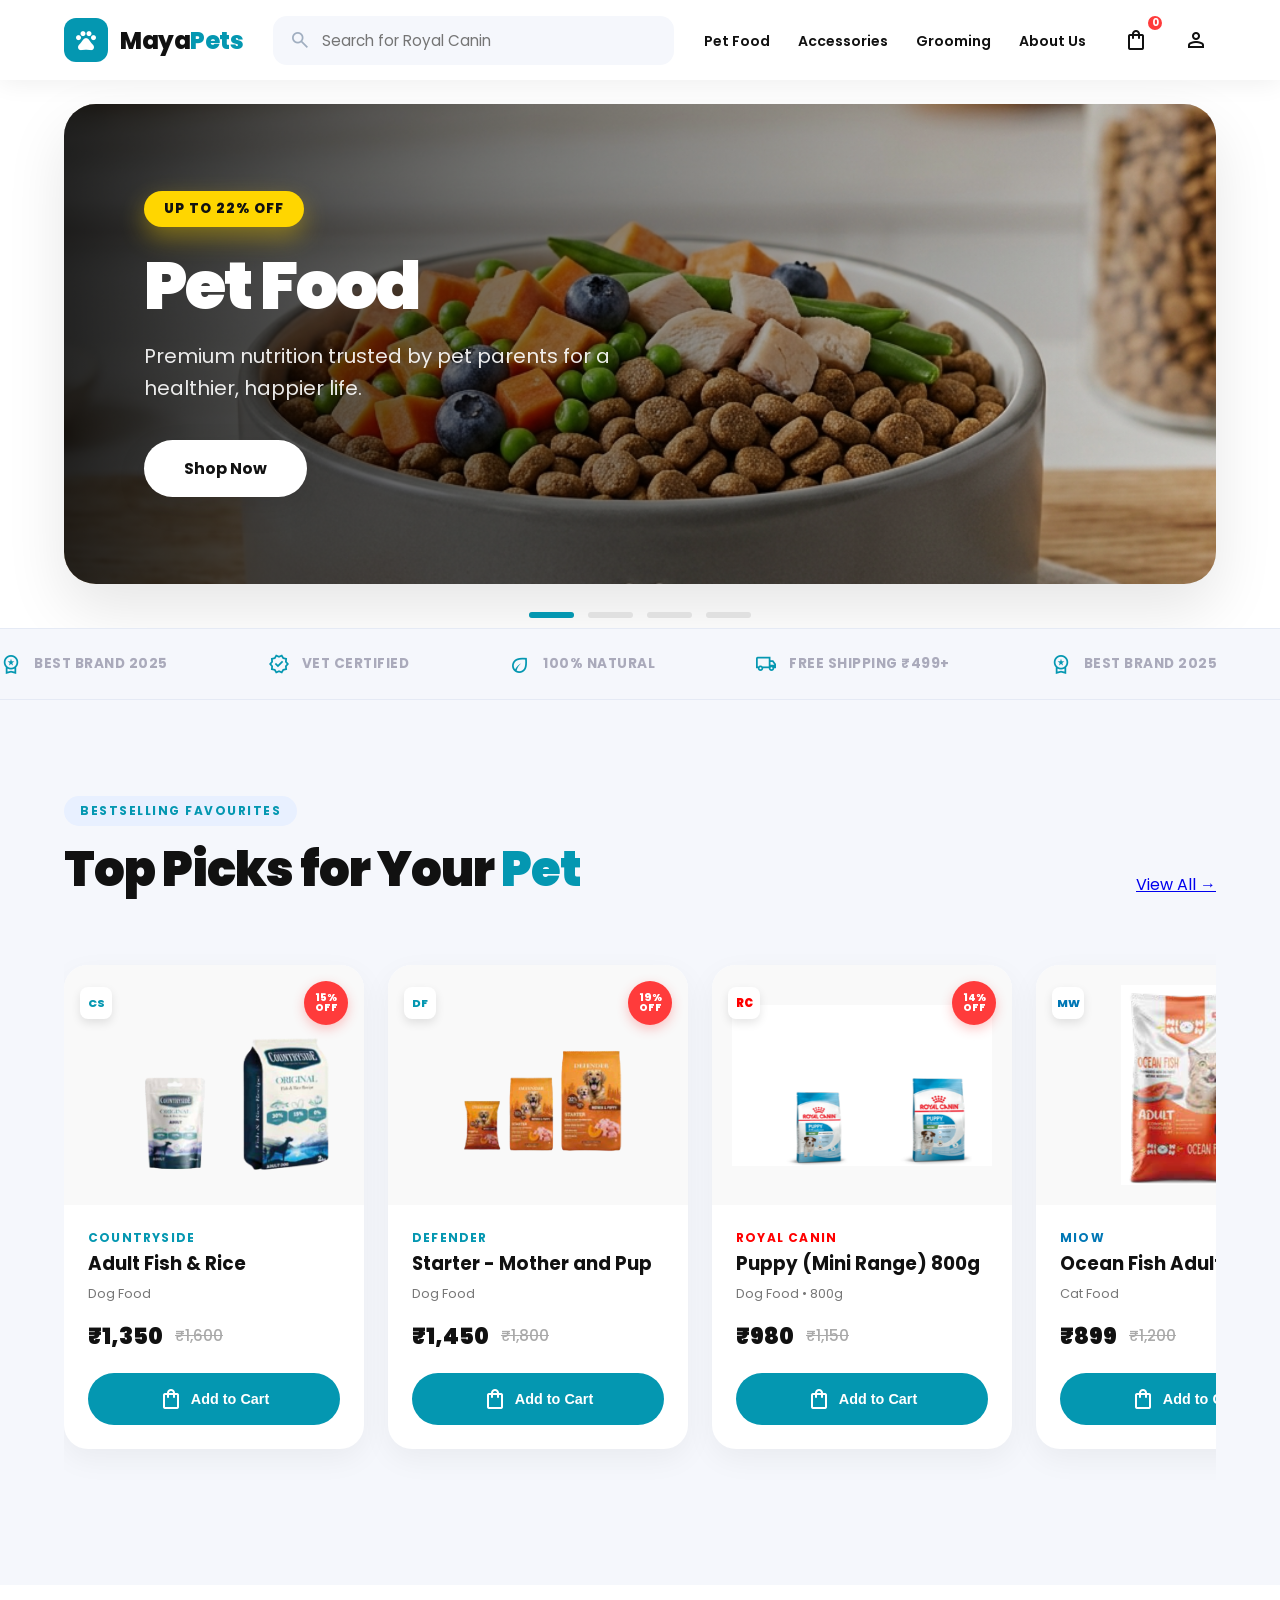
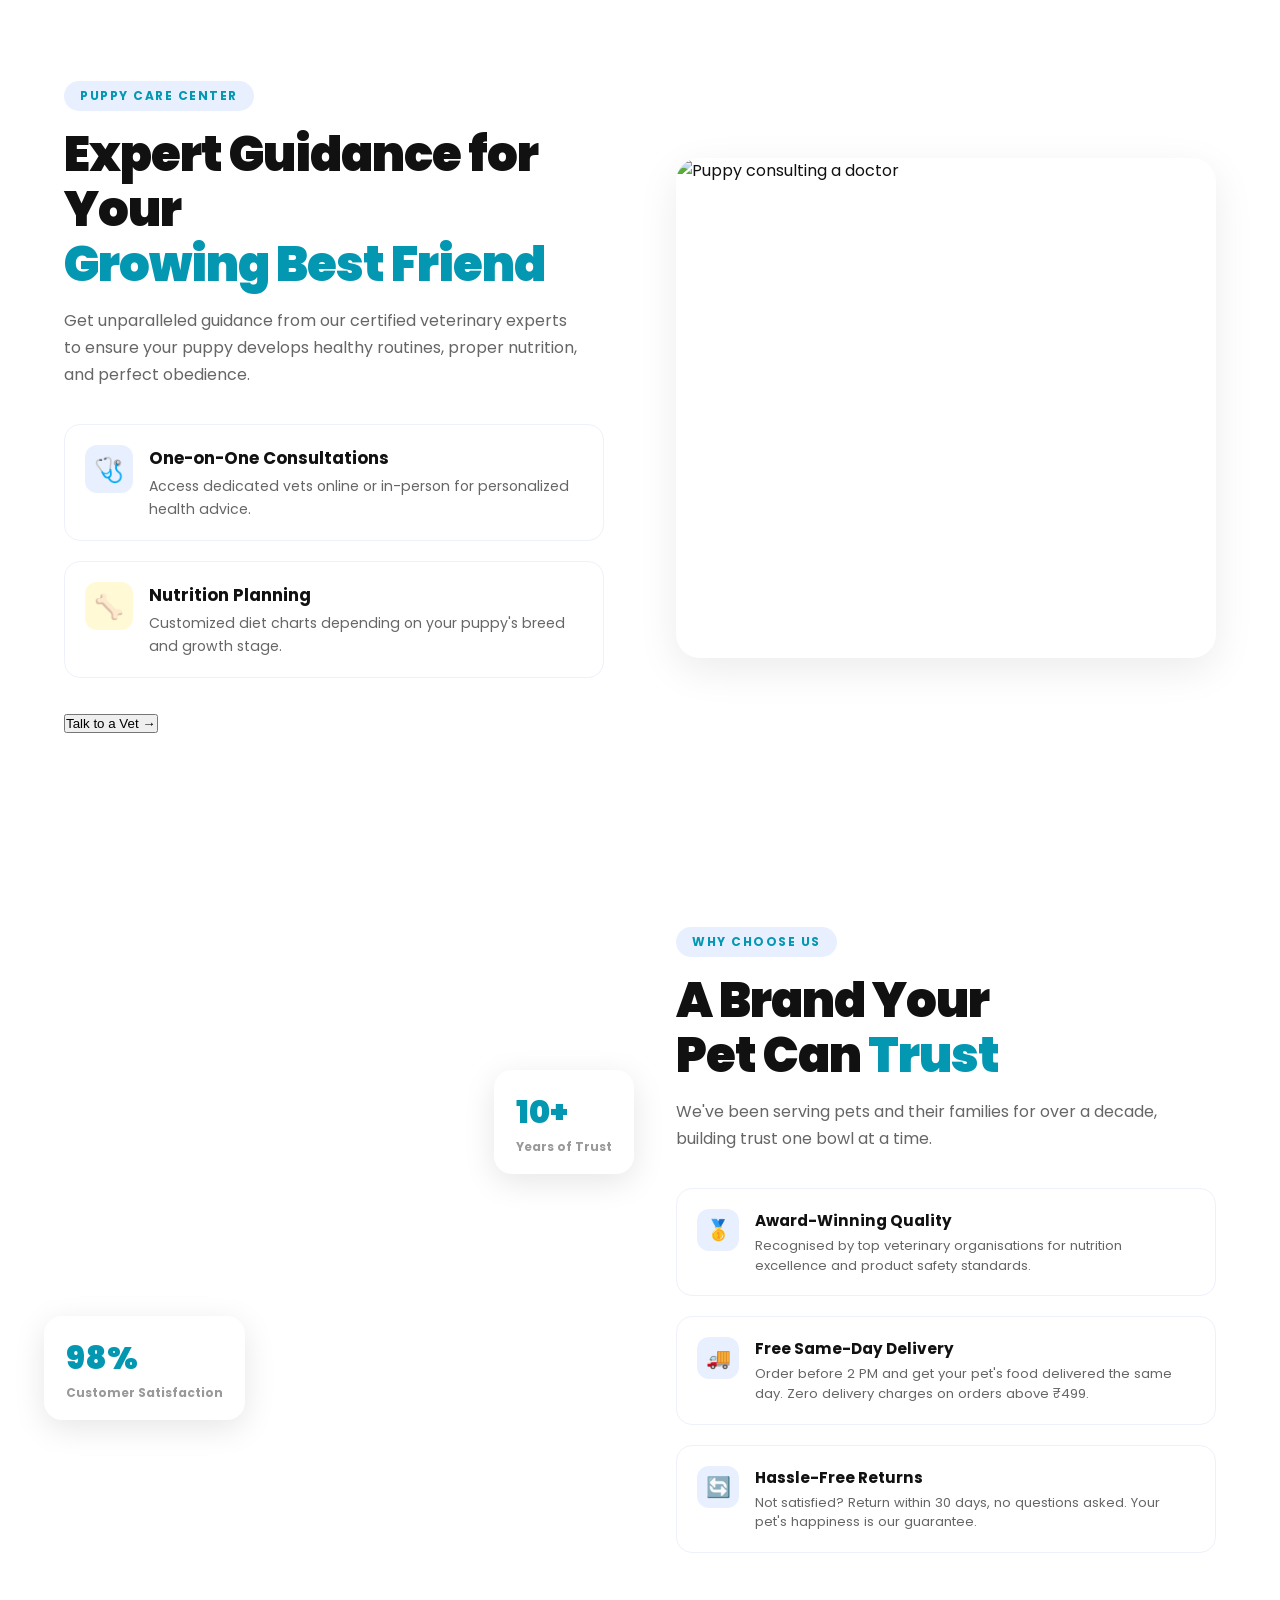
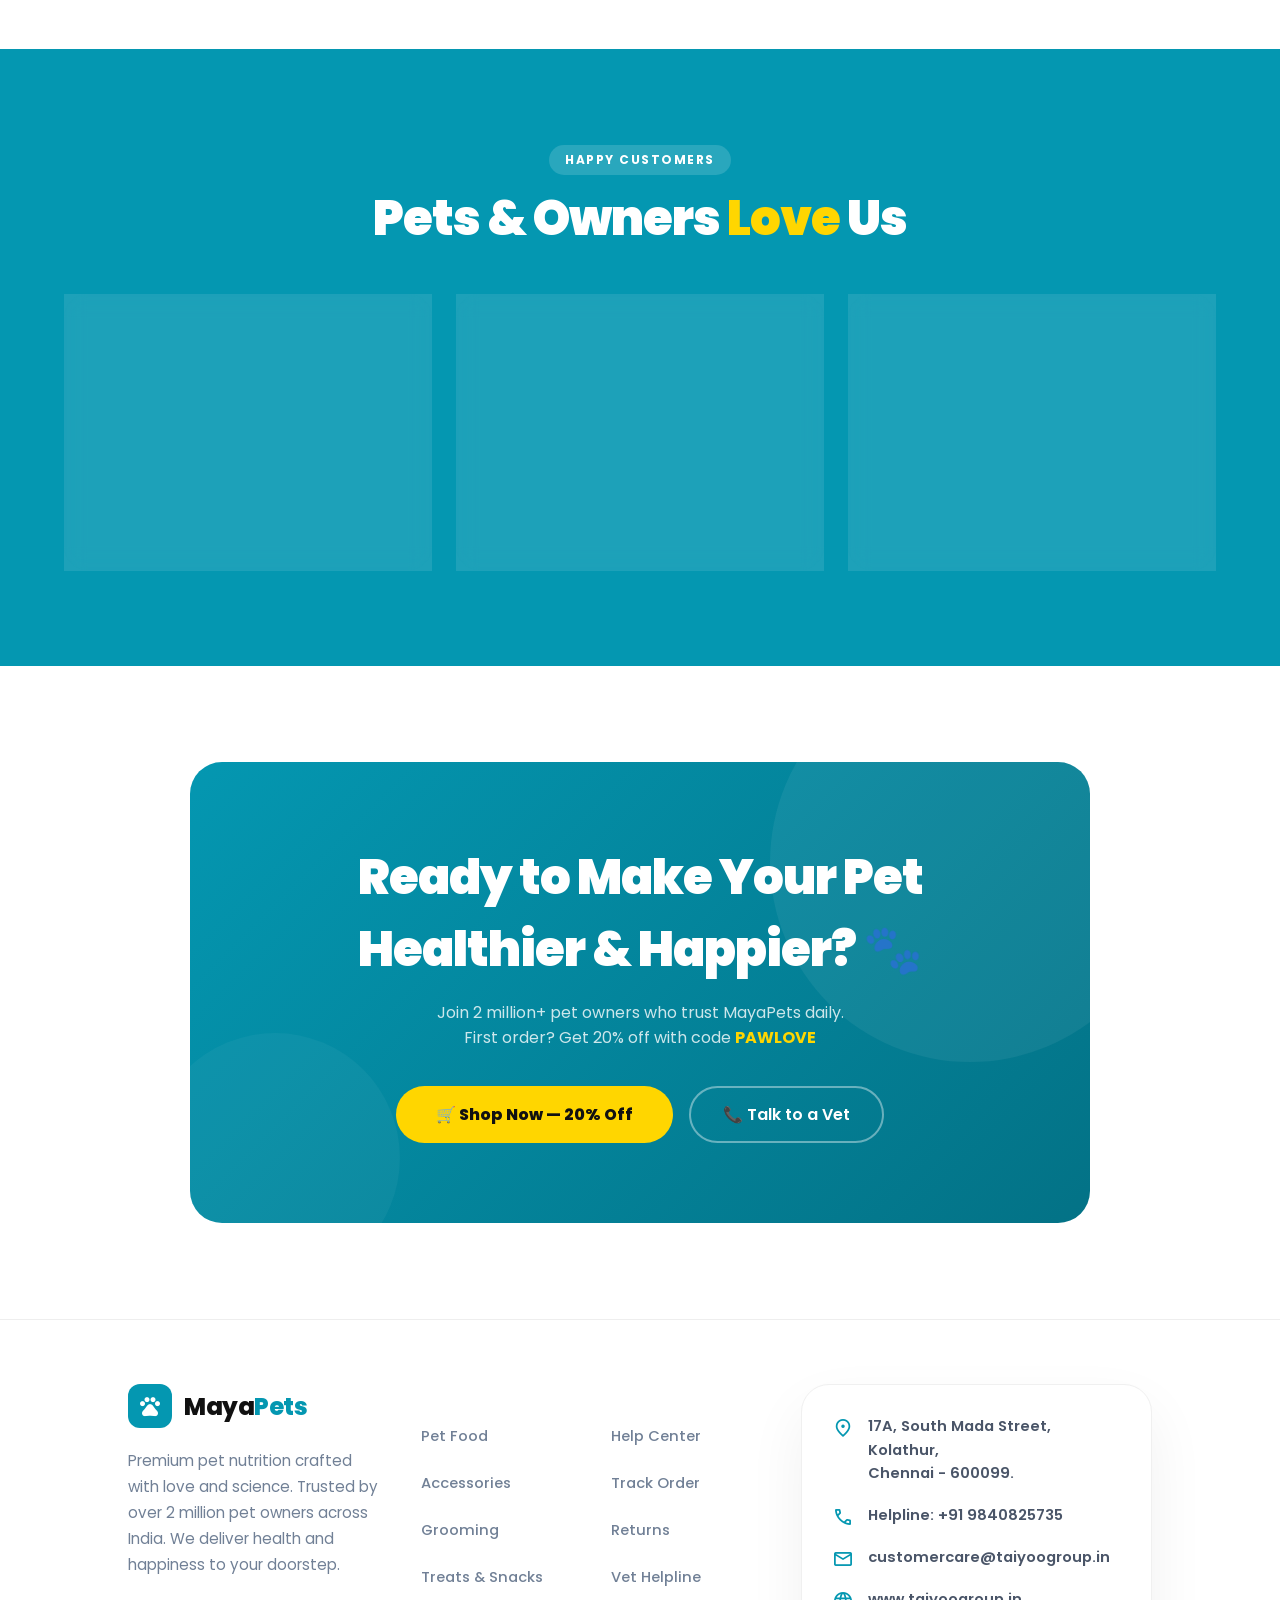
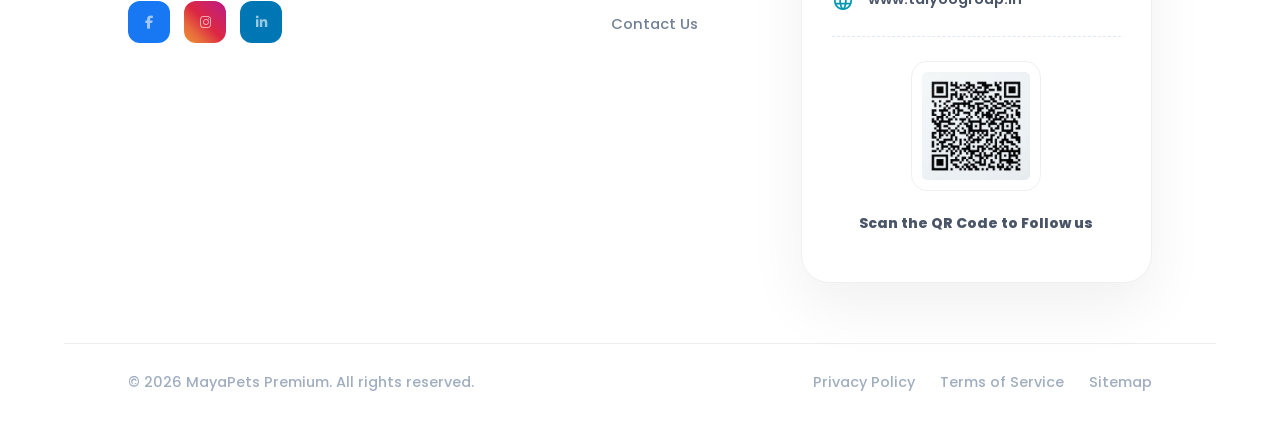
==== commit 4f521193: "final code changes" ====
--- a/index.html
+++ b/index.html
@@ -1273,20 +1273,19 @@
 
       <ul class="nav-links">
         <li><a href="pet-food.html">Pet Food</a></li>
-        <li><a href="pharmacy.html">Pharmacy</a></li>
         <li><a href="accessories.html">Accessories</a></li>
         <li><a href="grooming.html">Grooming</a></li>
         <li><a href="about-us.html">About Us</a></li>
       </ul>
 
       <div class="nav-actions">
-        <button class="nav-icon-btn" id="authBtn" onclick="window.location.href='login.html'" title="Sign In">
-          <span class="material-symbols-outlined">person</span>
-        </button>
         <a href="cart.html" class="nav-icon-btn" style="text-decoration:none" title="Cart">
           <span class="material-symbols-outlined">shopping_bag</span>
           <span class="cart-badge" id="cartBadge">0</span>
         </a>
+        <button class="nav-icon-btn" id="authBtn" onclick="window.location.href='login.html'" title="Sign In">
+          <span class="material-symbols-outlined">person</span>
+        </button>
       </div>
     </div>
   </nav>
@@ -1305,6 +1304,7 @@
     const auth = getAuth(app);
     const btn = document.getElementById('authBtn');
     onAuthStateChanged(auth, (user) => {
+      window.isUserLoggedIn = !!user;
       if (user) {
         const name = user.displayName || user.email;
         const initial = name.charAt(0).toUpperCase();
@@ -1316,7 +1316,21 @@
         btn.title = 'Sign In';
         btn.onclick = () => window.location.href = 'login.html';
       }
+      syncProductButtons();
     });
+
+    function syncProductButtons() {
+      const buyBtns = document.querySelectorAll('.prod-btn');
+      buyBtns.forEach(b => {
+        if (window.isUserLoggedIn) {
+          b.classList.remove('auth-required');
+          b.innerText = 'Add to Cart';
+        } else {
+          b.classList.add('auth-required');
+          b.innerText = 'Sign In to Add';
+        }
+      });
+    }
   </script>
 
   <script src="products.js"></script>
@@ -1339,18 +1353,6 @@
           </div>
         </div>
 
-        <!-- Card 2: Pharmacy -->
-        <div class="carousel-card">
-          <div class="card-content">
-            <span class="card-badge">Flat 15% Off</span>
-            <h1 class="card-title">Pharmacy</h1>
-            <p class="card-subtitle">Expert pet healthcare and wellness essentials delivered to your doorstep.</p>
-            <a href="#cta" class="btn-caro">Consult Now</a>
-          </div>
-          <div class="card-bg">
-            <img src="https://images.unsplash.com/photo-1628009368231-7bb7cfcb0def?auto=format&fit=crop&w=1200&q=80" alt="Pet Pharmacy">
-          </div>
-        </div>
 
         <!-- Card 3: Accessories -->
         <div class="carousel-card">
@@ -1509,7 +1511,7 @@
             <div class="discount-badge-round">25%<span>OFF</span></div>
           </div>
           <div class="prod-img">
-            <img src="images/MIOW/miow-ocean-fish-adult.png" alt="MIOW Ocean Fish Adult">
+            <img src="images/MIOW/miow-ocean-fish-now.png" alt="MIOW Ocean Fish Adult">
           </div>
           <div class="prod-body">
             <span class="prod-brand" style="color:#0077b5;">MIOW</span>
@@ -1519,7 +1521,7 @@
               <span class="prod-price">₹899</span>
               <span class="prod-old-price">₹1,200</span>
             </div>
-            <button class="prod-btn" onclick="event.stopPropagation(); addToCart({name: 'MIOW Ocean Fish Adult', price: 899, image: 'images/MIOW/miow-ocean-fish-adult.png', brand: 'MIOW', qty: 1, unit: 'KG'})">
+            <button class="prod-btn" onclick="event.stopPropagation(); addToCart({name: 'MIOW Ocean Fish Adult', price: 899, image: 'images/MIOW/miow-ocean-fish-now.png', brand: 'MIOW', qty: 1, unit: 'KG'})">
               <span class="material-symbols-outlined">shopping_bag</span> Add to Cart
             </button>
           </div>
@@ -1744,7 +1746,6 @@
         <h4>Products</h4>
         <ul>
           <li><a href="pet-food.html">Pet Food</a></li>
-          <li><a href="pharmacy.html">Pharmacy</a></li>
           <li><a href="accessories.html">Accessories</a></li>
           <li><a href="grooming.html">Grooming</a></li>
           <li><a href="#">Treats & Snacks</a></li>
--- a/styles.css
+++ b/styles.css
@@ -586,6 +586,9 @@
 }
 
 .prod-btn:hover { background: var(--blue2); transform: scale(1.02); }
+.prod-btn.auth-required { background: #cbd5e0; color: #4a5568; cursor: pointer; }
+.prod-btn.auth-required:hover { background: #a0aec0; transform: none; }
+
 
 /* ══ PRODUCT MODAL (AMAZON STYLE) ════════════════════════════ */
 .modal-overlay {
@@ -677,6 +680,9 @@
 
 .btn-buy-now:hover { background: #f2cc00; transform: scale(1.02); }
 .btn-add-detail:hover { background: var(--blue2); transform: scale(1.02); }
+.btn-buy-now.auth-required, .btn-add-detail.auth-required, .btn-primary.auth-required, .btn-secondary.auth-required { background: #e2e8f0 !important; color: #718096 !important; transform: none !important; box-shadow: none !important; }
+.btn-buy-now.auth-required:hover, .btn-add-detail.auth-required:hover, .btn-primary.auth-required:hover, .btn-secondary.auth-required:hover { background: #cbd5e0 !important; }
+
 
 /* ══ CART PAGE ENHANCEMENTS ══════════════════════════════════ */
 .cart-page-content {
@@ -739,451 +745,7 @@
 .summary-total { border-top: 1.5px solid #eee; margin-top: 20px; padding-top: 20px; font-weight: 800; font-size: 1.3rem; }
 .btn-order-all { width: 100%; background: var(--blue); color: white; border: none; padding: 18px; border-radius: 50px; font-weight: 800; font-size: 1.1rem; cursor: pointer; margin-top: 20px; }
 
-/* ══ PHARMACY LAYOUT ═════════════════════════════════════════ */
-.pharmacy-layout {
-  padding: 40px 5vw 80px;
-  max-width: 1400px;
-  margin: 0 auto;
-}
-
-.pharmacy-main { width: 100%; min-width: 0; }
-
-/* ══ CATEGORY NAV PILLS (Reusable) ═══════════════════════════ */
-.category-nav-wrapper {
-  position: sticky;
-  top: 76px;
-  background: rgba(255, 255, 255, 0.9);
-  backdrop-filter: blur(15px);
-  z-index: 900;
-  padding: 12px 0;
-  border-bottom: 1.5px solid #edf2f7;
-  margin: 0 -5vw 40px; /* Bleed out to edges */
-}
-
-.category-nav {
-  display: flex;
-  gap: 12px;
-  padding: 0 5vw;
-  overflow-x: auto;
-  scroll-behavior: smooth;
-  scrollbar-width: none;
-}
-.category-nav::-webkit-scrollbar { display: none; }
-
-.category-pill {
-  flex: 0 0 auto;
-  background: #f7fafc;
-  border: 1.5px solid #e2e8f0;
-  padding: 10px 22px;
-  border-radius: 50px;
-  font-weight: 700;
-  font-size: 0.85rem;
-  color: #718096;
-  cursor: pointer;
-  transition: 0.2s;
-  white-space: nowrap;
-}
-
-.category-pill:hover { border-color: var(--blue); color: var(--blue); }
-.category-pill.active { background: var(--blue); color: white; border-color: var(--blue); box-shadow: 0 8px 20px rgba(4, 151, 177, 0.15); }
-
-/* (Sidebar styles removed/hidden) */
-
-/* ══ SIDEBAR CARD ════════════════════════════════════════════ */
-.pharmacy-sidebar {
-  width: 280px;
-  flex-shrink: 0;
-  background: #ffffff;
-  border-radius: 20px;
-  padding: 8px 0 20px;
-  box-shadow: 0 2px 8px rgba(0,0,0,0.06), 0 12px 32px rgba(0,0,0,0.06);
-  border: 1px solid #f0f4f8;
-  position: sticky;
-  top: 96px;
-  max-height: calc(100vh - 120px);
-  overflow-y: auto;
-  overflow-x: hidden;
-}
-
-/* Custom slim scrollbar */
-.pharmacy-sidebar::-webkit-scrollbar { width: 4px; }
-.pharmacy-sidebar::-webkit-scrollbar-track { background: transparent; }
-.pharmacy-sidebar::-webkit-scrollbar-thumb { background: #e2e8f0; border-radius: 10px; }
-.pharmacy-sidebar::-webkit-scrollbar-thumb:hover { background: #b0bec5; }
-
-/* ══ SIDEBAR HEADER ══════════════════════════════════════════ */
-.sidebar-header {
-  display: flex;
-  align-items: center;
-  gap: 10px;
-  padding: 18px 20px 14px;
-  border-bottom: 1px solid #f0f4f8;
-  margin-bottom: 6px;
-}
-
-.sidebar-header-icon {
-  width: 34px;
-  height: 34px;
-  background: linear-gradient(135deg, var(--blue), var(--blue2));
-  border-radius: 10px;
-  display: flex;
-  align-items: center;
-  justify-content: center;
-  flex-shrink: 0;
-}
-
-.sidebar-header-icon .material-symbols-outlined {
-  font-size: 18px;
-  color: white;
-}
-
-.sidebar-header-text {
-  font-size: 0.9rem;
-  font-weight: 800;
-  color: #1a202c;
-  letter-spacing: -0.2px;
-}
-
-.sidebar-header-sub {
-  font-size: 0.72rem;
-  color: #94a3b8;
-  font-weight: 500;
-  margin-top: 1px;
-}
-
-/* ══ NAV GROUPS ══════════════════════════════════════════════ */
-.nav-group {
-  margin-bottom: 4px;
-}
-
-.nav-group-label {
-  display: flex;
-  align-items: center;
-  gap: 8px;
-  padding: 12px 20px 6px;
-  font-size: 0.68rem;
-  font-weight: 800;
-  color: #94a3b8;
-  text-transform: uppercase;
-  letter-spacing: 1.4px;
-  user-select: none;
-}
-
-.nav-group-label::after {
-  content: '';
-  flex: 1;
-  height: 1px;
-  background: linear-gradient(to right, #e8edf2, transparent);
-}
-
-.nav-group-items {
-  display: flex;
-  flex-direction: column;
-  gap: 2px;
-  padding: 0 10px;
-}
-
-/* ══ NAV ITEMS ═══════════════════════════════════════════════ */
-.side-item {
-  display: flex;
-  align-items: center;
-  gap: 0;
-  padding: 10px 12px;
-  border-radius: 12px;
-  color: #4a5568;
-  font-weight: 500;
-  font-size: 0.875rem;
-  cursor: pointer;
-  position: relative;
-  transition: background 0.2s ease, color 0.2s ease, transform 0.2s ease;
-  user-select: none;
-  -webkit-user-select: none;
-}
-
-.side-item-icon {
-  width: 36px;
-  height: 36px;
-  border-radius: 10px;
-  background: #f7fafc;
-  display: flex;
-  align-items: center;
-  justify-content: center;
-  flex-shrink: 0;
-  margin-right: 12px;
-  transition: background 0.2s ease, transform 0.2s ease;
-}
-
-.side-item-icon .material-symbols-outlined {
-  font-size: 18px;
-  color: #718096;
-  transition: color 0.2s ease;
-}
-
-.side-item-label {
-  flex: 1;
-  line-height: 1.3;
-  font-weight: 500;
-  color: #4a5568;
-  transition: color 0.2s ease;
-}
-
-.item-count {
-  font-size: 0.7rem;
-  font-weight: 700;
-  background: #edf2f7;
-  color: #718096;
-  padding: 2px 7px;
-  border-radius: 20px;
-  flex-shrink: 0;
-  transition: background 0.2s ease, color 0.2s ease;
-  min-width: 24px;
-  text-align: center;
-}
-
-/* Hover State */
-.side-item:hover {
-  background: #f0f9fb;
-  color: var(--blue);
-  transform: translateX(3px);
-}
-
-.side-item:hover .side-item-icon {
-  background: rgba(4, 151, 177, 0.1);
-  transform: scale(1.05);
-}
-
-.side-item:hover .side-item-icon .material-symbols-outlined {
-  color: var(--blue);
-}
-
-.side-item:hover .side-item-label {
-  color: var(--blue);
-  font-weight: 600;
-}
-
-.side-item:hover .item-count {
-  background: rgba(4, 151, 177, 0.12);
-  color: var(--blue);
-}
-
-/* Active State */
-.side-item.active {
-  background: linear-gradient(135deg, var(--blue), #05b5d4);
-  color: #ffffff;
-  box-shadow: 0 4px 14px rgba(4, 151, 177, 0.30);
-  transform: translateX(0);
-}
-
-.side-item.active .side-item-icon {
-  background: rgba(255, 255, 255, 0.22);
-  transform: scale(1);
-}
-
-.side-item.active .side-item-icon .material-symbols-outlined {
-  color: #ffffff;
-}
-
-.side-item.active .side-item-label {
-  color: #ffffff;
-  font-weight: 700;
-}
-
-.side-item.active .item-count {
-  background: rgba(255, 255, 255, 0.25);
-  color: #ffffff;
-}
-
-/* Active left accent bar */
-.side-item.active::before {
-  content: '';
-  position: absolute;
-  left: -10px;
-  top: 50%;
-  transform: translateY(-50%);
-  width: 4px;
-  height: 60%;
-  background: var(--blue);
-  border-radius: 0 4px 4px 0;
-  opacity: 0;
-}
-
-/* Group Divider */
-.sidebar-divider {
-  height: 1px;
-  background: linear-gradient(to right, transparent, #e8edf2 30%, #e8edf2 70%, transparent);
-  margin: 6px 20px 4px;
-}
-
-/* ══ EMPTY STATE ═════════════════════════════════════════════ */
-.empty-state {
-  display: flex;
-  flex-direction: column;
-  align-items: center;
-  justify-content: center;
-  text-align: center;
-  padding: 80px 40px;
-  background: white;
-  border-radius: 32px;
-  box-shadow: var(--shadow);
-  animation: fadeIn 0.6s ease;
-}
-
-.empty-state h2 { font-size: 1.8rem; font-weight: 900; margin-bottom: 8px; }
-.empty-state p { color: #666; max-width: 400px; }
-
-/* ══ MOBILE CATEGORY TRIGGER ═════════════════════════════════ */
-.mobile-menu-trigger {
-  display: none;
-  align-items: center;
-  justify-content: space-between;
-  gap: 10px;
-  width: 100%;
-  background: #ffffff;
-  border: 1.5px solid #e2e8f0;
-  border-radius: 14px;
-  padding: 13px 18px;
-  font-family: 'Poppins', sans-serif;
-  font-size: 0.9rem;
-  font-weight: 700;
-  color: #1a202c;
-  cursor: pointer;
-  margin-bottom: 20px;
-  box-shadow: 0 2px 8px rgba(0,0,0,0.06);
-  transition: all 0.2s ease;
-}
-
-.mobile-menu-trigger:hover {
-  border-color: var(--blue);
-  color: var(--blue);
-}
-
-.mobile-trigger-left {
-  display: flex;
-  align-items: center;
-  gap: 10px;
-}
-
-.mobile-trigger-left .material-symbols-outlined {
-  color: var(--blue);
-  font-size: 22px;
-}
-
-.mobile-active-label {
-  font-weight: 600;
-  color: #4a5568;
-  font-size: 0.82rem;
-  max-width: 140px;
-  white-space: nowrap;
-  overflow: hidden;
-  text-overflow: ellipsis;
-}
-
-.mobile-trigger-arrow {
-  color: #94a3b8;
-  font-size: 20px;
-  transition: transform 0.3s ease;
-}
-
-.mobile-menu-trigger.open .mobile-trigger-arrow {
-  transform: rotate(90deg);
-}
-
-/* ══ MOBILE OVERLAY ══════════════════════════════════════════ */
-.sidebar-overlay {
-  display: none;
-  position: fixed;
-  inset: 0;
-  background: rgba(15, 23, 42, 0.5);
-  z-index: 1100;
-  backdrop-filter: blur(3px);
-  animation: overlayFadeIn 0.25s ease;
-}
-
-.sidebar-overlay.active {
-  display: block;
-}
-
-@keyframes overlayFadeIn {
-  from { opacity: 0; }
-  to   { opacity: 1; }
-}
-
-/* ══ MOBILE SLIDE DRAWER ════════════════════════════════════ */
-@media (max-width: 850px) {
-  .pharmacy-layout {
-    flex-direction: column;
-    gap: 0;
-    padding: 24px 4vw 60px;
-  }
-
-  .mobile-menu-trigger {
-    display: flex;
-  }
-
-  .pharmacy-sidebar {
-    position: fixed;
-    top: 0;
-    left: -310px;
-    width: 290px;
-    height: 100vh;
-    max-height: 100vh;
-    border-radius: 0 24px 24px 0;
-    z-index: 1200;
-    box-shadow: 4px 0 40px rgba(0,0,0,0.15);
-    border: none;
-    padding: 16px 0 30px;
-    transition: left 0.35s cubic-bezier(0.22, 1, 0.36, 1);
-    overflow-y: auto;
-  }
-
-  .pharmacy-sidebar.drawer-open {
-    left: 0;
-  }
-
-  .sidebar-close-btn {
-    display: flex !important;
-  }
-
-  .nav-group-items {
-    padding: 0 12px;
-  }
-
-  .side-item {
-    transform: none !important;
-  }
-
-  .side-item:hover {
-    transform: none;
-  }
-}
-
-/* Sidebar close button (mobile only) */
-.sidebar-close-btn {
-  display: none;
-  align-items: center;
-  justify-content: flex-end;
-  padding: 10px 16px 4px;
-}
-
-.sidebar-close-btn button {
-  background: #f7fafc;
-  border: 1px solid #e2e8f0;
-  border-radius: 10px;
-  width: 36px;
-  height: 36px;
-  display: flex;
-  align-items: center;
-  justify-content: center;
-  cursor: pointer;
-  color: #4a5568;
-  transition: all 0.2s;
-}
-
-.sidebar-close-btn button:hover {
-  background: var(--blue);
-  color: white;
-  border-color: var(--blue);
-}
+
 
 /* ══ FOOTER ═══════════════════════════════════════════════════ */
 /* ══ FOOTER ═══════════════════════════════════════════════════ */
@@ -1373,7 +935,7 @@
     display: flex !important; 
     flex-wrap: nowrap !important;          /* Single row - no wrapping */
     flex-direction: row !important;
-    justify-content: flex-start !important; 
+    justify-content: space-between !important; 
     align-items: center !important; 
     gap: 10px !important;
     padding: 0 3vw !important;
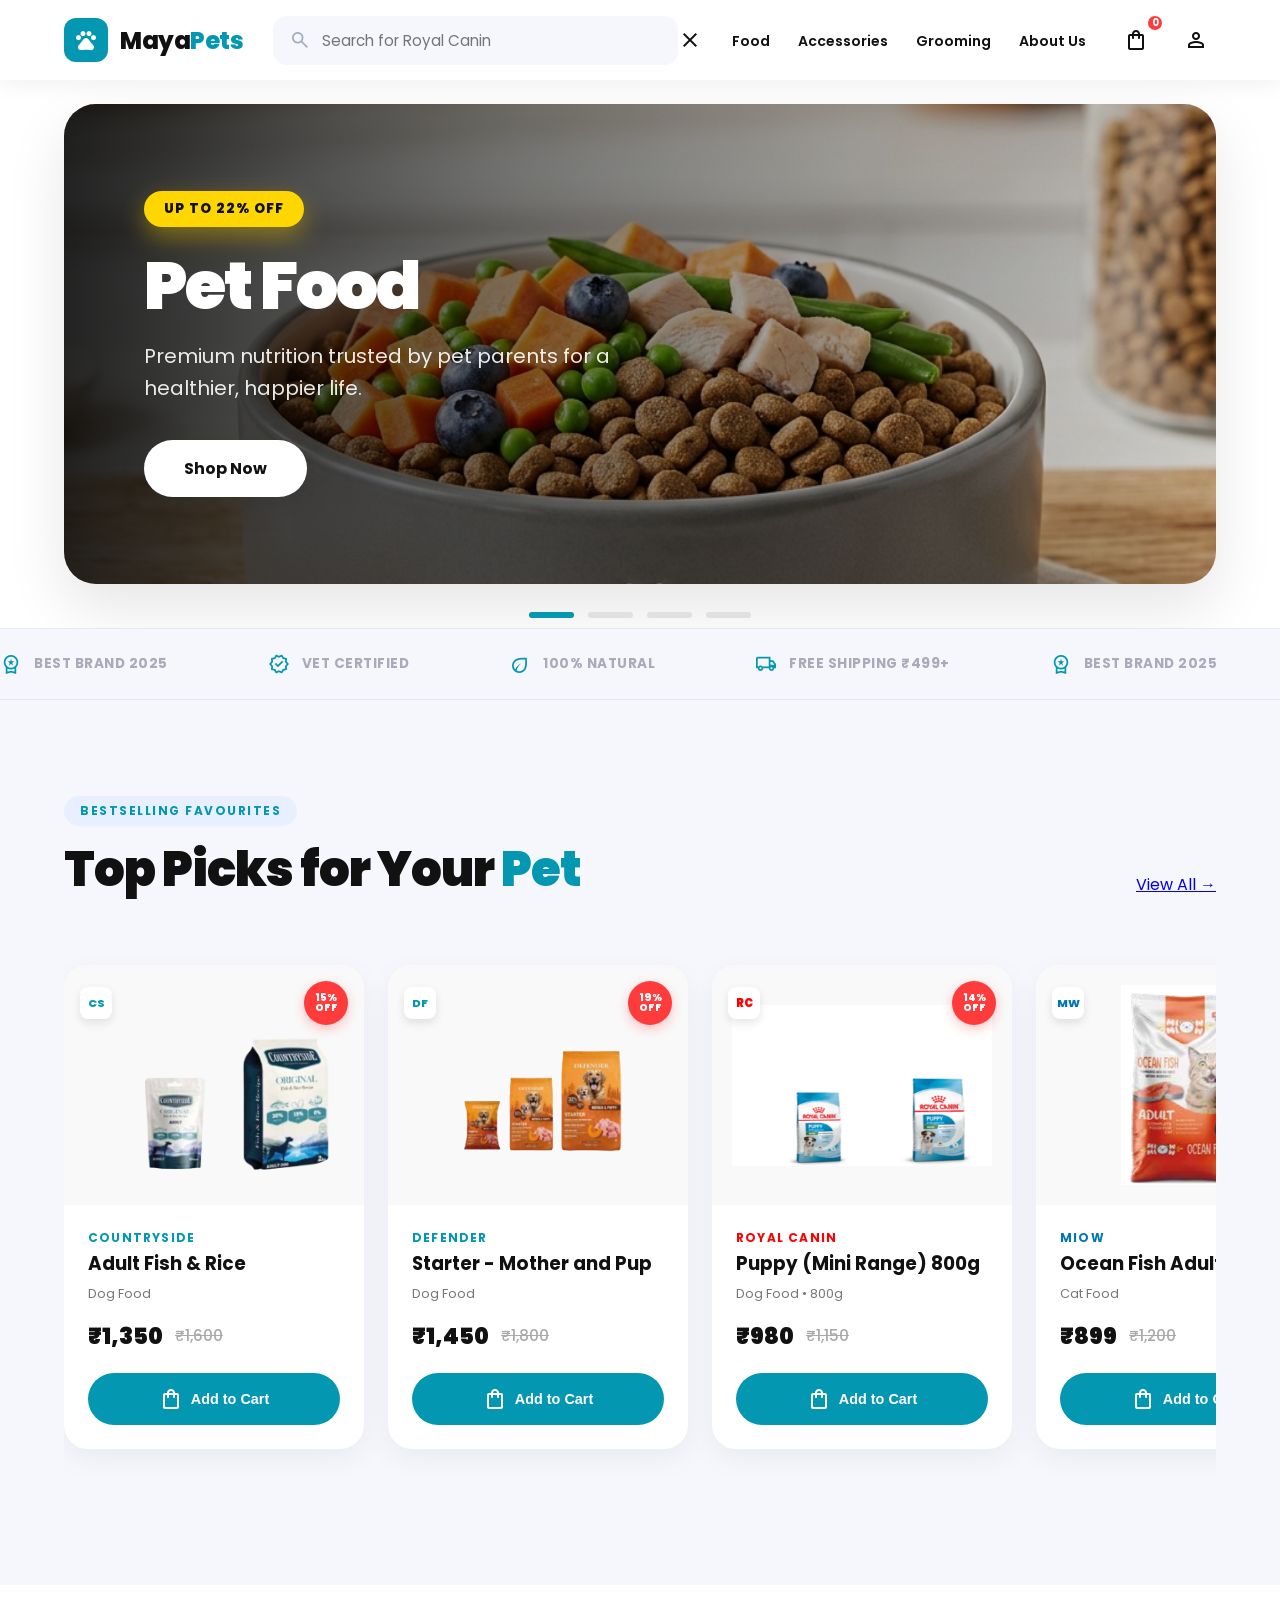
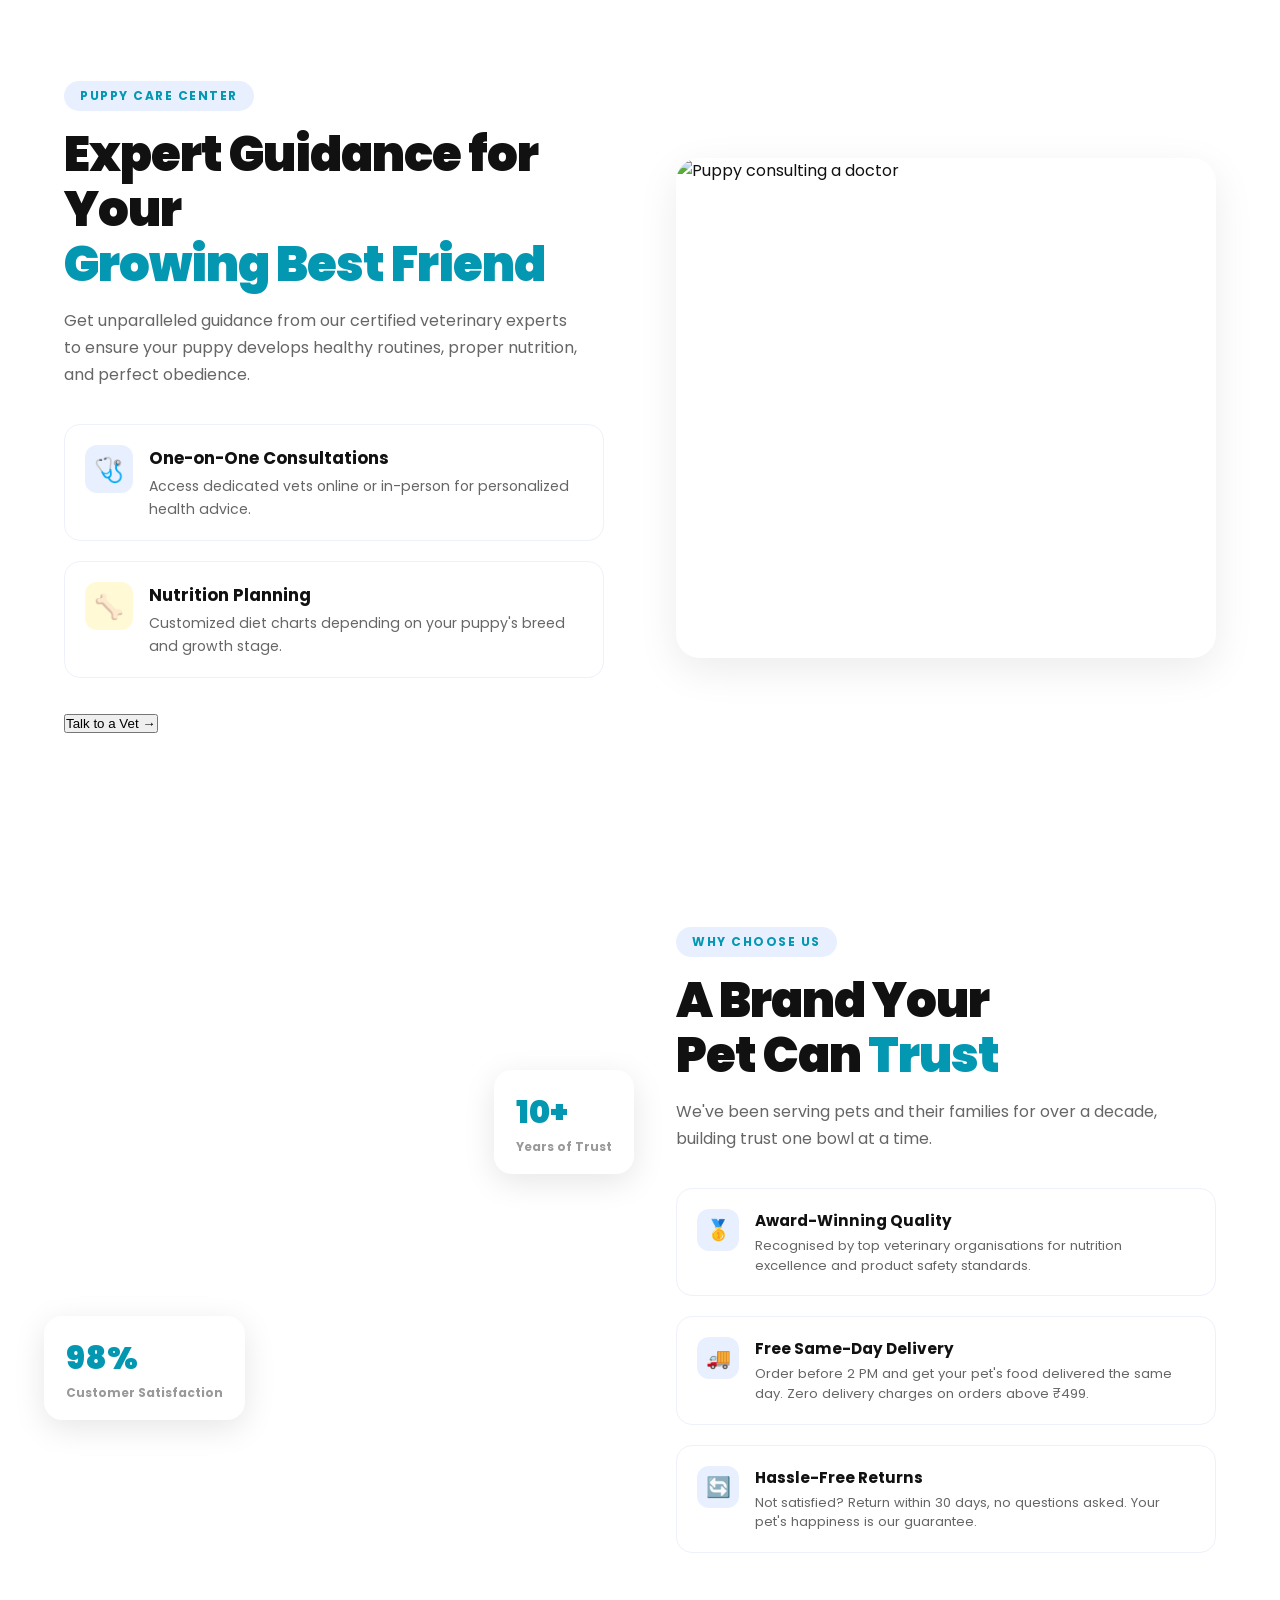
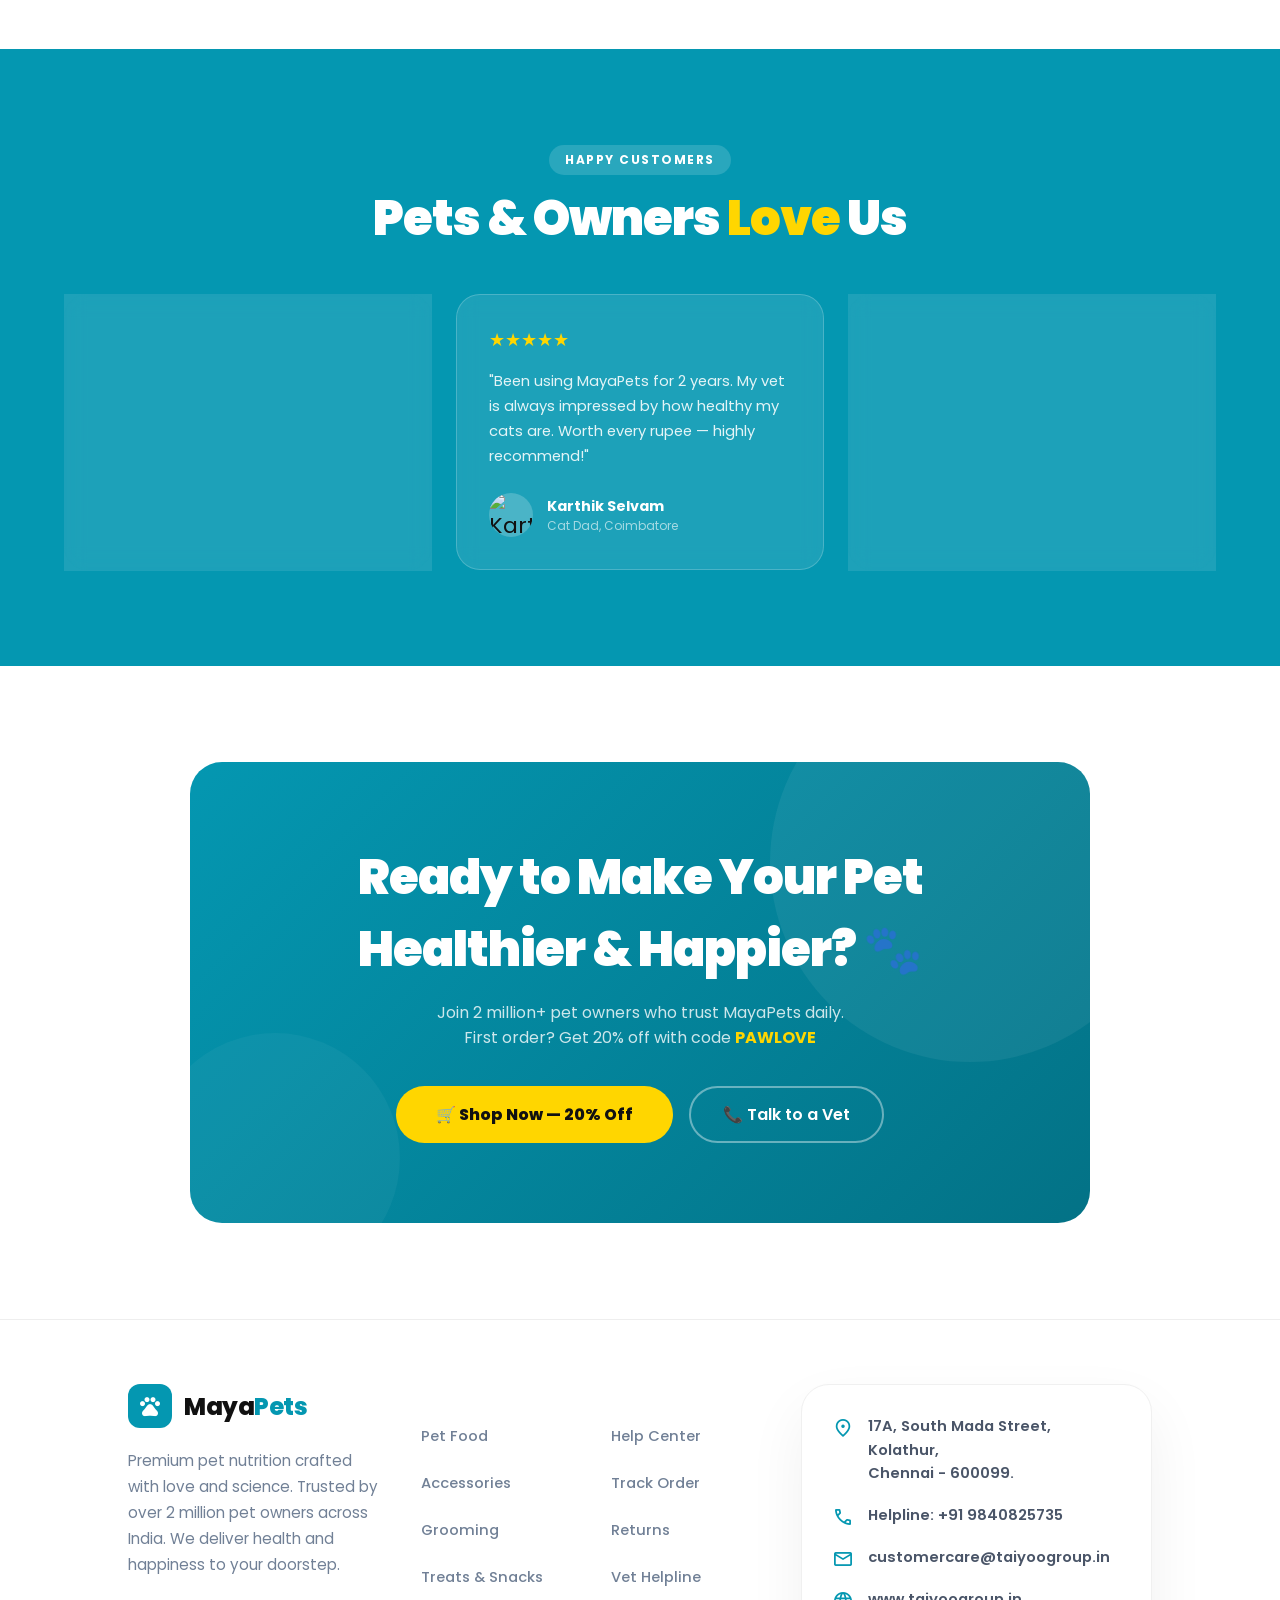
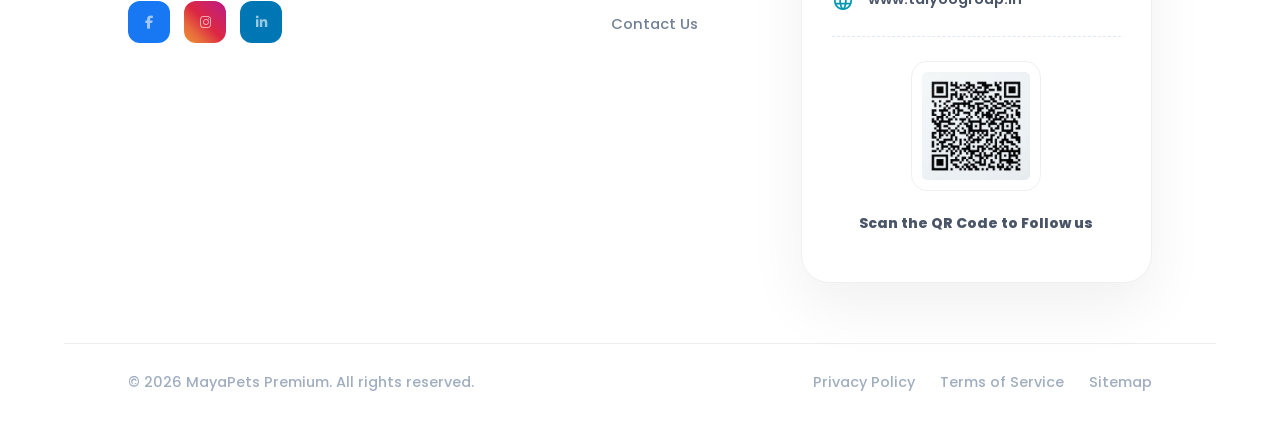
==== commit 9e663caa: "dynamin hilighiting logic" ====
--- a/index.html
+++ b/index.html
@@ -1269,13 +1269,16 @@
       <div class="search-container">
         <span class="material-symbols-outlined search-icon">search</span>
         <input type="text" class="search-bar" id="typingSearchBar" placeholder="Search for products, brands...">
+        <span class="material-symbols-outlined search-close" id="closeSearch">close</span>
       </div>
 
       <ul class="nav-links">
-        <li><a href="pet-food.html">Pet Food</a></li>
-        <li><a href="accessories.html">Accessories</a></li>
-        <li><a href="grooming.html">Grooming</a></li>
-        <li><a href="about-us.html">About Us</a></li>
+        <li class="mobile-only"><a href="index.html"><span class="material-symbols-outlined">home</span>Home</a></li>
+        <li><a href="pet-food.html"><span class="material-symbols-outlined">restaurant</span>Food</a></li>
+        <li><a href="accessories.html"><span class="material-symbols-outlined">shopping_basket</span>Accessories</a></li>
+        <li><a href="grooming.html"><span class="material-symbols-outlined">content_cut</span>Grooming</a></li>
+        <li class="mobile-only"><a href="profile.html"><span class="material-symbols-outlined">person</span>Profile</a></li>
+        <li class="desktop-only"><a href="about-us.html">About Us</a></li>
       </ul>
 
       <div class="nav-actions">
--- a/styles.css
+++ b/styles.css
@@ -309,8 +309,17 @@
   transition: color 0.3s;
 }
 
-.nav-links a:hover {
-  color: var(--blue);
+.nav-links a:hover,
+.nav-links a.active-nav {
+  color: var(--blue) !important;
+}
+
+.nav-links a .material-symbols-outlined {
+  display: none; /* Hidden on desktop */
+}
+
+.mobile-only {
+  display: none !important; /* Global mobile-only hide */
 }
 
 .nav-actions {
@@ -930,6 +939,7 @@
     top: 0;
     z-index: 1100;
     box-shadow: 0 4px 20px rgba(0,0,0,0.07);
+    transition: all 0.3s ease;
   }
   .nav-container { 
     display: flex !important; 
@@ -940,6 +950,19 @@
     gap: 10px !important;
     padding: 0 3vw !important;
     width: 100% !important;
+    position: relative;
+  }
+
+  /* Hide logo and nav actions when search is active on mobile */
+  .nav-container:has(.search-container.active) .logo,
+  .nav-container:has(.search-container.active) .nav-actions {
+    opacity: 0;
+    visibility: hidden;
+    pointer-events: none;
+    width: 0;
+    margin: 0;
+    padding: 0;
+    overflow: hidden;
   }
 
   /* 1. Logo — fixed left */
@@ -948,6 +971,7 @@
     flex-shrink: 0 !important;
     transform: scale(0.85);
     transform-origin: left center;
+    transition: all 0.3s ease;
   }
 
   /* 2. Search bar — grows to fill middle space */
@@ -958,13 +982,45 @@
     max-width: none !important;
     width: auto !important;
     margin: 0 !important;
-  }
+    transition: all 0.3s cubic-bezier(0.4, 0, 0.2, 1);
+    position: relative;
+    z-index: 10;
+  }
+
+  /* Expanded state for mobile search */
+  .search-container.active {
+    position: absolute !important;
+    left: 3vw !important;
+    right: 3vw !important;
+    width: auto !important;
+    flex: none !important;
+  }
+
   .search-bar { 
-    padding: 9px 12px 9px 38px !important; 
+    padding: 9px 40px 9px 38px !important; 
     font-size: 0.85rem !important;
     width: 100% !important;
-  }
+    border-radius: 20px !important;
+  }
+
   .search-icon { font-size: 18px !important; left: 10px !important; }
+
+  /* New Close Button for mobile search */
+  .search-close {
+    position: absolute;
+    right: 12px;
+    top: 50%;
+    transform: translateY(-50%);
+    color: #718096;
+    font-size: 20px !important;
+    cursor: pointer;
+    display: none;
+    z-index: 5;
+  }
+
+  .search-container.active .search-close {
+    display: block;
+  }
 
   /* 3. Cart & Profile — fixed right, in order cart then profile */
   .nav-actions { 
@@ -974,6 +1030,7 @@
     flex-direction: row !important;
     align-items: center !important;
     gap: 10px !important;
+    transition: all 0.3s ease;
   }
   /* Ensure cart comes before profile inside nav-actions */
   .nav-actions .cart-btn  { order: 1 !important; }
@@ -995,6 +1052,21 @@
     border-radius: 50% !important;
     aspect-ratio: 1 / 1 !important;
     flex-shrink: 0 !important;
+  }
+
+  /* Dropdown alignment for mobile */
+  .search-results-dropdown {
+    position: fixed !important;
+    top: 60px !important;
+    left: 0 !important;
+    right: 0 !important;
+    width: 100% !important;
+    border-radius: 0 0 20px 20px !important;
+    border: none !important;
+    border-top: 1px solid #f0f0f0 !important;
+    box-shadow: 0 20px 40px rgba(0,0,0,0.1) !important;
+    z-index: 1050 !important;
+    margin-top: 0 !important;
   }
 
   /* ── MOBILE NAV: BOTTOM BAR (FLOATING) ───────────────── */
@@ -1020,11 +1092,27 @@
     flex-direction: column !important; 
     align-items: center !important; 
     gap: 3px !important; 
-    font-size: 0.7rem !important; 
+    font-size: 0.72rem !important; 
     font-weight: 700 !important; 
     color: #718096 !important;
-    text-decoration: none !important;
-    white-space: nowrap !important;
+    transition: all 0.3s ease;
+  }
+
+  .nav-links a.active-nav {
+    color: var(--blue) !important;
+  }
+
+  .nav-links a .material-symbols-outlined {
+    display: block !important; /* Show icons in bottom nav */
+    font-size: 24px !important;
+  }
+
+  .mobile-only {
+    display: block !important;
+  }
+  
+  .desktop-only {
+    display: none !important;
   }
   .nav-links li a:hover, 
   .nav-links li a.active-nav { color: var(--blue) !important; }
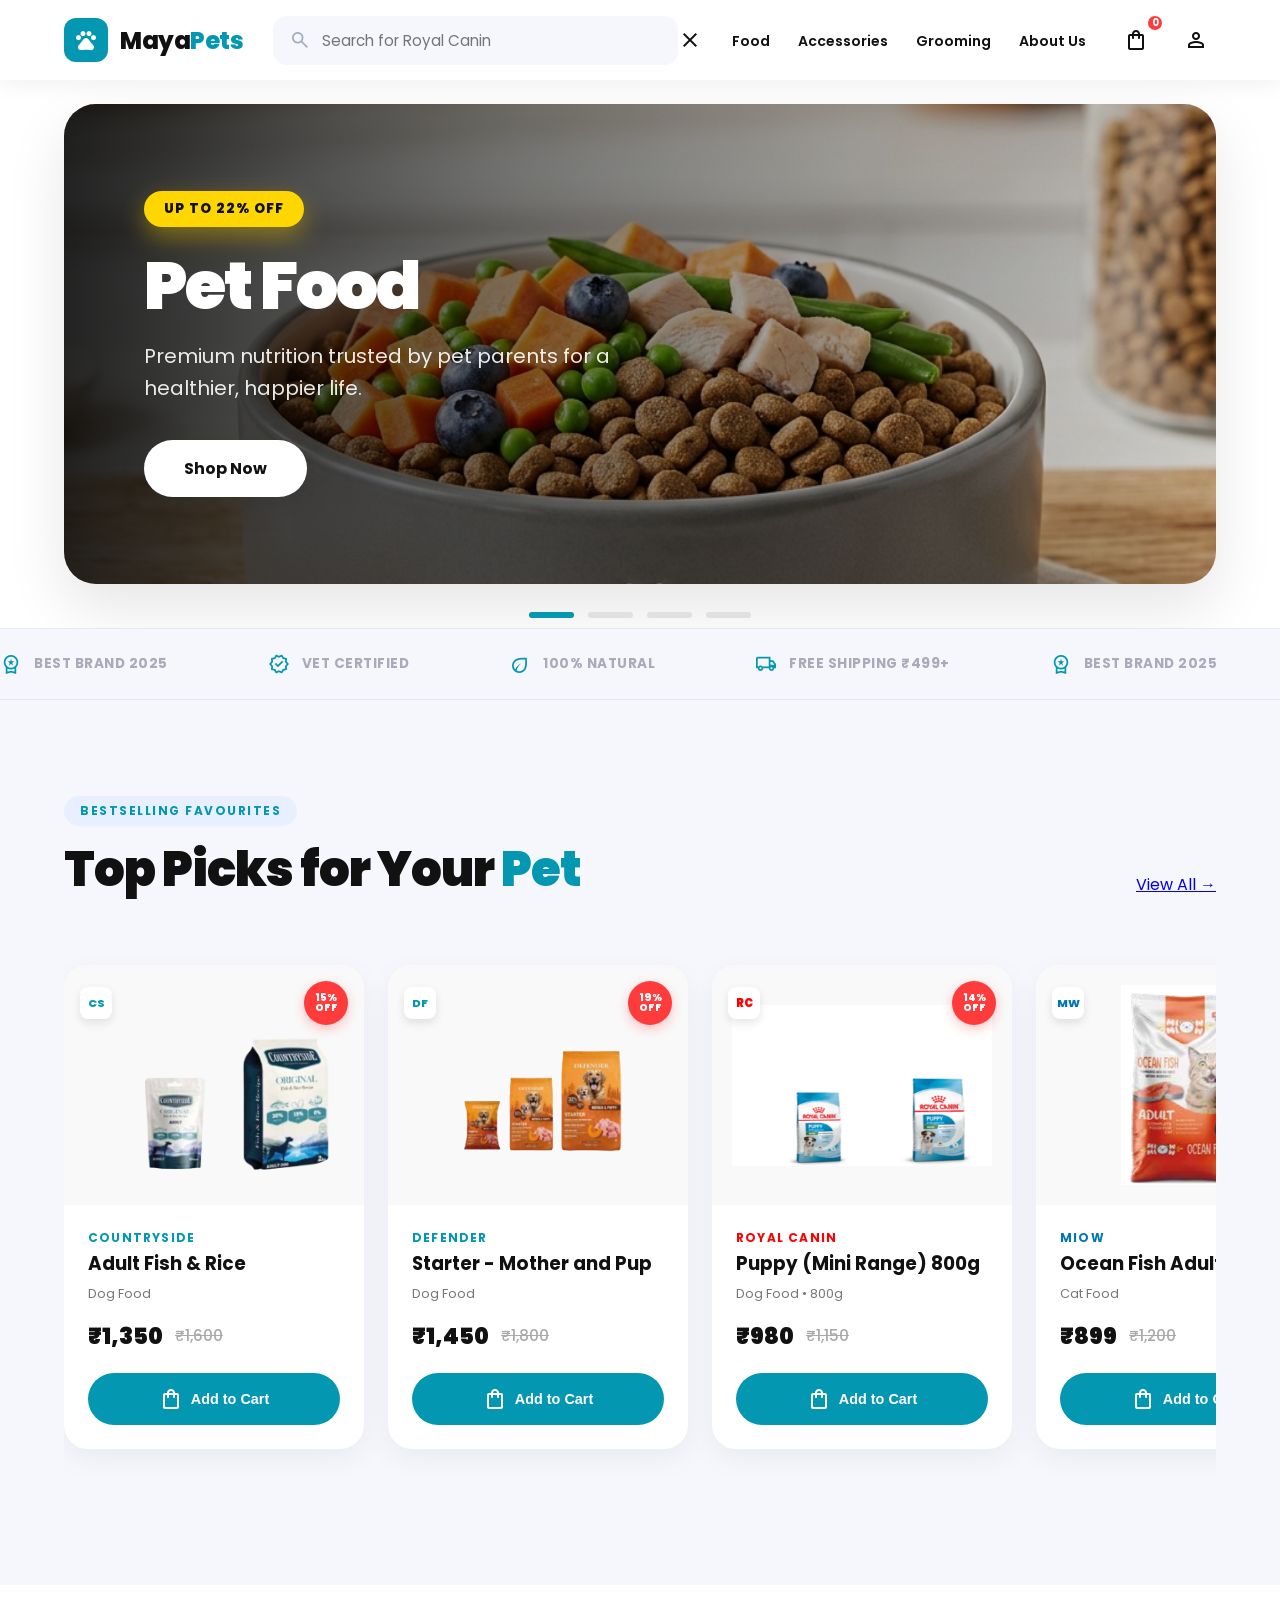
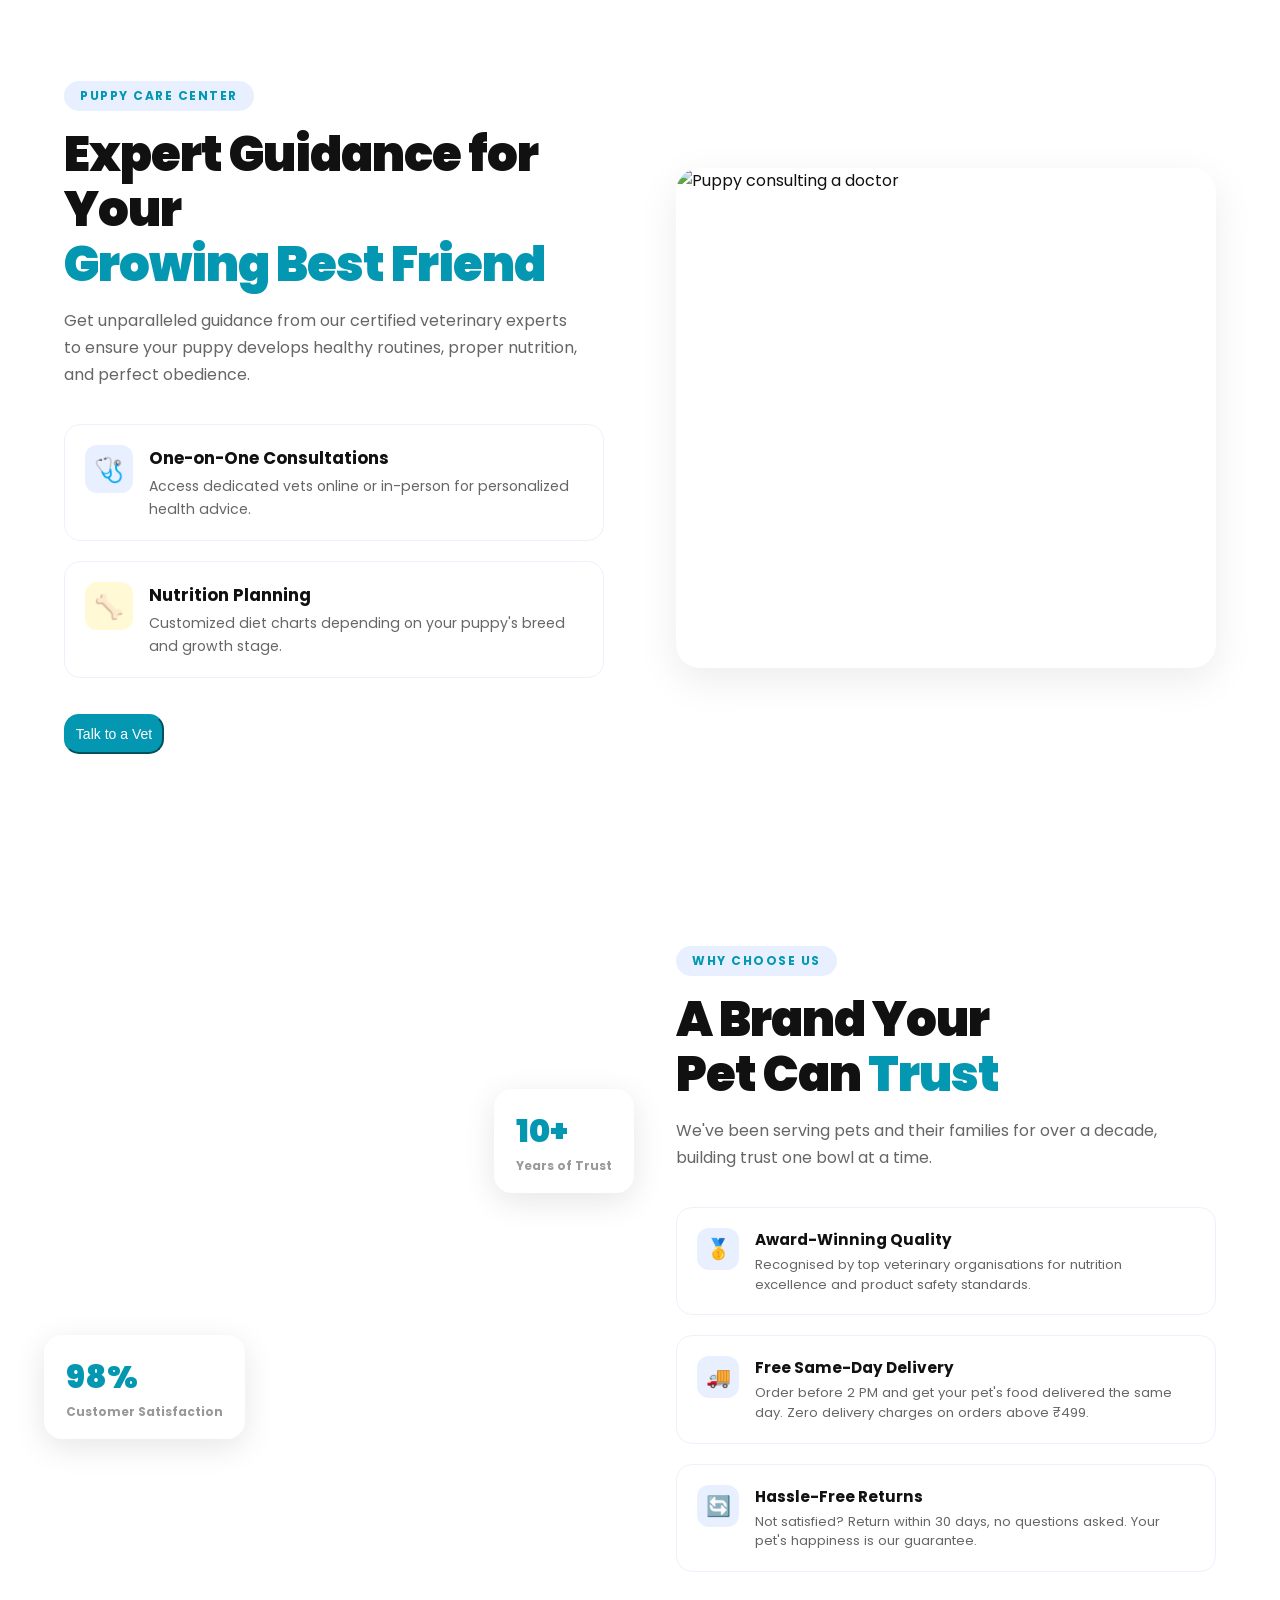
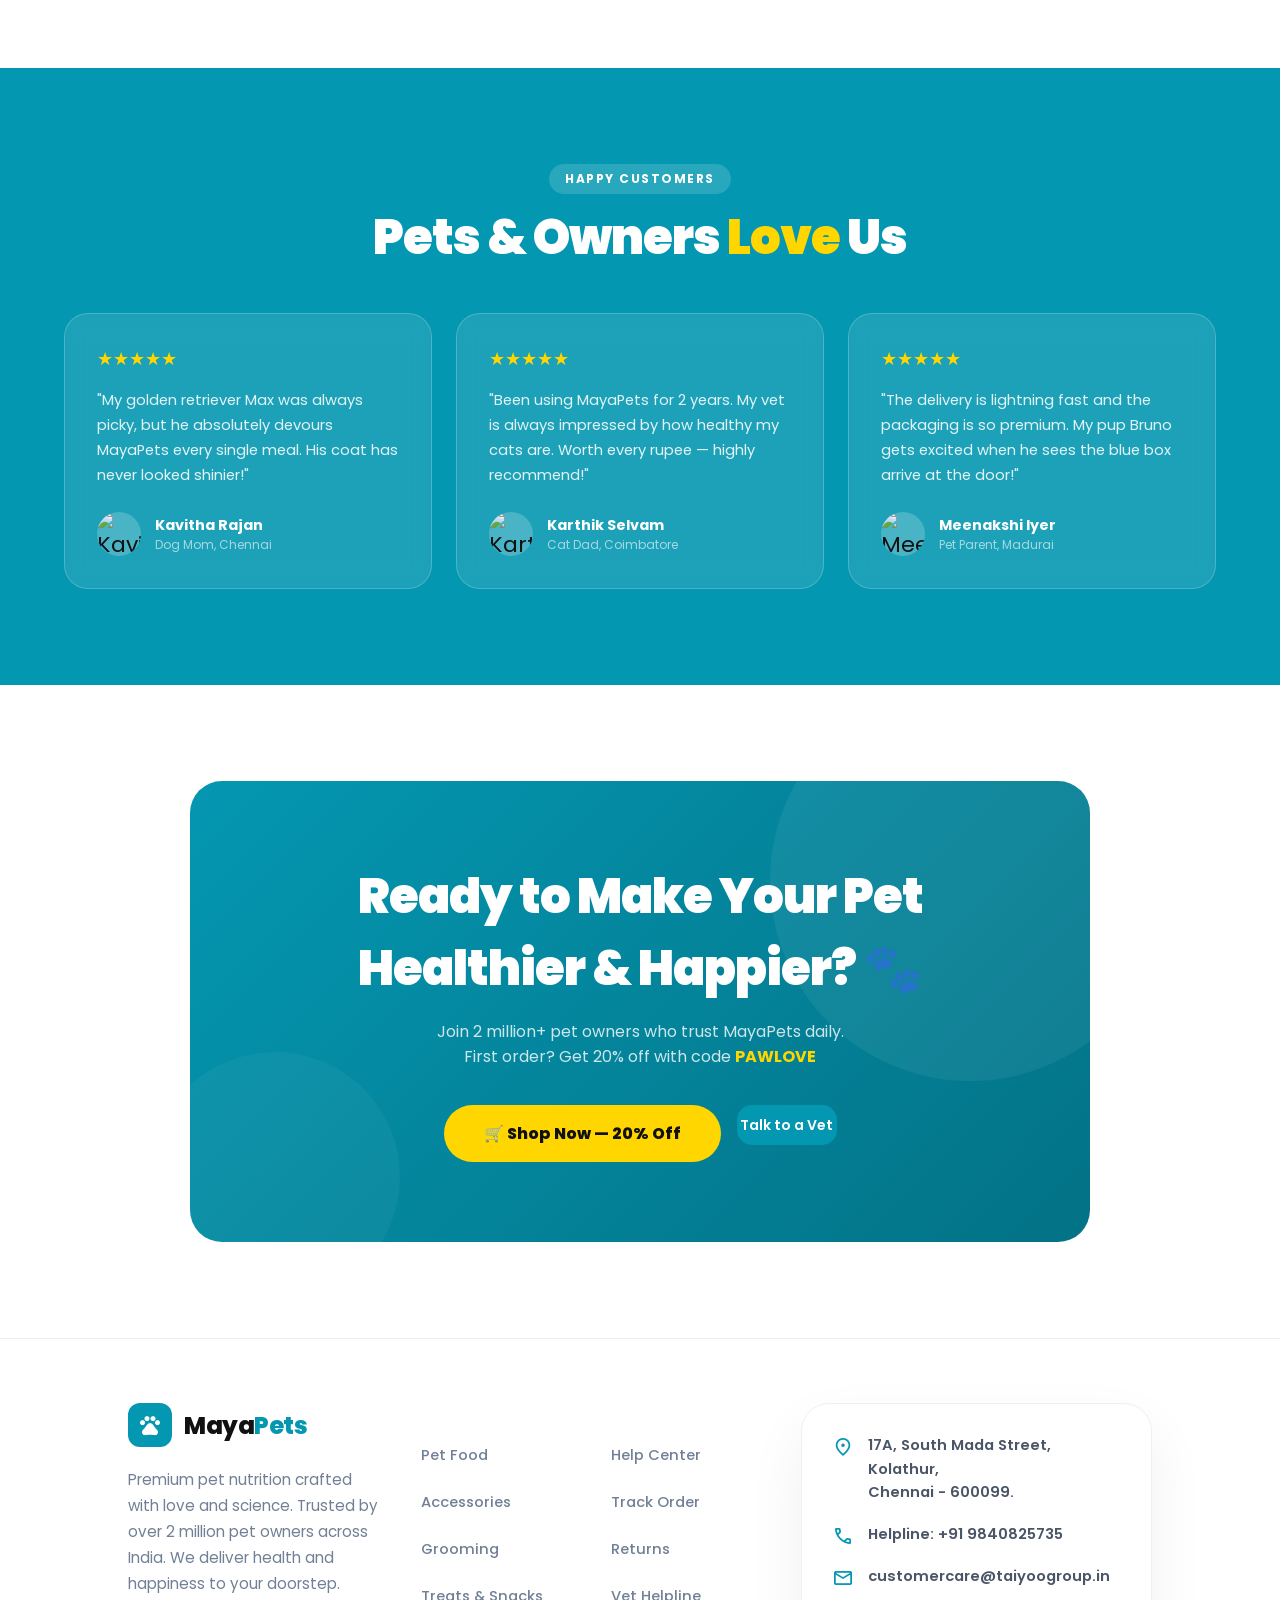
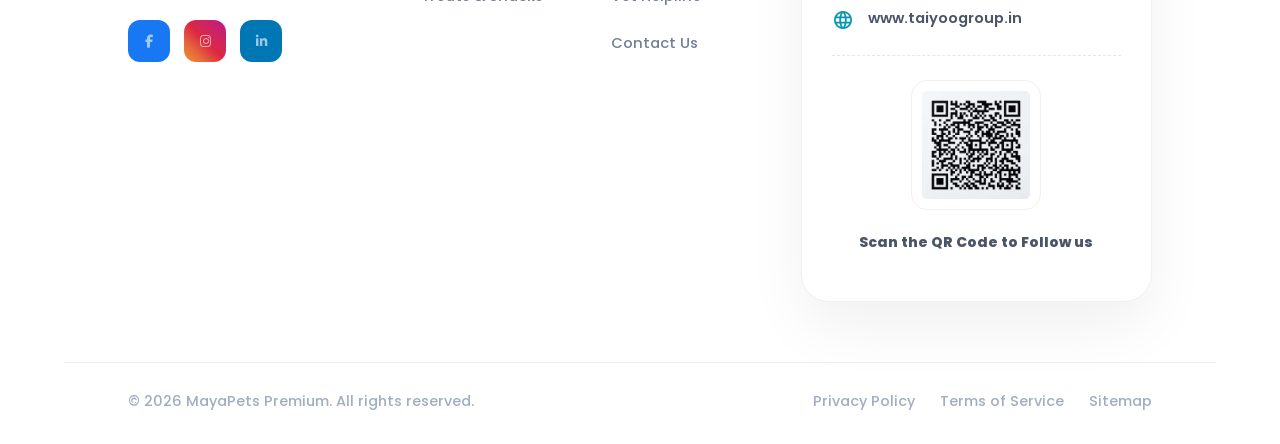
==== commit eed3a26b: "Button style and review style changes" ====
--- a/index.html
+++ b/index.html
@@ -1593,7 +1593,7 @@
             </div>
           </div>
 
-          <button class="btn-primary" style="margin-top: 36px;">Talk to a Vet →</button>
+          <button class="btn-primary" onclick="location.href='mailto:customercare@taiyoogroup.in'" style="margin-top: 36px; background-color: var(--blue) !important; color: white !important; border-color: var(--blue) !important; height: 40px; width: 100px; border-radius: 15px; font-size: 14px; padding: 0; display: flex; align-items: center; justify-content: center;">Talk to a Vet</button>
         </div>
 
         <div class="reveal"
@@ -1687,7 +1687,7 @@
             are. Worth every rupee — highly recommend!"</p>
           <div class="testi-author">
             <div class="testi-avatar" style="overflow: hidden; padding: 0;">
-              <img src="https://images.unsplash.com/photo-1552058544-e2ebbb5fef67?auto=format&fit=crop&w=100&q=80"
+              <img src="https://images.unsplash.com/photo-1507003211169-0a1dd7228f2d?auto=format&fit=crop&w=100&q=80"
                 style="width: 100%; height: 100%; object-fit: cover;" alt="Karthik">
             </div>
             <div>
@@ -1724,7 +1724,7 @@
       </p>
       <div class="cta-btns">
         <button class="btn-cta-main">🛒 Shop Now — 20% Off</button>
-        <button class="btn-cta-sec">📞 Talk to a Vet</button>
+        <button class="btn-cta-sec" onclick="location.href='mailto:customercare@taiyoogroup.in'" style="background-color: var(--blue) !important; color: white !important; border: none !important; height: 40px; width: 100px; border-radius: 15px; font-size: 14px; padding: 0; display: flex; align-items: center; justify-content: center;">Talk to a Vet</button>
       </div>
     </div>
   </section>
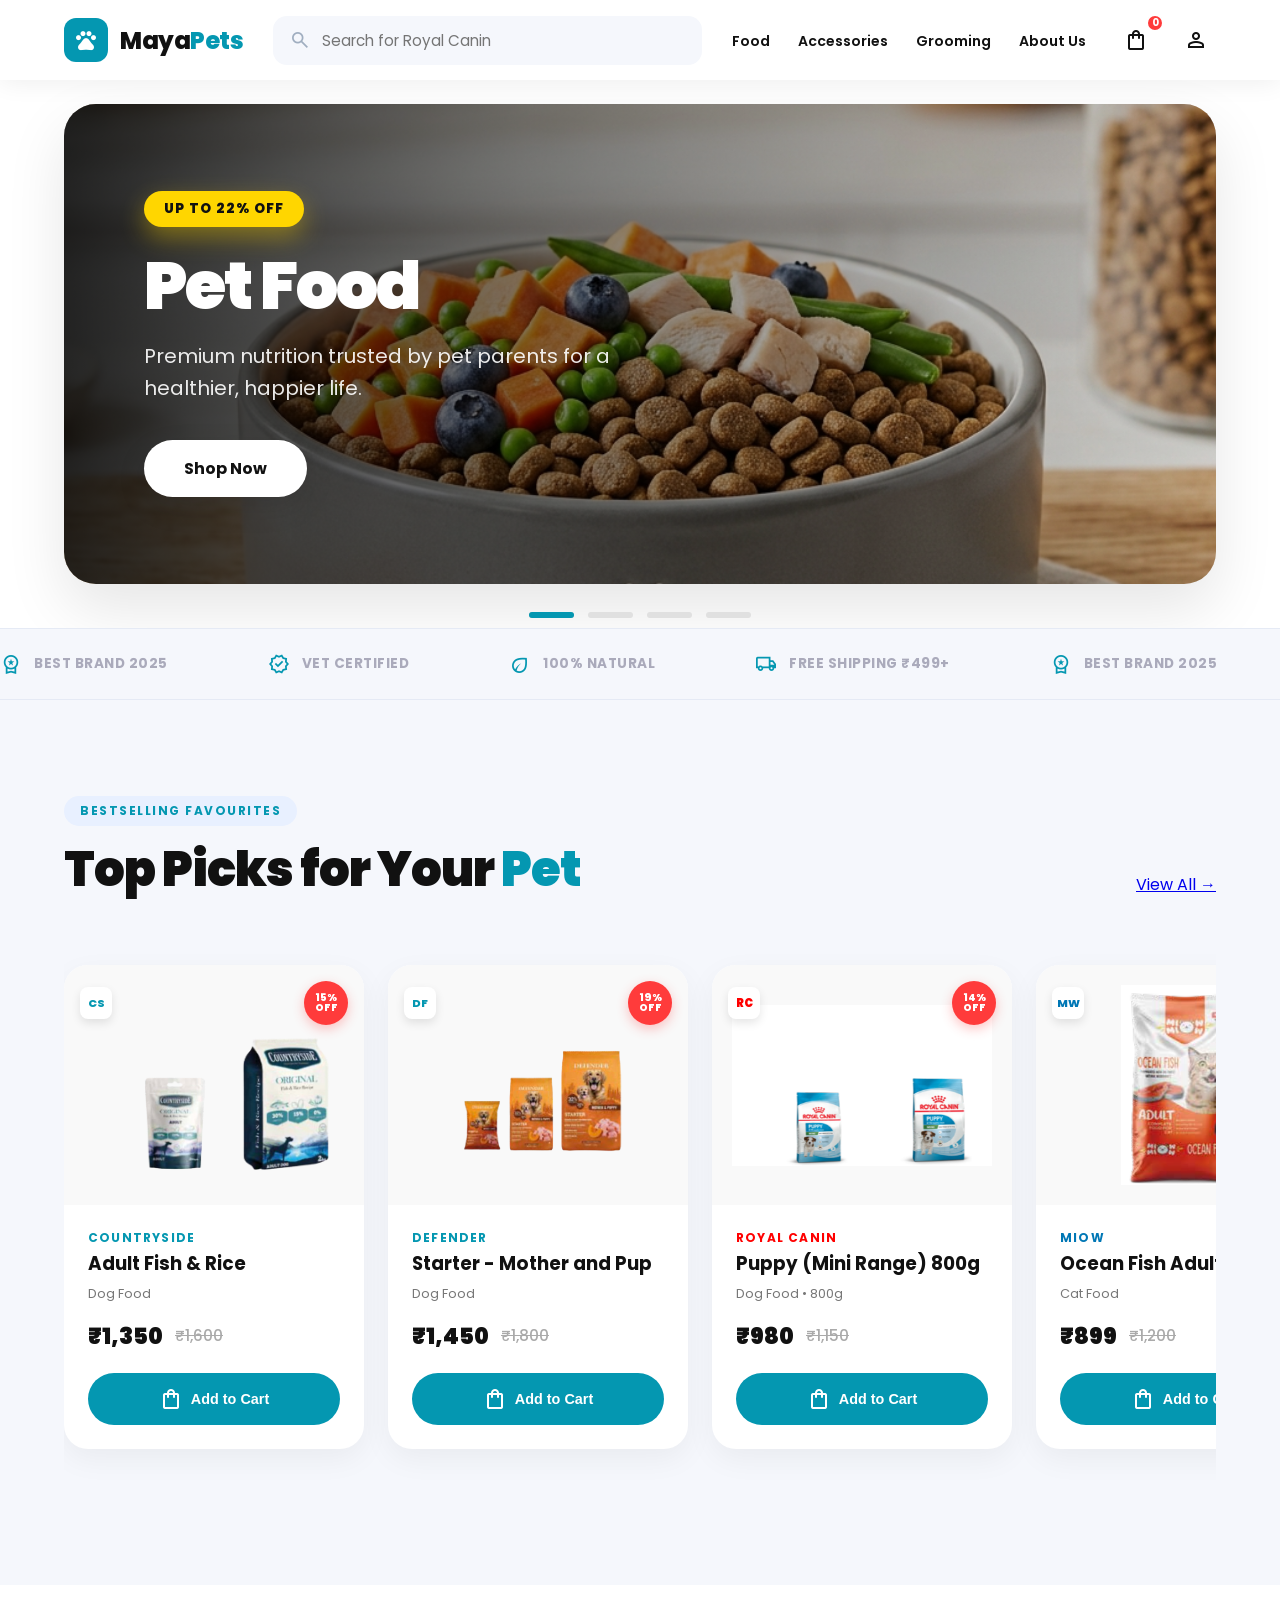
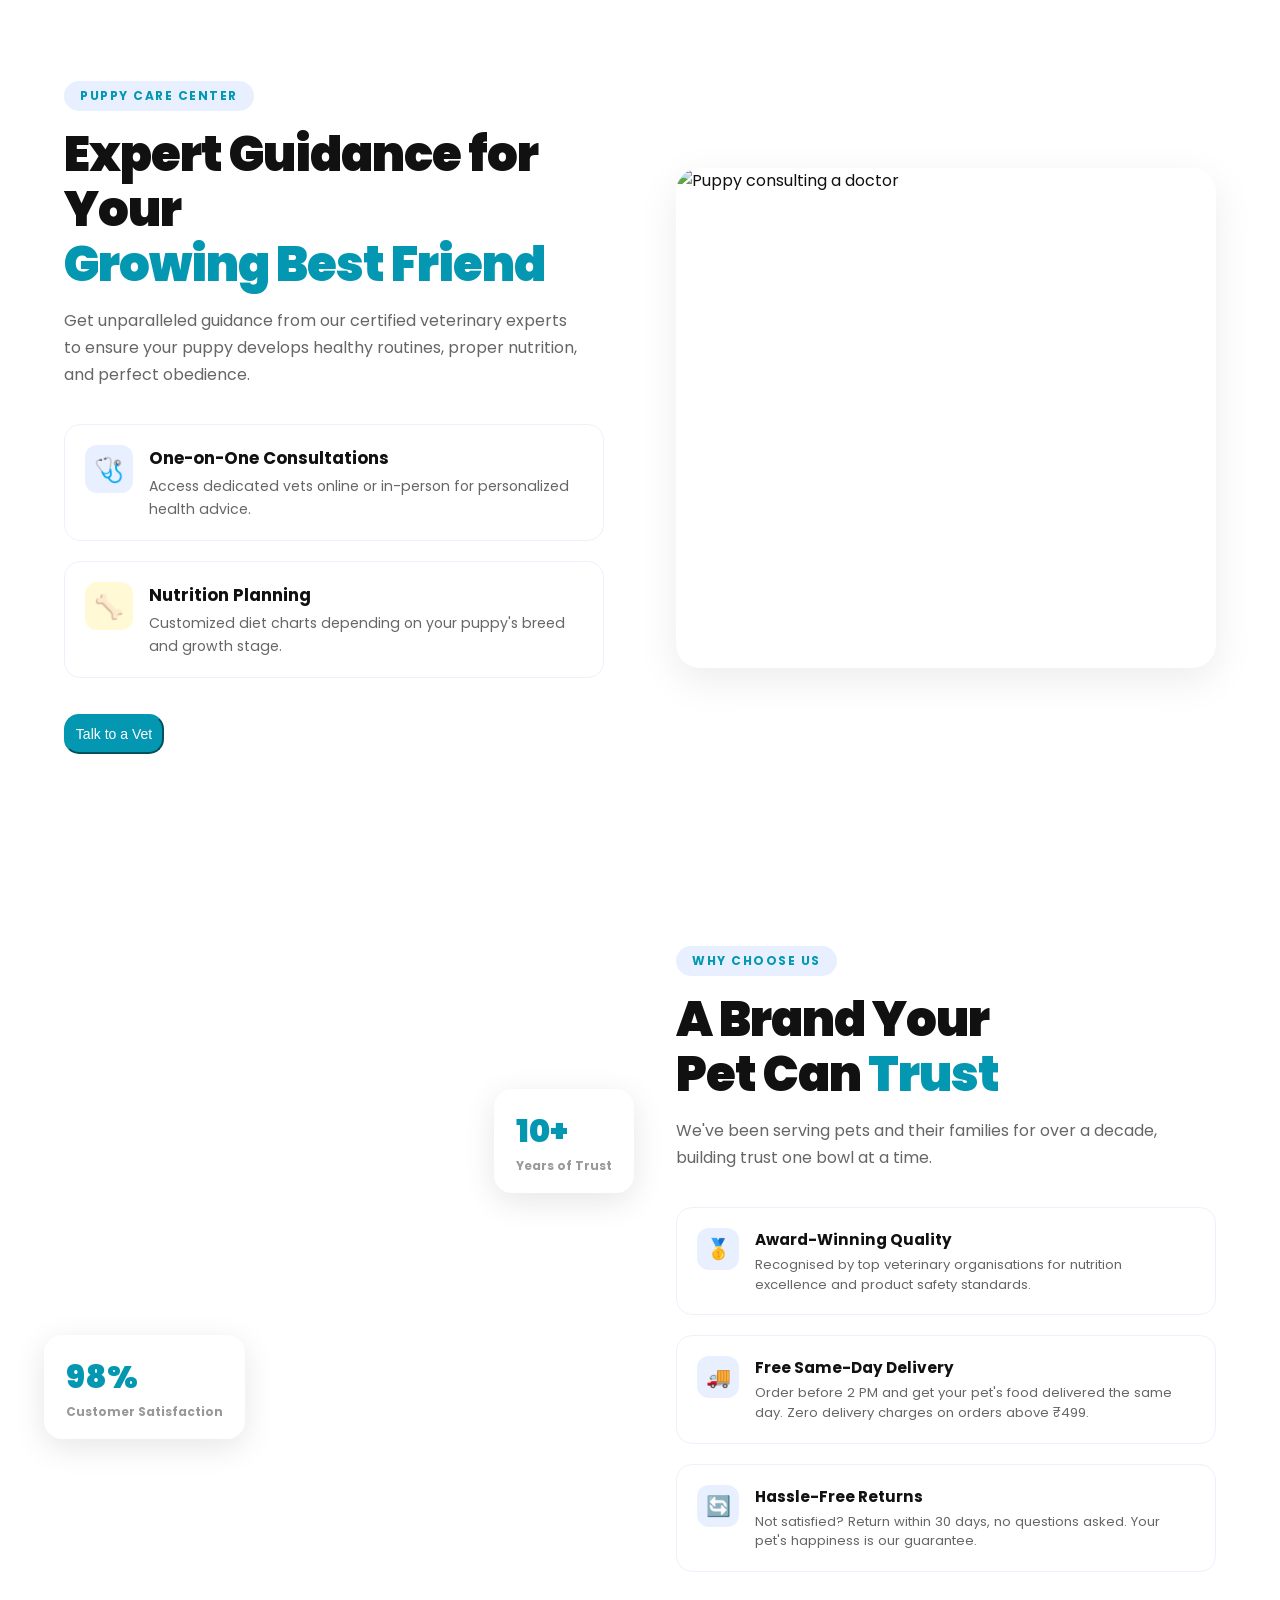
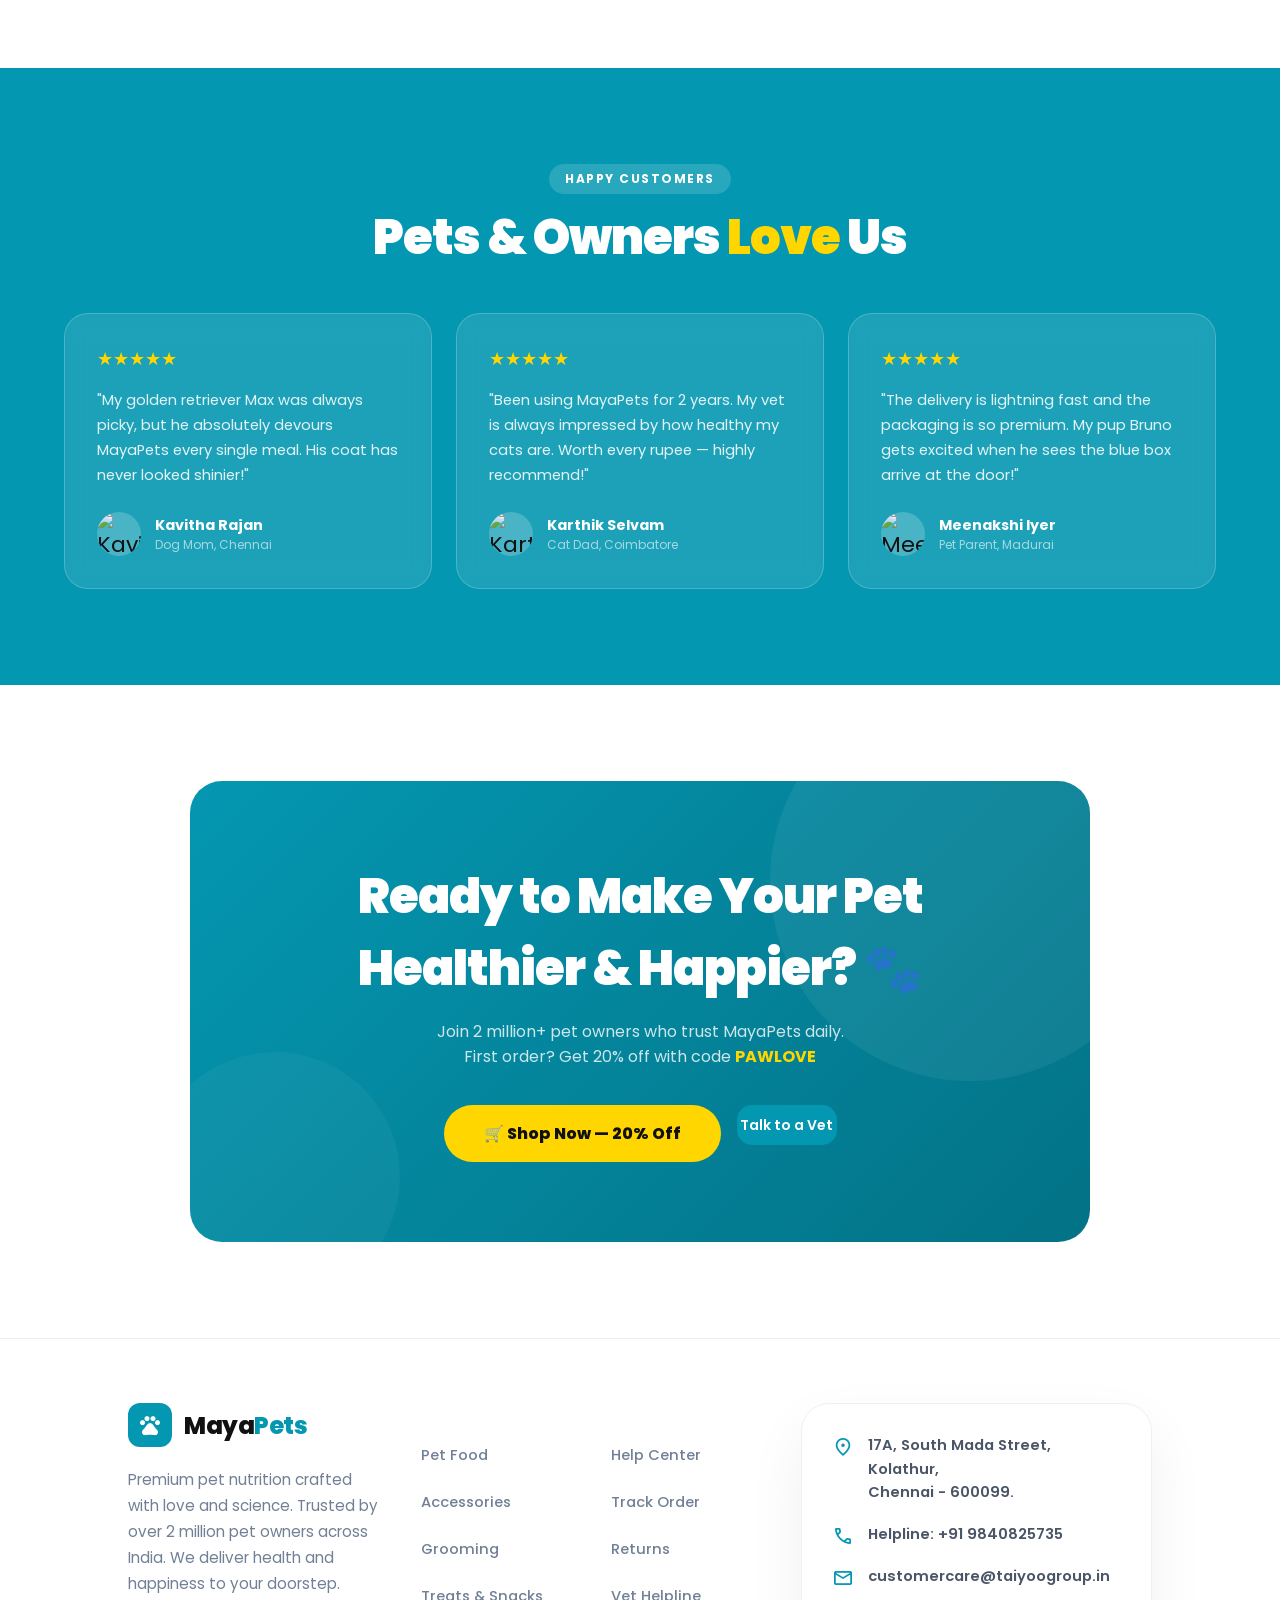
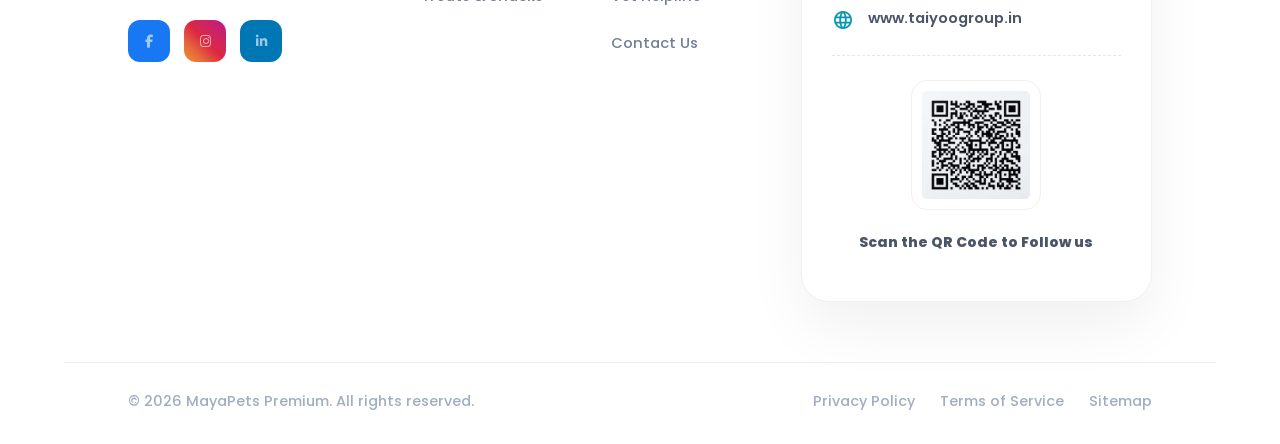
==== commit 9beb9a54: "Mobile responsive with the product dev" ====
--- a/index.html
+++ b/index.html
@@ -1380,6 +1380,19 @@
           </div>
           <div class="card-bg">
             <img src="https://images.unsplash.com/photo-1516734212186-a967f81ad0d7?auto=format&fit=crop&w=1200&q=80" alt="Grooming Essentials">
+          </div>
+        </div>
+
+        <!-- Card 4: Vet Consultation -->
+        <div class="carousel-card">
+          <div class="card-content">
+            <span class="card-badge">Expert Care</span>
+            <h1 class="card-title">Vet Consultation</h1>
+            <p class="card-subtitle">Expert medical advice for your furry friends from the comfort of your home.</p>
+            <a href="mailto:customercare@taiyoogroup.in" class="btn-caro">Talk to a Vet</a>
+          </div>
+          <div class="card-bg">
+            <img src="images/vet_consultation_hero.png" alt="Vet Consultation">
           </div>
         </div>
       </div>
--- a/styles.css
+++ b/styles.css
@@ -215,6 +215,21 @@
   pointer-events: none;
 }
 
+.search-close {
+  position: absolute;
+  right: 16px;
+  top: 50%;
+  transform: translateY(-50%);
+  font-size: 20px;
+  color: #888;
+  cursor: pointer;
+  display: none;
+}
+
+.search-container.active .search-close {
+  display: block;
+}
+
 /* ── SEARCH DROPDOWN ───────────────────────────────────────── */
 .search-results-dropdown {
   position: absolute;
@@ -928,133 +943,133 @@
   .contact-item { justify-content: center; text-align: left; }
   .footer-social-pill { justify-content: center; }
   .footer-bottom { flex-direction: column; gap: 15px; }
-  
-  /* ── MOBILE NAV: SINGLE ROW HEADER ────────────────────── */
-  /* Layout: [Logo] [Search──────────] [Cart] [Profile] */
-  nav { 
-    height: auto !important; 
-    padding: 10px 0 !important; 
-    background: white; 
-    position: sticky; 
-    top: 0;
-    z-index: 1100;
-    box-shadow: 0 4px 20px rgba(0,0,0,0.07);
-    transition: all 0.3s ease;
-  }
-  .nav-container { 
-    display: flex !important; 
-    flex-wrap: nowrap !important;          /* Single row - no wrapping */
+
+  /* ══ MOBILE TOP NAV: FIXED ══════════════════════════════════ */
+  nav {
+    position: fixed !important;
+    top: 0 !important;
+    left: 0 !important;
+    right: 0 !important;
+    width: 100% !important;
+    height: 60px !important;
+    padding: 0 !important;
+    background: white !important;
+    z-index: 1100 !important;
+    box-shadow: 0 2px 16px rgba(0,0,0,0.09) !important;
+  }
+
+  .nav-container {
+    display: flex !important;
     flex-direction: row !important;
-    justify-content: space-between !important; 
-    align-items: center !important; 
-    gap: 10px !important;
-    padding: 0 3vw !important;
+    flex-wrap: nowrap !important;
+    align-items: center !important;
+    justify-content: space-between !important;
+    gap: 8px !important;
+    padding: 0 12px !important;
+    height: 60px !important;
     width: 100% !important;
-    position: relative;
-  }
-
-  /* Hide logo and nav actions when search is active on mobile */
-  .nav-container:has(.search-container.active) .logo,
-  .nav-container:has(.search-container.active) .nav-actions {
-    opacity: 0;
-    visibility: hidden;
-    pointer-events: none;
-    width: 0;
-    margin: 0;
-    padding: 0;
-    overflow: hidden;
-  }
-
-  /* 1. Logo — fixed left */
-  .logo { 
-    order: 1 !important; 
+  }
+
+  /* Logo — left */
+  .logo {
+    order: 1 !important;
     flex-shrink: 0 !important;
-    transform: scale(0.85);
-    transform-origin: left center;
-    transition: all 0.3s ease;
-  }
-
-  /* 2. Search bar — grows to fill middle space */
-  .search-container { 
+    gap: 6px !important;
+  }
+
+  .logo-icon {
+    width: 34px !important;
+    height: 34px !important;
+    font-size: 18px !important;
+    border-radius: 9px !important;
+  }
+
+  .logo-text {
+    font-size: 1.15rem !important;
+  }
+
+  /* ── Search bar — always expanded on mobile ──────────────── */
+  .search-container {
     order: 2 !important;
-    flex: 1 1 0% !important;
+    flex: 1 1 auto !important;
     min-width: 0 !important;
     max-width: none !important;
-    width: auto !important;
-    margin: 0 !important;
-    transition: all 0.3s cubic-bezier(0.4, 0, 0.2, 1);
-    position: relative;
-    z-index: 10;
-  }
-
-  /* Expanded state for mobile search */
-  .search-container.active {
+    position: relative !important;
+    margin: 0 4px !important;
+  }
+
+  .search-bar {
+    width: 100% !important;
+    padding: 8px 36px 8px 34px !important;
+    font-size: 0.82rem !important;
+    border-radius: 20px !important;
+    background: #f3f4f6 !important;
+    border: 1.5px solid transparent !important;
+    display: block !important;
+  }
+
+  .search-bar:focus {
+    border-color: var(--blue) !important;
+    background: white !important;
+    box-shadow: 0 4px 16px rgba(4,151,177,0.12) !important;
+  }
+
+  .search-icon {
+    font-size: 17px !important;
+    left: 9px !important;
+  }
+
+  .search-close {
     position: absolute !important;
-    left: 3vw !important;
-    right: 3vw !important;
-    width: auto !important;
-    flex: none !important;
-  }
-
-  .search-bar { 
-    padding: 9px 40px 9px 38px !important; 
-    font-size: 0.85rem !important;
-    width: 100% !important;
-    border-radius: 20px !important;
-  }
-
-  .search-icon { font-size: 18px !important; left: 10px !important; }
-
-  /* New Close Button for mobile search */
-  .search-close {
-    position: absolute;
-    right: 12px;
-    top: 50%;
-    transform: translateY(-50%);
-    color: #718096;
-    font-size: 20px !important;
-    cursor: pointer;
-    display: none;
-    z-index: 5;
+    right: 10px !important;
+    top: 50% !important;
+    transform: translateY(-50%) !important;
+    font-size: 18px !important;
+    color: #888 !important;
+    cursor: pointer !important;
+    display: none !important;
   }
 
   .search-container.active .search-close {
-    display: block;
-  }
-
-  /* 3. Cart & Profile — fixed right, in order cart then profile */
-  .nav-actions { 
+    display: block !important;
+  }
+
+  /* Nav actions — right */
+  .nav-actions {
     order: 3 !important;
     flex-shrink: 0 !important;
     display: flex !important;
     flex-direction: row !important;
     align-items: center !important;
-    gap: 10px !important;
-    transition: all 0.3s ease;
-  }
-  /* Ensure cart comes before profile inside nav-actions */
-  .nav-actions .cart-btn  { order: 1 !important; }
-  .nav-actions #authBtn   { order: 2 !important; }
-
-  /* Shrink icon buttons slightly */
-  .nav-icon-btn { 
-    width: 34px !important; 
+    gap: 6px !important;
+  }
+
+  .nav-icon-btn {
+    width: 34px !important;
     height: 34px !important;
     font-size: 20px !important;
-  }
-
-  /* Keep the profile avatar a perfect circle — never stretch it */
+    padding: 4px !important;
+  }
+
+  /* Keep profile avatar a perfect circle */
   #authBtn > div {
-    width: 34px !important;
-    height: 34px !important;
-    min-width: 34px !important;
-    min-height: 34px !important;
+    width: 30px !important;
+    height: 30px !important;
+    min-width: 30px !important;
     border-radius: 50% !important;
-    aspect-ratio: 1 / 1 !important;
-    flex-shrink: 0 !important;
-  }
-
-  /* Dropdown alignment for mobile */
+    font-size: 0.85rem !important;
+  }
+
+  /* Cart badge positioning */
+  .cart-badge {
+    width: 16px !important;
+    height: 16px !important;
+    font-size: 0.58rem !important;
+    top: -4px !important;
+    right: -4px !important;
+  }
+
+  /* Search dropdown — full width below nav */
   .search-results-dropdown {
     position: fixed !important;
     top: 60px !important;
@@ -1069,33 +1084,50 @@
     margin-top: 0 !important;
   }
 
-  /* ── MOBILE NAV: BOTTOM BAR (FLOATING) ───────────────── */
-  .nav-links { 
-    position: fixed !important; 
-    bottom: 0 !important; 
-    left: 0 !important; 
-    right: 0 !important; 
-    background: white !important; 
-    display: flex !important; 
-    justify-content: space-around !important; 
-    align-items: center !important; 
-    height: 60px !important; 
-    z-index: 2000 !important; 
+  /* ══ MOBILE BOTTOM NAV: FIXED 5-ITEM BAR ══════════════════ */
+  .nav-links {
+    position: fixed !important;
+    bottom: 0 !important;
+    left: 0 !important;
+    right: 0 !important;
+    width: 100% !important;
+    display: flex !important;
+    flex-direction: row !important;
+    justify-content: space-around !important;
+    align-items: center !important;
+    height: 58px !important;
+    background: white !important;
+    box-shadow: 0 -3px 20px rgba(0,0,0,0.08) !important;
+    border-top: 1px solid #eee !important;
+    z-index: 2000 !important;
     padding: 0 !important;
     margin: 0 !important;
-    box-shadow: 0 -4px 25px rgba(0,0,0,0.08) !important;
-    border-top: 1px solid #eee !important;
-  }
-  .nav-links li { margin: 0 !important; padding: 0 8px !important; }
-  .nav-links li a { 
-    display: flex !important; 
-    flex-direction: column !important; 
-    align-items: center !important; 
-    gap: 3px !important; 
-    font-size: 0.72rem !important; 
-    font-weight: 700 !important; 
+    list-style: none !important;
+  }
+
+  .nav-links li {
+    flex: 1 1 0% !important;
+    display: flex !important;
+    justify-content: center !important;
+    align-items: center !important;
+    height: 100% !important;
+    padding: 0 !important;
+    margin: 0 !important;
+  }
+
+  .nav-links li a {
+    display: flex !important;
+    flex-direction: column !important;
+    align-items: center !important;
+    justify-content: center !important;
+    gap: 2px !important;
+    font-size: 0.65rem !important;
+    font-weight: 700 !important;
     color: #718096 !important;
-    transition: all 0.3s ease;
+    text-decoration: none !important;
+    width: 100% !important;
+    height: 100% !important;
+    white-space: nowrap !important;
   }
 
   .nav-links a.active-nav {
@@ -1103,34 +1135,130 @@
   }
 
   .nav-links a .material-symbols-outlined {
-    display: block !important; /* Show icons in bottom nav */
-    font-size: 24px !important;
-  }
-
+    display: block !important;
+    font-size: 22px !important;
+    line-height: 1 !important;
+  }
+
+  /* Show mobile-only items, hide desktop-only */
   .mobile-only {
-    display: block !important;
-  }
-  
+    display: flex !important;
+  }
+
   .desktop-only {
     display: none !important;
   }
-  .nav-links li a:hover, 
-  .nav-links li a.active-nav { color: var(--blue) !important; }
-  
-  /* Hide 'About Us' from bottom nav on mobile */
-  .nav-links li:last-child { display: none !important; }
+
+  /* Hide "About Us" from bottom nav */
+  .nav-links li:has(a[href="about-us.html"]) {
+    display: none !important;
+  }
+
+  /* ══ BODY OFFSET FOR FIXED NAVBARS ═════════════════════════ */
+  /* Pad body so content is not hidden under the fixed top nav */
+  body {
+    padding-top: 60px !important;
+    padding-bottom: 68px !important;
+  }
+
+
 
   /* ── PRODUCT GRID: 2 COLUMNS ─────────────────────────── */
   .products-grid, .product-grid { 
     grid-template-columns: repeat(2, 1fr) !important; 
-    gap: 12px !important; 
-    padding: 16px 3vw 80px !important;   /* bottom pad for sticky nav bar */
-  }
-  .prod-card { padding: 12px !important; }
-  .prod-img-wrap { height: 140px !important; }
-  .prod-title { font-size: 0.85rem !important; margin: 8px 0 4px !important; line-clamp: 2 !important; }
-  .prod-price { font-size: 0.95rem !important; }
-  .prod-btn { font-size: 0.8rem !important; padding: 10px !important; }
+    gap: 10px !important; 
+    padding: 12px 3vw 80px !important;
+  }
+
+  /* Compact card */
+  .prod-card { 
+    border-radius: 16px !important;
+    overflow: hidden !important;
+  }
+
+  /* Shrink product image area */
+  .prod-img { 
+    height: 130px !important; 
+    padding: 12px !important;
+  }
+
+  /* Compact body */
+  .prod-body { 
+    padding: 10px 12px 12px !important; 
+  }
+
+  /* Brand label */
+  .prod-brand { 
+    font-size: 0.65rem !important;
+    margin-bottom: 2px !important;
+    letter-spacing: 0.5px !important;
+  }
+
+  /* Product name — clamp to 2 lines */
+  .prod-name { 
+    font-size: 0.82rem !important; 
+    font-weight: 700 !important;
+    line-height: 1.3 !important;
+    margin-bottom: 4px !important;
+    display: -webkit-box !important;
+    -webkit-line-clamp: 2 !important;
+    line-clamp: 2 !important;
+    -webkit-box-orient: vertical !important;
+    overflow: hidden !important;
+  }
+
+  /* Category/weight label */
+  .prod-cat { 
+    font-size: 0.7rem !important; 
+    margin-bottom: 8px !important; 
+    color: #888 !important;
+  }
+
+  /* Price row */
+  .prod-price-box { 
+    gap: 6px !important; 
+    margin-bottom: 10px !important; 
+  }
+
+  .prod-price { 
+    font-size: 1rem !important; 
+    font-weight: 900 !important;
+  }
+
+  .prod-old-price { 
+    font-size: 0.75rem !important; 
+  }
+
+  /* Add to Cart button */
+  .prod-btn { 
+    font-size: 0.75rem !important; 
+    padding: 9px 6px !important;
+    border-radius: 50px !important;
+    gap: 4px !important;
+  }
+
+  .prod-btn .material-symbols-outlined {
+    font-size: 15px !important;
+  }
+
+  /* Discount badge — slightly smaller */
+  .discount-badge-round {
+    width: 36px !important;
+    height: 36px !important;
+    font-size: 0.55rem !important;
+  }
+
+  /* Brand icon mini */
+  .brand-icon-mini {
+    width: 26px !important;
+    height: 26px !important;
+    font-size: 0.6rem !important;
+  }
+
+  /* Scrollable horizontal product grid (homepage featured) */
+  .products-grid.scrollable .prod-card {
+    min-width: 160px !important;
+  }
 
   /* Hero section tweaks for mobile */
   .hero-carousel { margin-bottom: 20px; }
@@ -1138,15 +1266,11 @@
   .card-title { font-size: 2rem !important; }
   .card-subtitle { font-size: 0.9rem !important; }
 
-  /* Bottom padding on entire page for fixed bottom nav */
-  body { padding-bottom: 60px !important; }
-  
-  /* Brand filter bar offsets below single-row header */
-  .brand-nav-wrapper { top: 68px !important; }
+  /* Brand filter bar — sits below fixed top nav (60px height) */
+  .brand-nav-wrapper { top: 60px !important; }
 }
 
 @keyframes fadeIn { from { opacity: 0; transform: translateY(10px); } to { opacity: 1; transform: translateY(0); } }
-@keyframes fadeIn { from { opacity: 0; } to { opacity: 1; } }
 
 /* ══ SEARCH RESULTS DROPDOWN ══════════════════════════════════ */
 .search-results-dropdown {
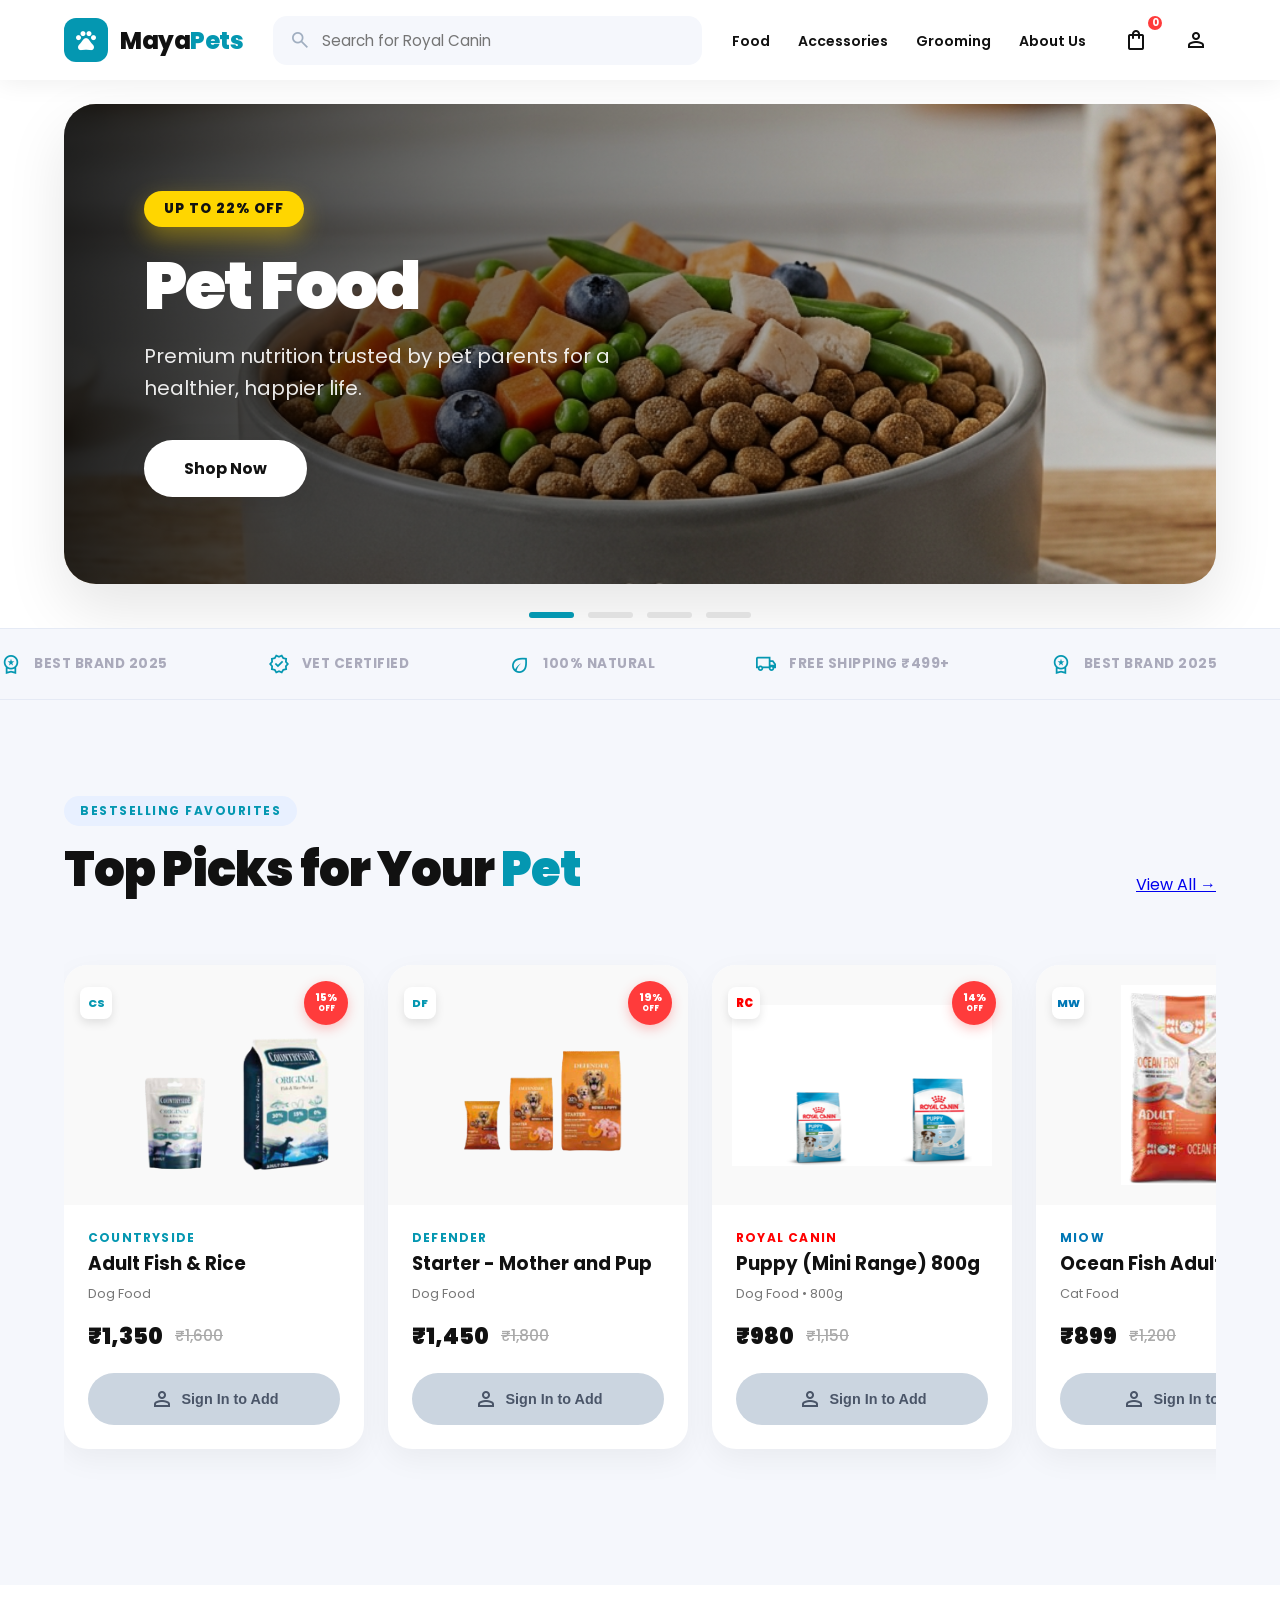
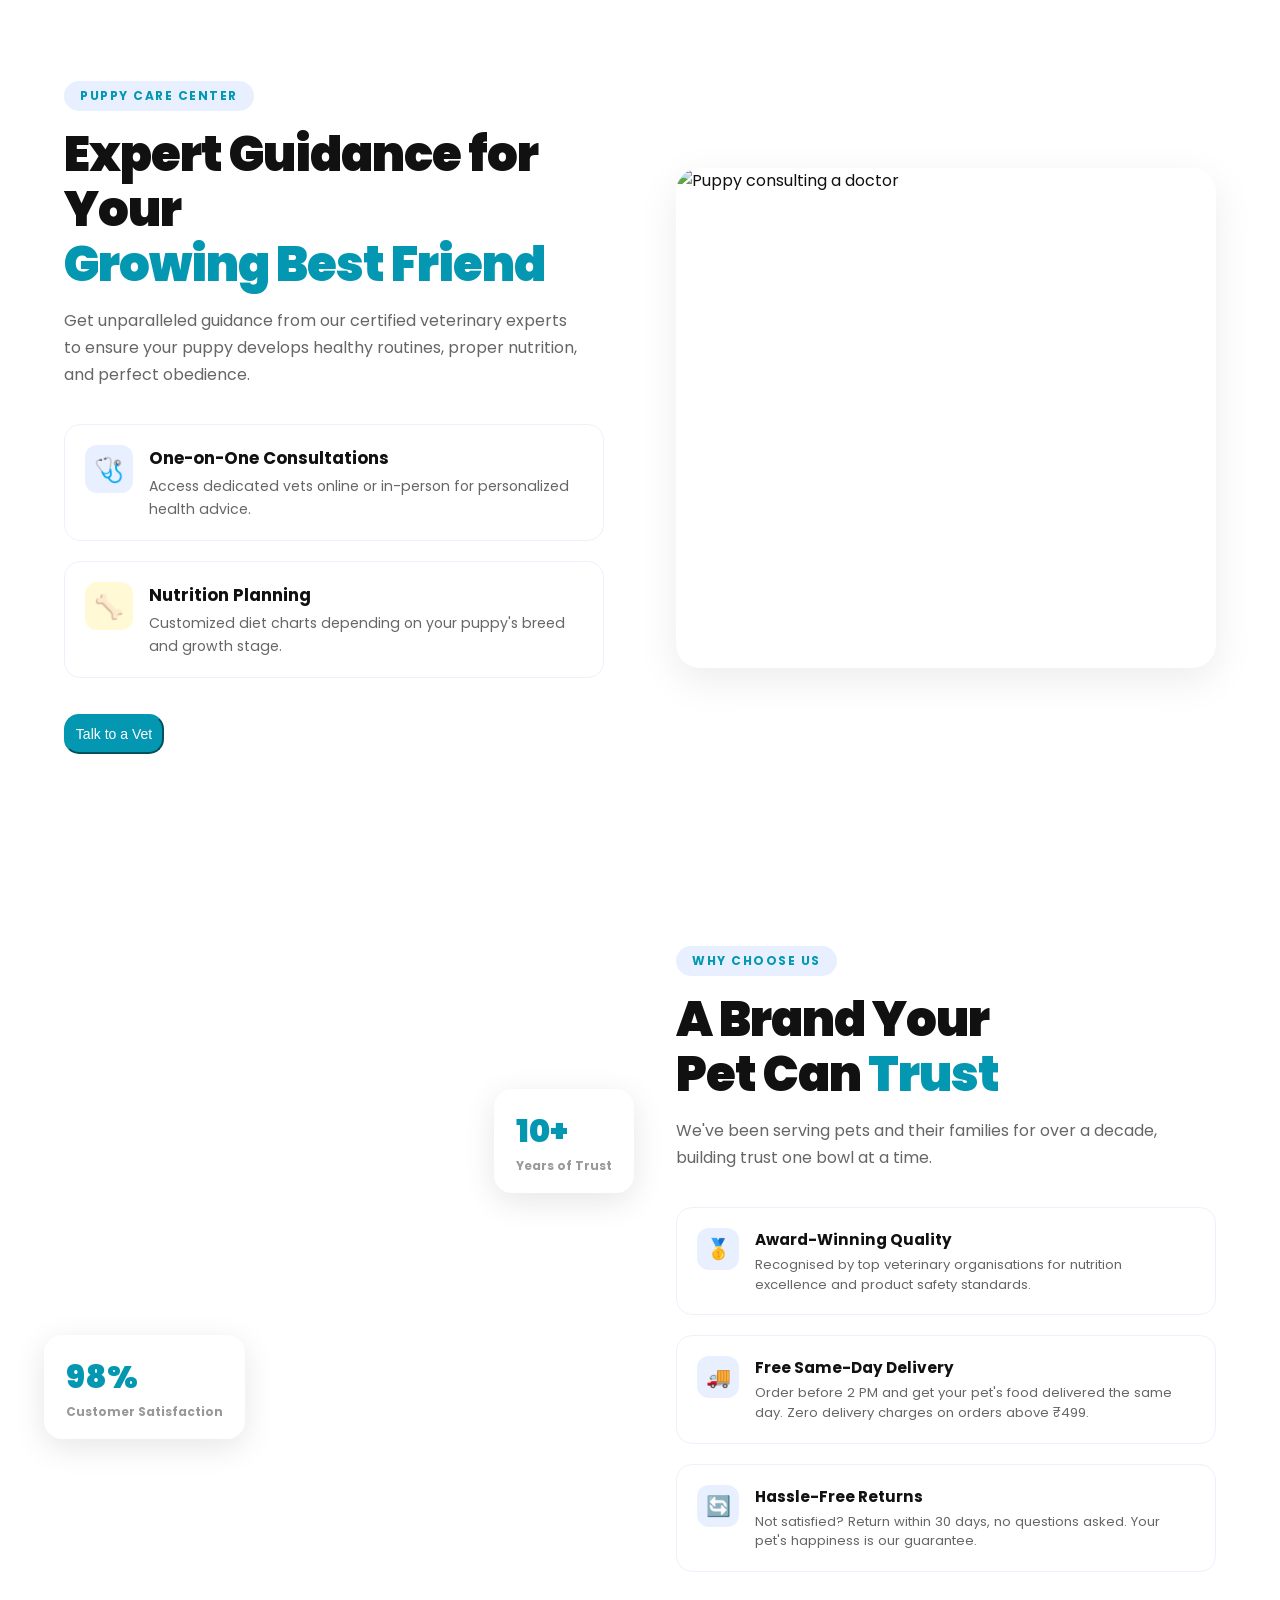
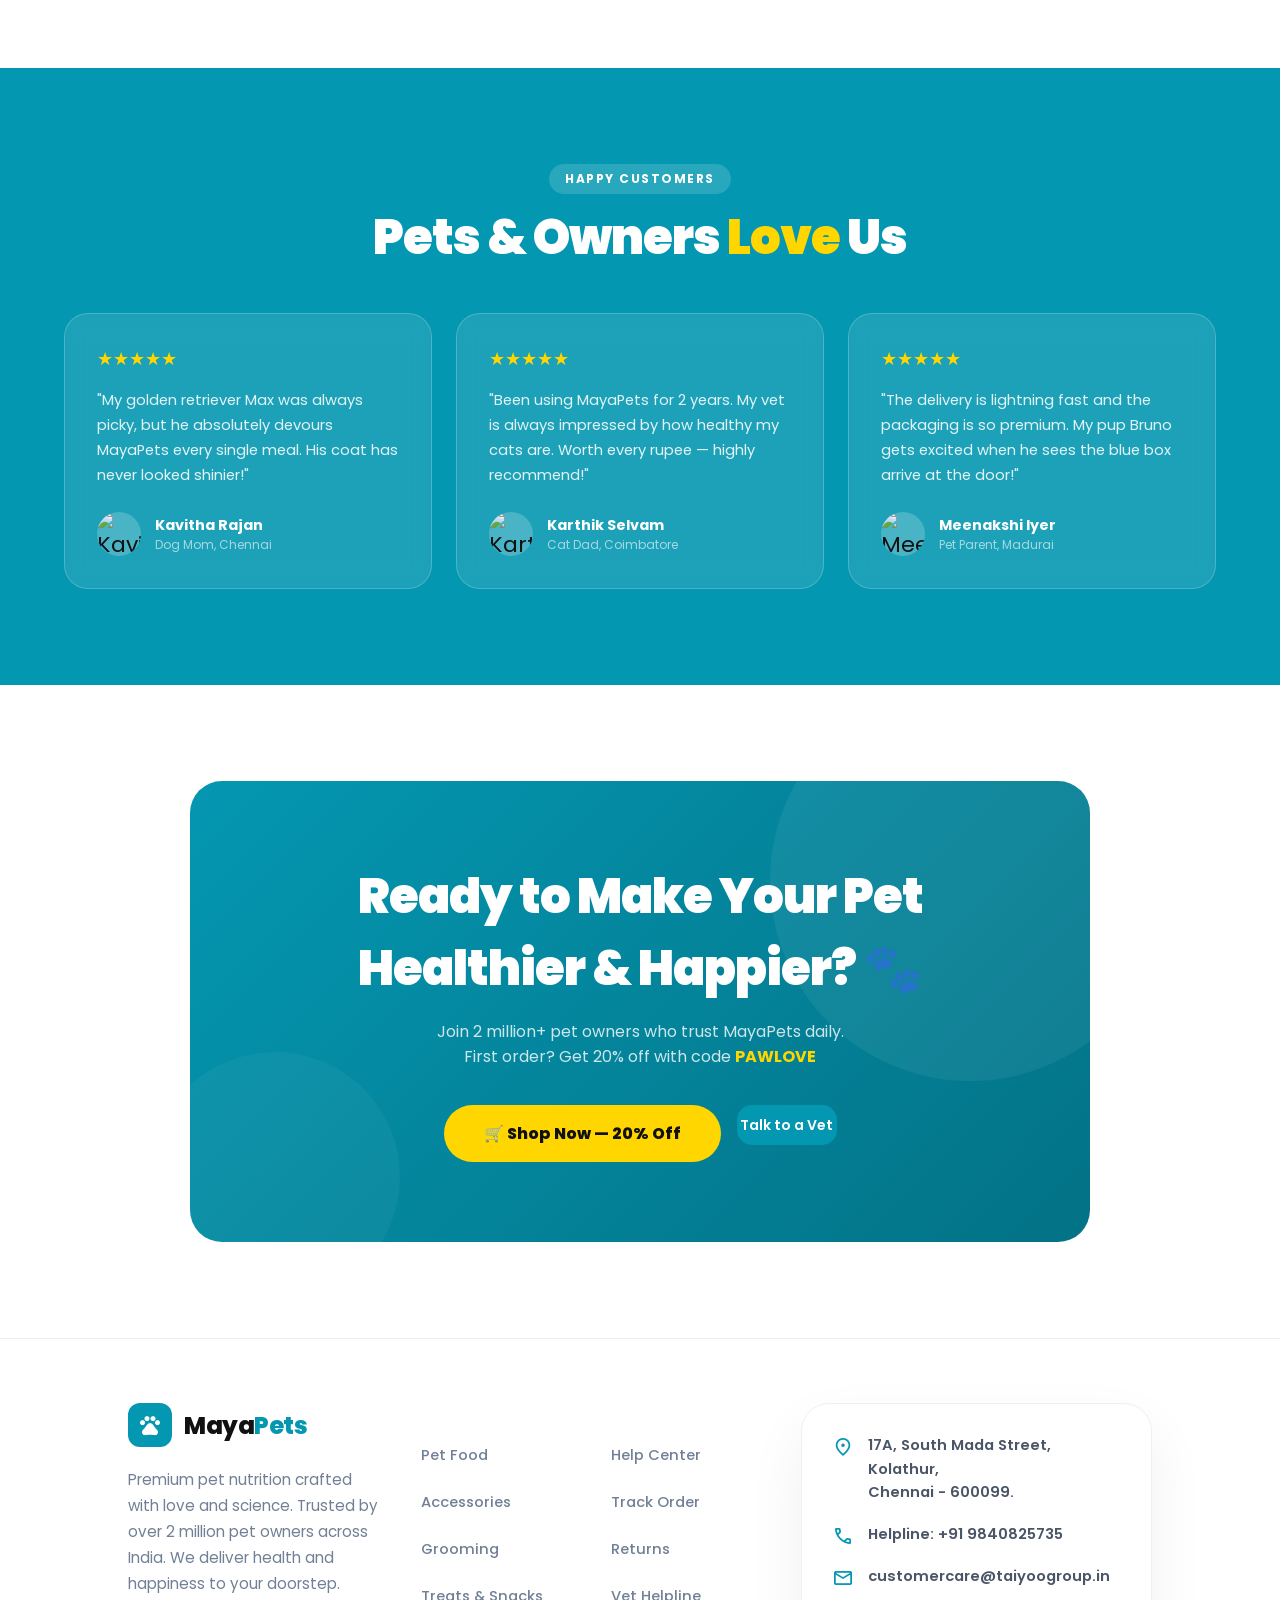
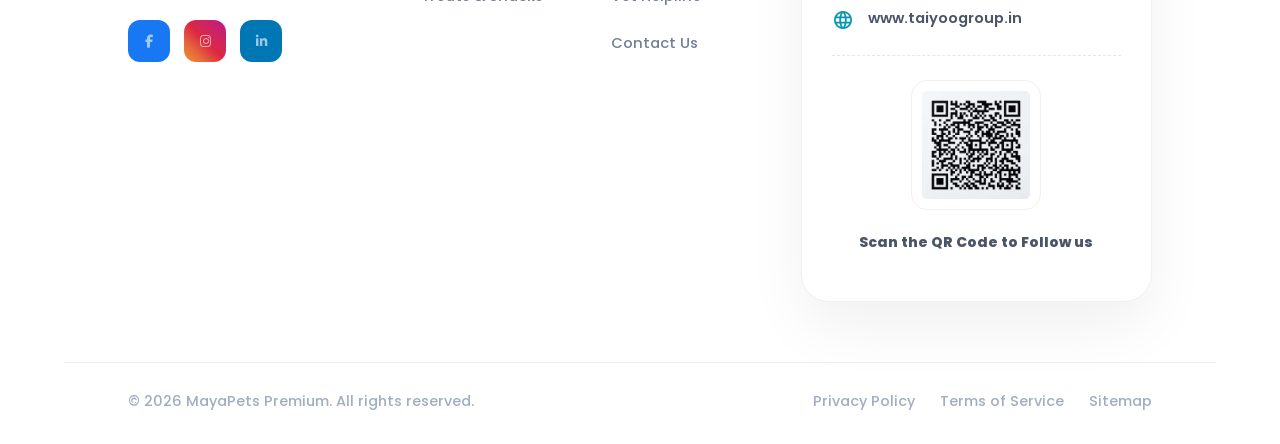
==== commit 06b26631: "admin panel and ui changes" ====
--- a/index.html
+++ b/index.html
@@ -1452,7 +1452,7 @@
       <div class="products-grid scrollable">
 
         <!-- 1. Countryside -->
-        <div class="prod-card reveal" onclick="window.location.href='product-detail.html?id=pf35'" style="cursor:pointer;">
+        <div class="prod-card reveal" data-id="pf35" onclick="window.location.href='product-detail.html?id=pf35'" style="cursor:pointer;">
           <div class="card-header-overlay">
             <div class="brand-icon-mini">CS</div>
             <div class="discount-badge-round">15%<span>OFF</span></div>
@@ -1475,7 +1475,7 @@
         </div>
 
         <!-- 2. Defender -->
-        <div class="prod-card reveal" onclick="window.location.href='product-detail.html?id=pf30'" style="cursor:pointer;">
+        <div class="prod-card reveal" data-id="pf30" onclick="window.location.href='product-detail.html?id=pf30'" style="cursor:pointer;">
           <div class="card-header-overlay">
             <div class="brand-icon-mini">DF</div>
             <div class="discount-badge-round">19%<span>OFF</span></div>
@@ -1498,7 +1498,7 @@
         </div>
 
         <!-- 3. Royal Canin -->
-        <div class="prod-card reveal" onclick="window.location.href='product-detail.html?id=rc1'" style="cursor:pointer;">
+        <div class="prod-card reveal" data-id="rc1" onclick="window.location.href='product-detail.html?id=rc1'" style="cursor:pointer;">
           <div class="card-header-overlay">
             <div class="brand-icon-mini" style="color:red; font-weight:900;">RC</div>
             <div class="discount-badge-round">14%<span>OFF</span></div>
@@ -1521,7 +1521,7 @@
         </div>
 
         <!-- 4. MIOW -->
-        <div class="prod-card reveal" onclick="window.location.href='product-detail.html?id=pf15'" style="cursor:pointer;">
+        <div class="prod-card reveal" data-id="pf15" onclick="window.location.href='product-detail.html?id=pf15'" style="cursor:pointer;">
           <div class="card-header-overlay">
             <div class="brand-icon-mini" style="color:#0077b5;">MW</div>
             <div class="discount-badge-round">25%<span>OFF</span></div>
@@ -1544,7 +1544,7 @@
         </div>
 
         <!-- 5. Bairo -->
-        <div class="prod-card reveal" onclick="window.location.href='product-detail.html?id=pf1'" style="cursor:pointer;">
+        <div class="prod-card reveal" data-id="pf1" onclick="window.location.href='product-detail.html?id=pf1'" style="cursor:pointer;">
           <div class="card-header-overlay">
             <div class="brand-icon-mini" style="color:#511b15;">BR</div>
             <div class="discount-badge-round">20%<span>OFF</span></div>
@@ -1997,6 +1997,46 @@
 
     // ─── CART LOGIC ──────────────────────────────────────────
     // All cart state now managed in cart.js
+    
+    function syncHomepageProducts() {
+      // Hide deactivated products
+      if (typeof getStoredProducts === 'function') {
+        const allStored = getStoredProducts();
+        document.querySelectorAll('.prod-card[data-id]').forEach(card => {
+          const pid = card.getAttribute('data-id');
+          const pData = allStored.find(p => p.id === pid);
+          if (pData && pData.status === 'inactive') {
+            card.style.display = 'none';
+          } else {
+            card.style.display = 'flex';
+          }
+        });
+      }
+      
+      // Sync buttons with login state
+      const buyBtns = document.querySelectorAll('.prod-btn');
+      buyBtns.forEach(b => {
+        if (window.isUserLoggedIn) {
+          b.classList.remove('auth-required');
+          b.innerHTML = '<span class="material-symbols-outlined">shopping_bag</span> Add to Cart';
+        } else {
+          b.classList.add('auth-required');
+          b.innerHTML = '<span class="material-symbols-outlined">person</span> Sign In to Add';
+        }
+      });
+    }
+    
+    // Call on load and on scroll/reveal if needed, or just standard load
+    window.addEventListener('load', () => {
+      setTimeout(syncHomepageProducts, 100);
+    });
+    
+    // Also hook into our existing auth listener
+    const originalOnAuthStateChanged = onAuthStateChanged;
+    onAuthStateChanged(auth, (user) => {
+      window.isUserLoggedIn = !!user;
+      syncHomepageProducts();
+    });
   </script>
   <script src="cart.js"></script>
 </body>
--- a/styles.css
+++ b/styles.css
@@ -540,7 +540,10 @@
   line-height: 1;
   box-shadow: 0 4px 12px rgba(255, 59, 59, 0.3);
 }
-
+.discount-badge-round span {
+  font-size: 0.75em;
+  margin-top: 2px;
+}
 .prod-img {
   height: 240px;
   background: #f9f9f9;
@@ -938,8 +941,9 @@
 }
 
 @media (max-width: 768px) {
-  .footer-inner { grid-template-columns: 1fr; text-align: center; }
-  .footer-contact-card { grid-column: span 1; }
+  .footer-inner { grid-template-columns: 1fr 1fr; text-align: center; gap: 30px; }
+  .footer-col:first-child { grid-column: span 2; }
+  .footer-contact-card { grid-column: span 2; }
   .contact-item { justify-content: center; text-align: left; }
   .footer-social-pill { justify-content: center; }
   .footer-bottom { flex-direction: column; gap: 15px; }
@@ -1241,11 +1245,15 @@
     font-size: 15px !important;
   }
 
-  /* Discount badge — slightly smaller */
+  /* Discount badge — fits text */
   .discount-badge-round {
-    width: 36px !important;
-    height: 36px !important;
-    font-size: 0.55rem !important;
+    width: 42px !important;
+    height: 42px !important;
+    font-size: 0.65rem !important;
+  }
+  .discount-badge-round span {
+    font-size: 0.75em !important;
+    margin-top: 2px !important;
   }
 
   /* Brand icon mini */
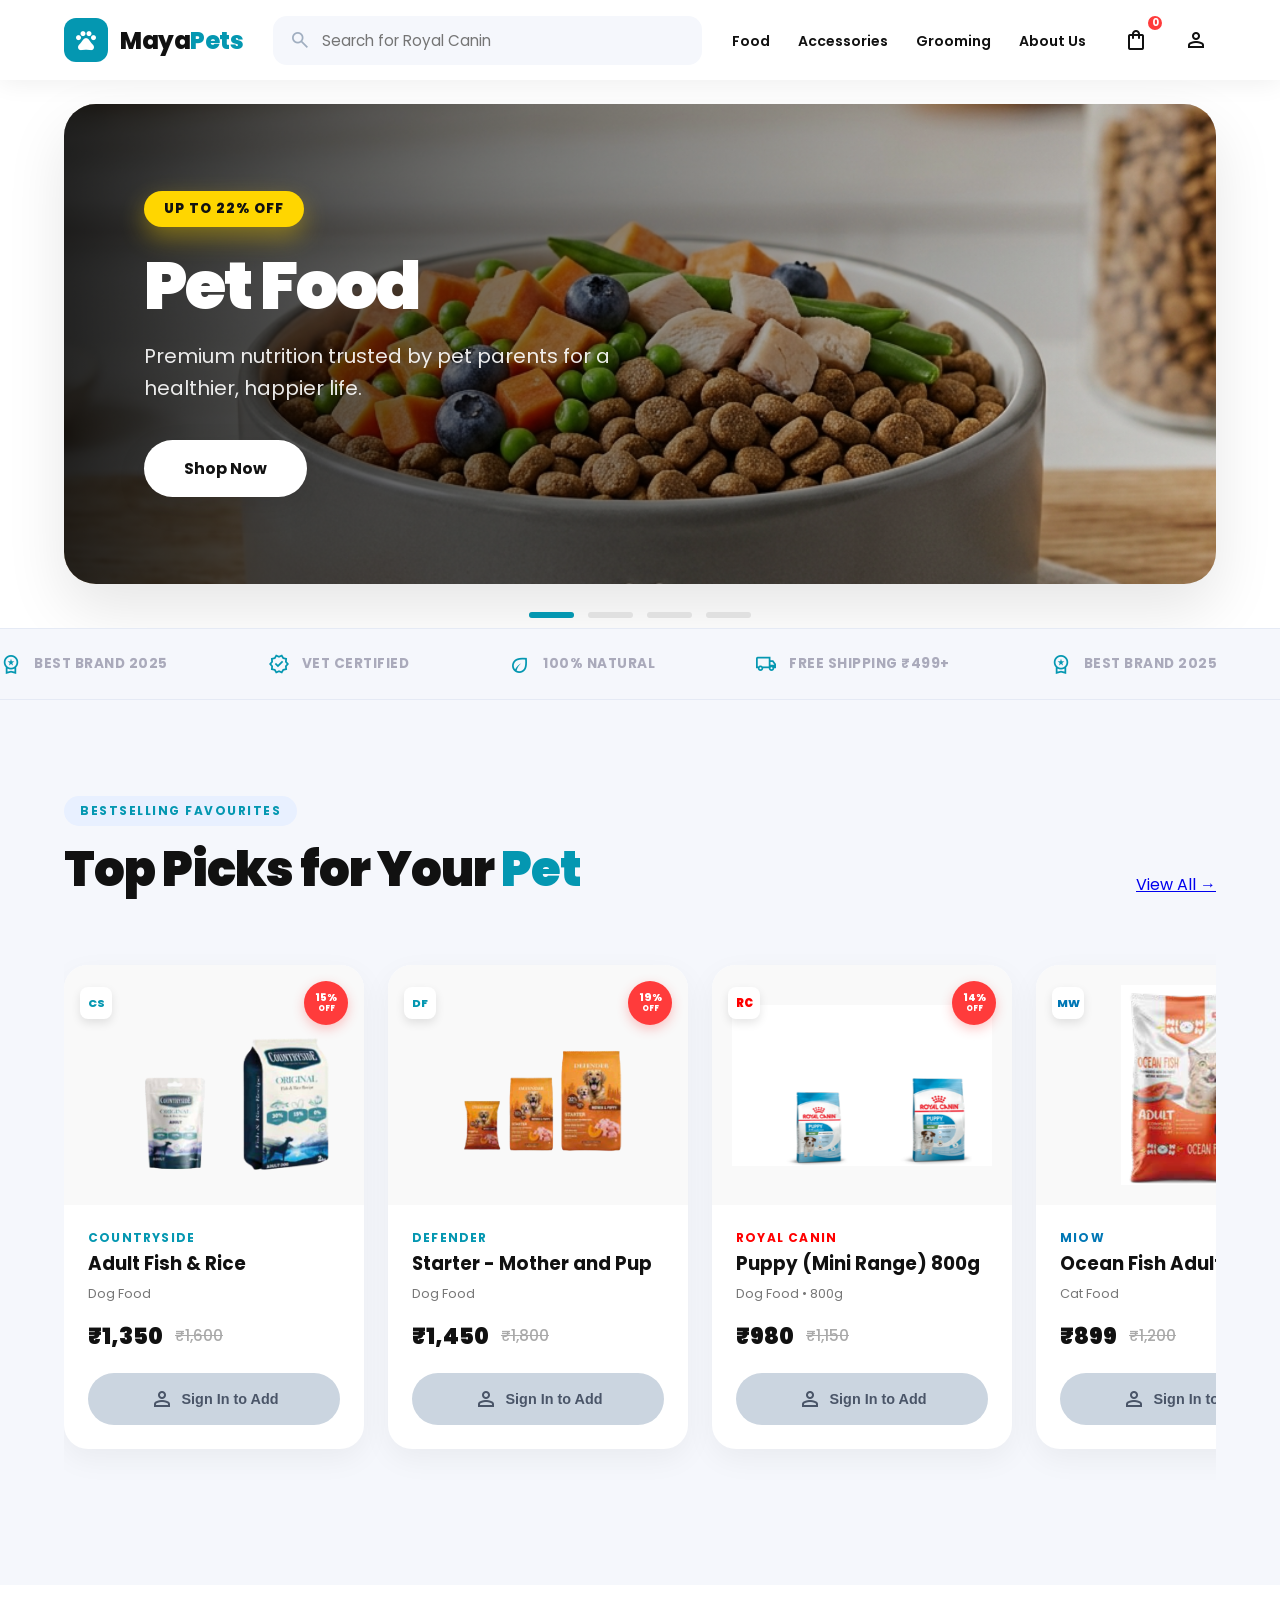
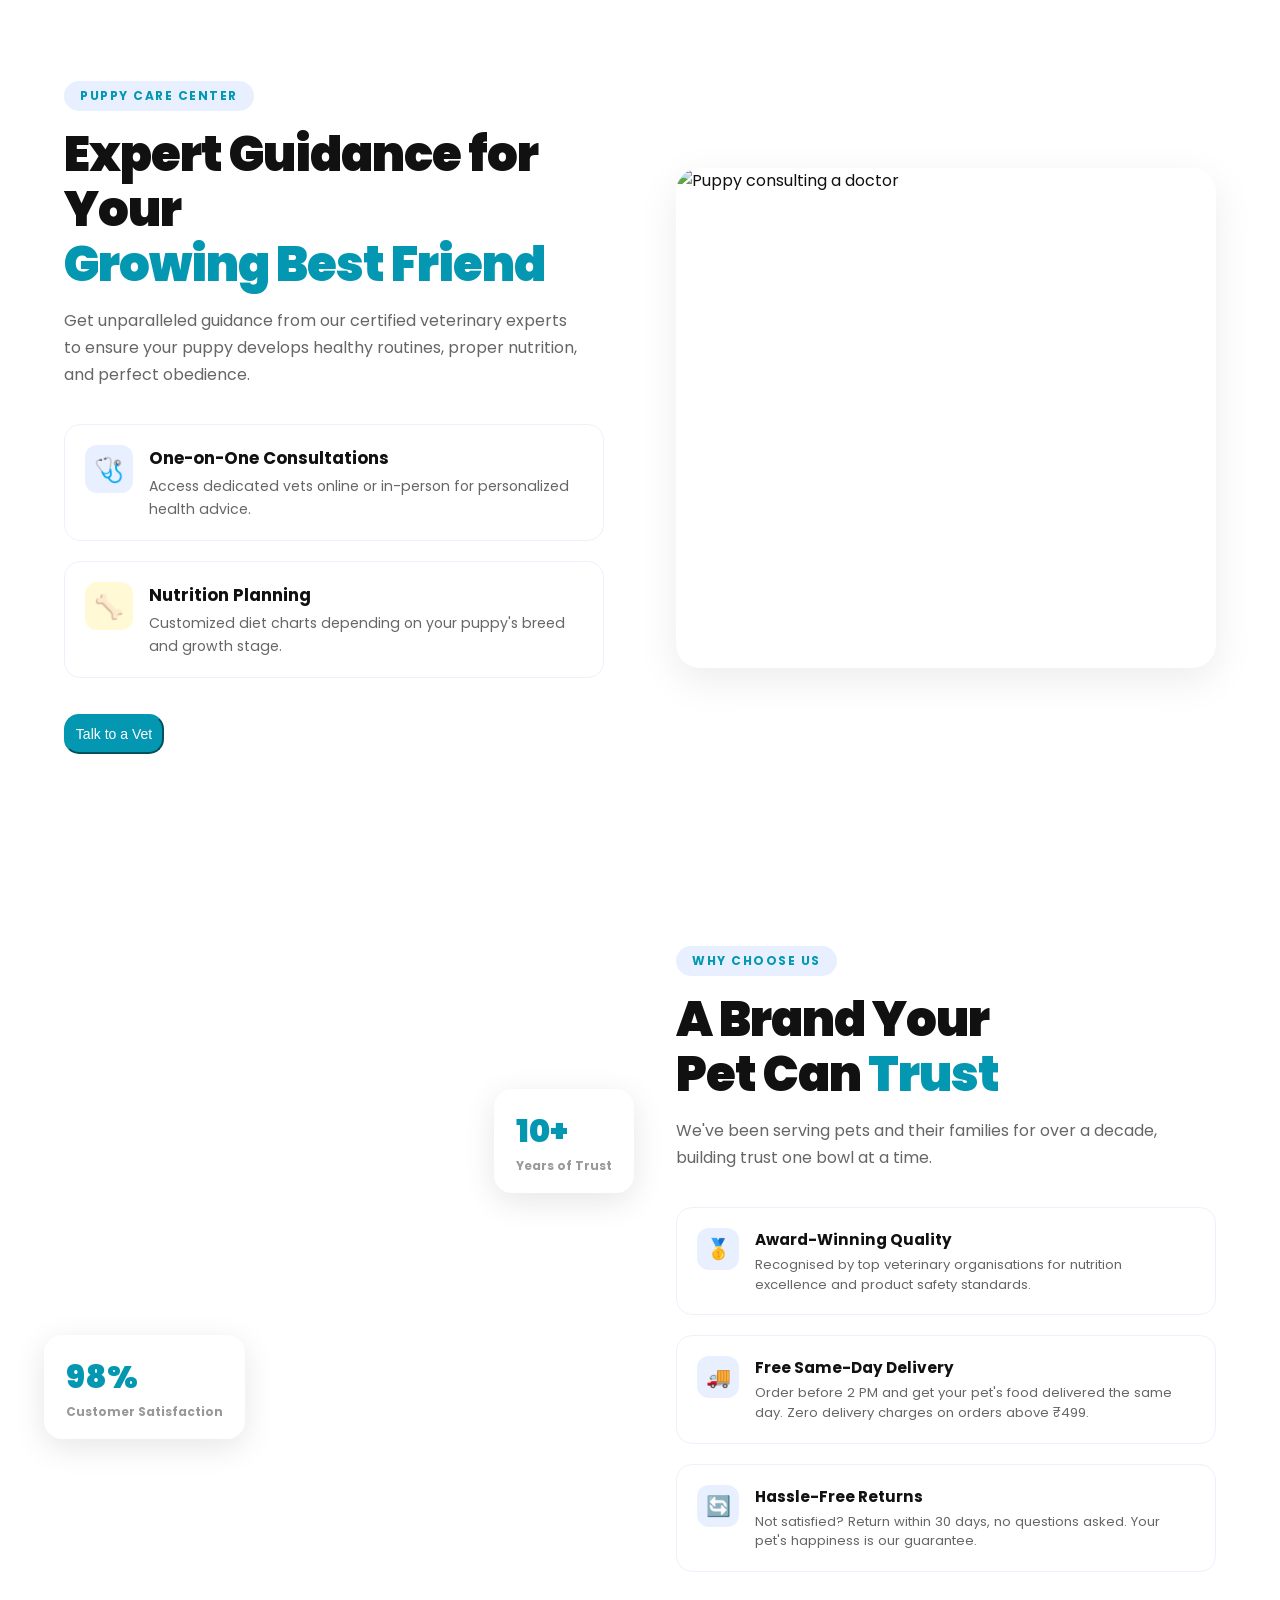
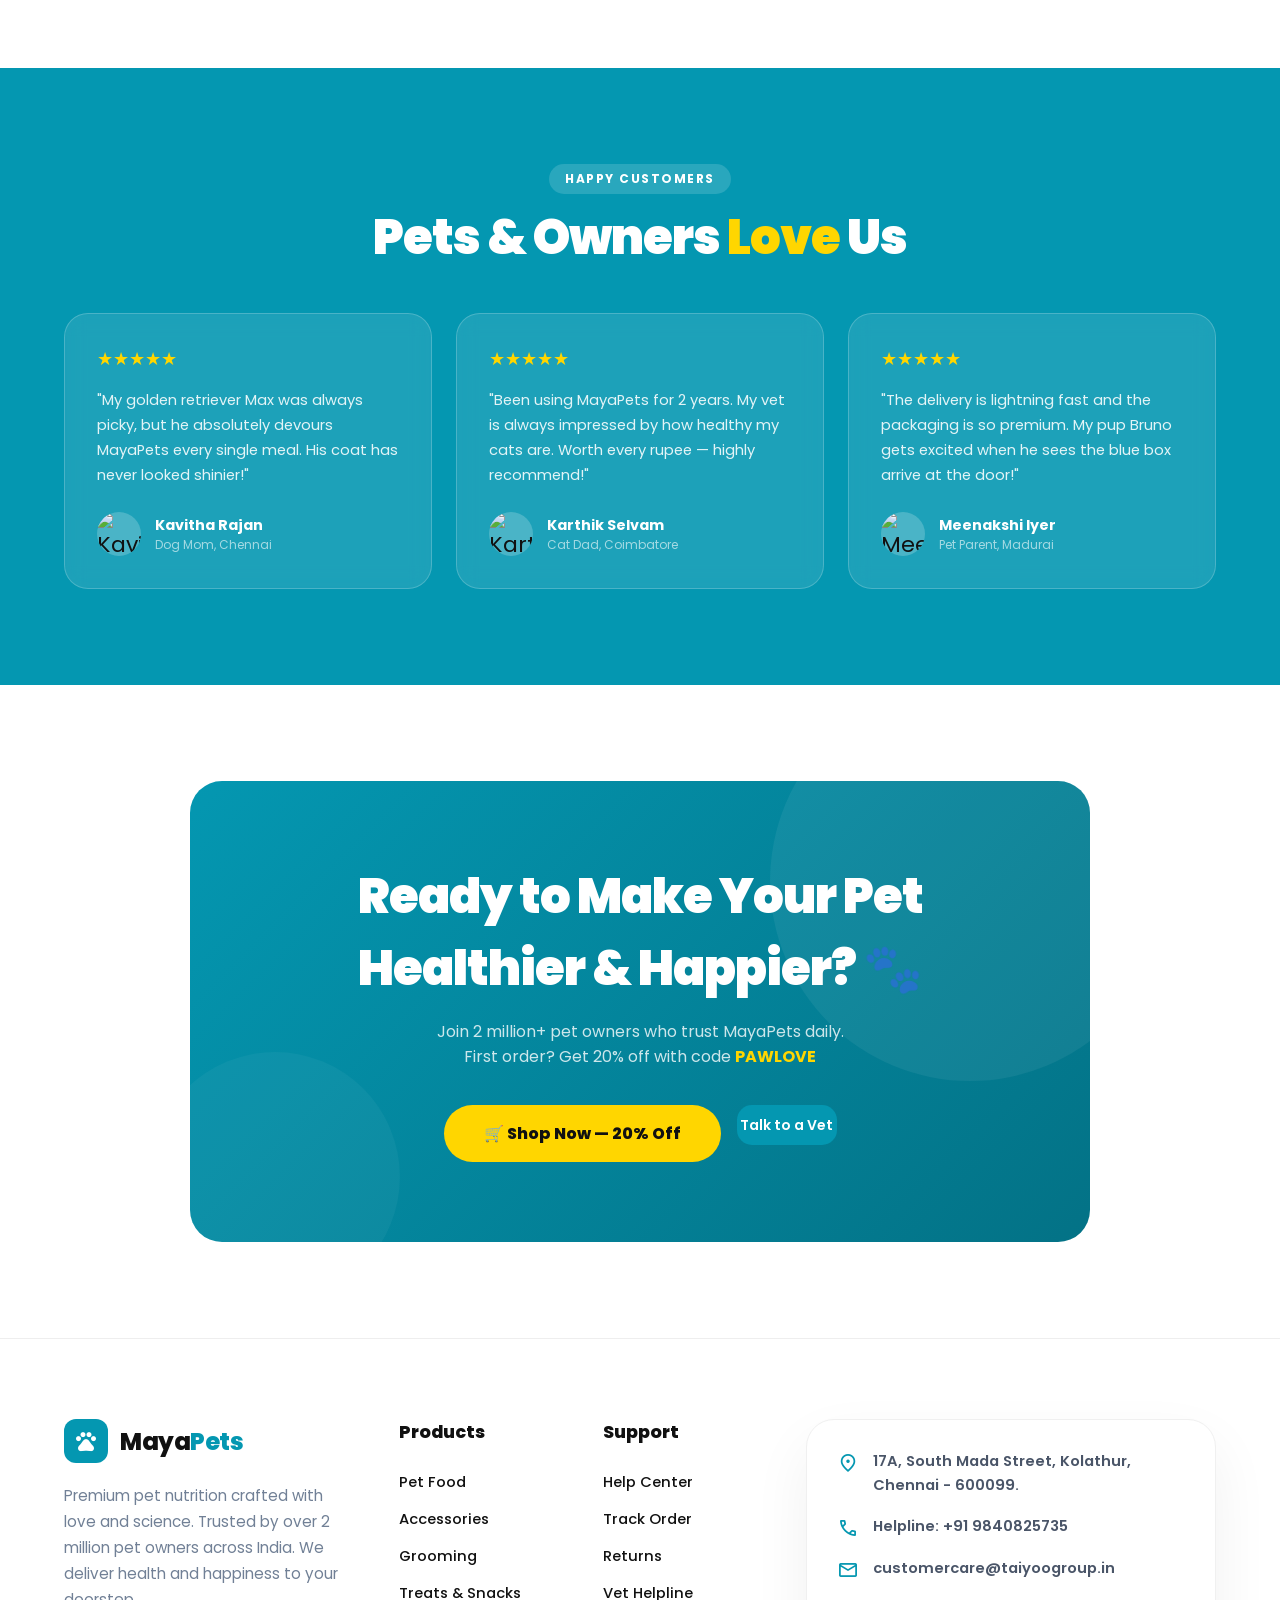
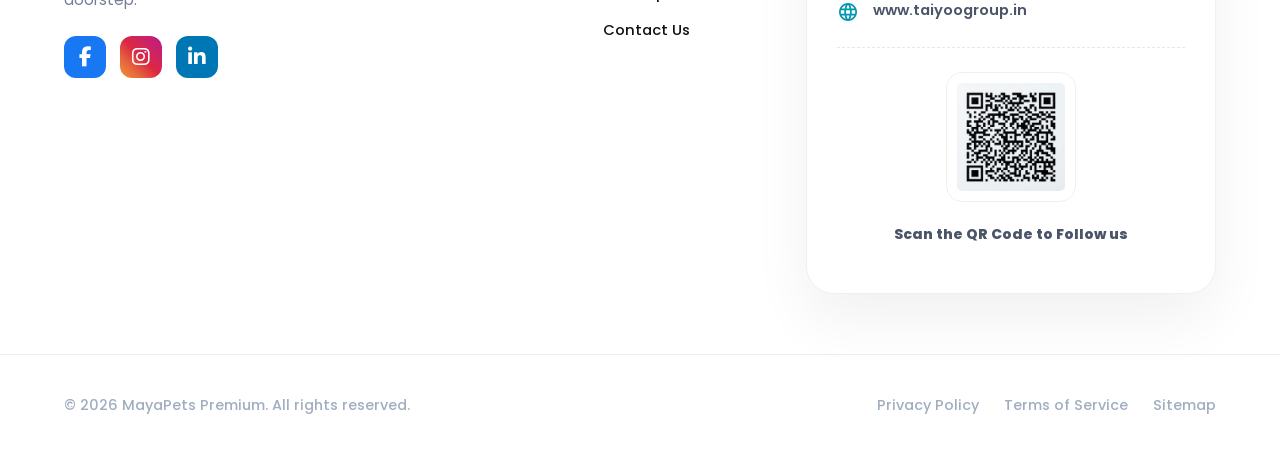
==== commit caf5d2df: "color change" ====
--- a/index.html
+++ b/index.html
@@ -860,99 +860,8 @@
       border-color: white;
     }
 
-    /* ─── FOOTER ─────────────────────────────────────────────── */
-    footer {
-      background: var(--black);
-      color: rgba(255, 255, 255, .75);
-      padding: 64px 5vw 32px;
-    }
-
-    .footer-top {
-      display: grid;
-      grid-template-columns: 2fr 1fr 1fr 1fr;
-      gap: 48px;
-      padding-bottom: 48px;
-      border-bottom: 1px solid rgba(255, 255, 255, .1);
-    }
-
-    .footer-brand .logo-text {
-      color: var(--white);
-    }
-
-    .footer-brand p {
-      font-size: .85rem;
-      line-height: 1.7;
-      margin-top: 14px;
-      max-width: 260px;
-    }
-
-    .footer-social {
-      display: flex;
-      gap: 12px;
-      margin-top: 24px;
-    }
-
-    .social-btn {
-      width: 36px;
-      height: 36px;
-      border-radius: 10px;
-      background: rgba(255, 255, 255, .08);
-      display: flex;
-      align-items: center;
-      justify-content: center;
-      font-size: 16px;
-      text-decoration: none;
-      transition: background .2s;
-    }
-
-    .social-btn:hover {
-      background: var(--blue);
-    }
-
-    .footer-col h4 {
-      font-size: .88rem;
-      font-weight: 700;
-      color: var(--white);
-      margin-bottom: 18px;
-    }
-
-    .footer-col ul {
-      list-style: none;
-      display: flex;
-      flex-direction: column;
-      gap: 10px;
-    }
-
-    .footer-col a {
-      text-decoration: none;
-      color: rgba(255, 255, 255, .6);
-      font-size: .82rem;
-      transition: color .2s;
-    }
-
-    .footer-col a:hover {
-      color: var(--yellow);
-    }
-
-    .footer-bottom {
-      display: flex;
-      align-items: center;
-      justify-content: space-between;
-      flex-wrap: wrap;
-      gap: 12px;
-      padding-top: 28px;
-      font-size: .78rem;
-      color: rgba(255, 255, 255, .4);
-    }
-
-    .footer-badge {
-      background: rgba(4, 151, 177, .25);
-      color: var(--blue);
-      padding: 4px 14px;
-      border-radius: 50px;
-      font-size: .72rem;
-      font-weight: 700;
-    }
+    /* Redundant internal footer styles removed - now using global styles.css */
+
 
     /* ─── ANIMATIONS ─────────────────────────────────────────── */
     @keyframes scrollBrands {
--- a/styles.css
+++ b/styles.css
@@ -820,7 +820,7 @@
 
 .footer-col ul li a {
   text-decoration: none;
-  color: #718096;
+  color: var(--black);
   font-size: 0.92rem;
   font-weight: 500;
   transition: 0.3s;
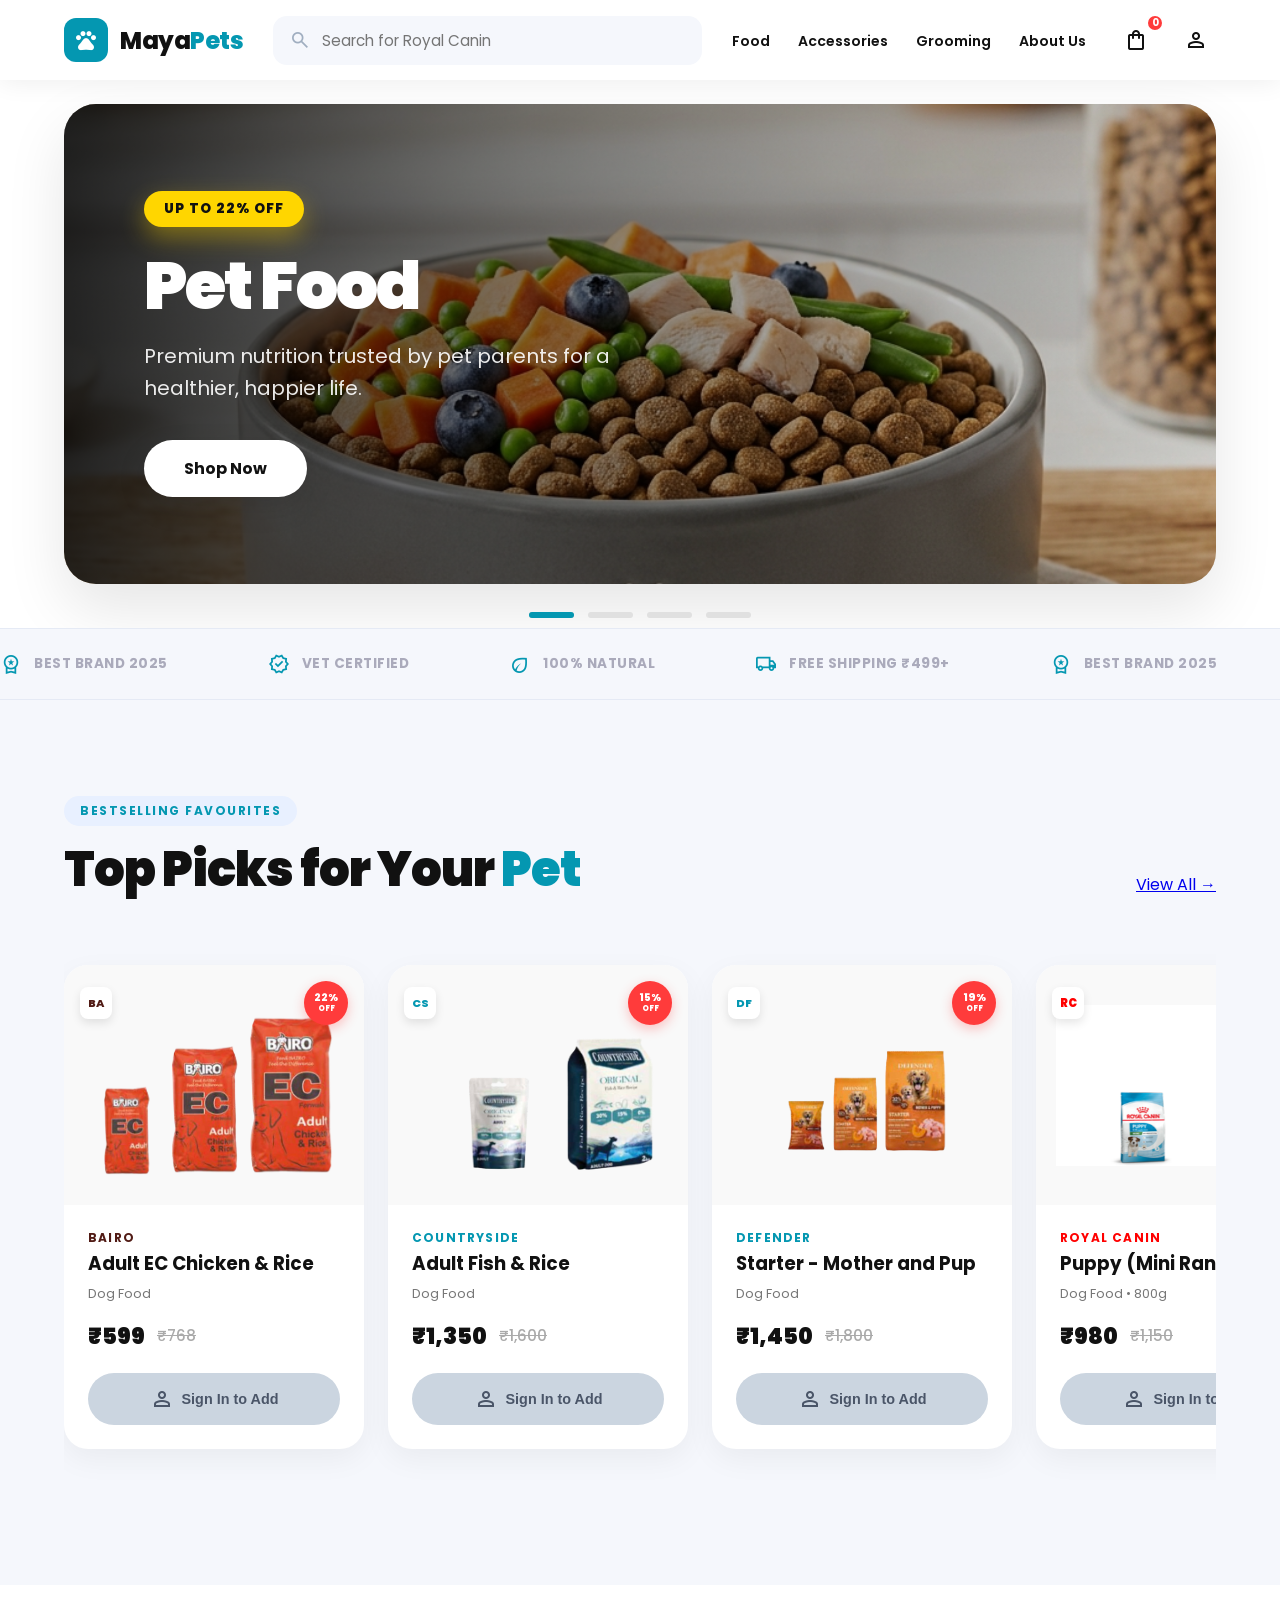
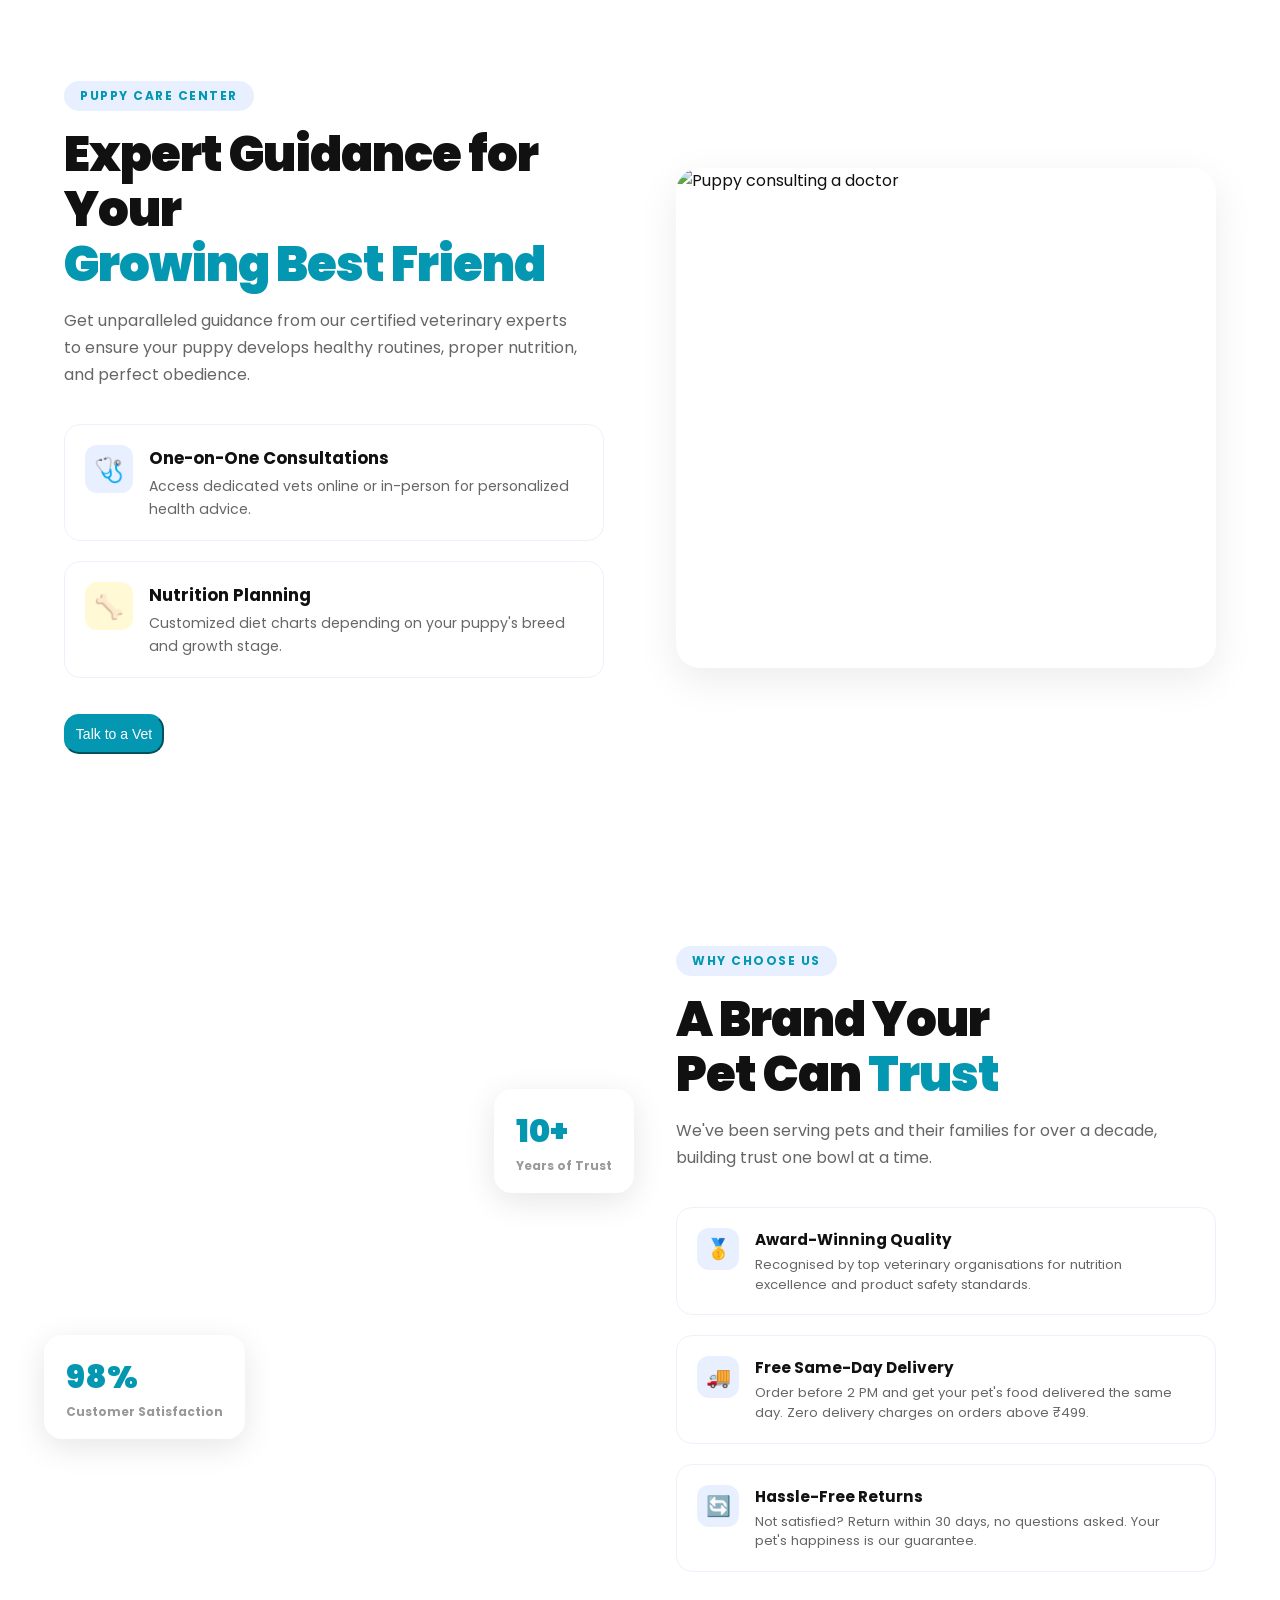
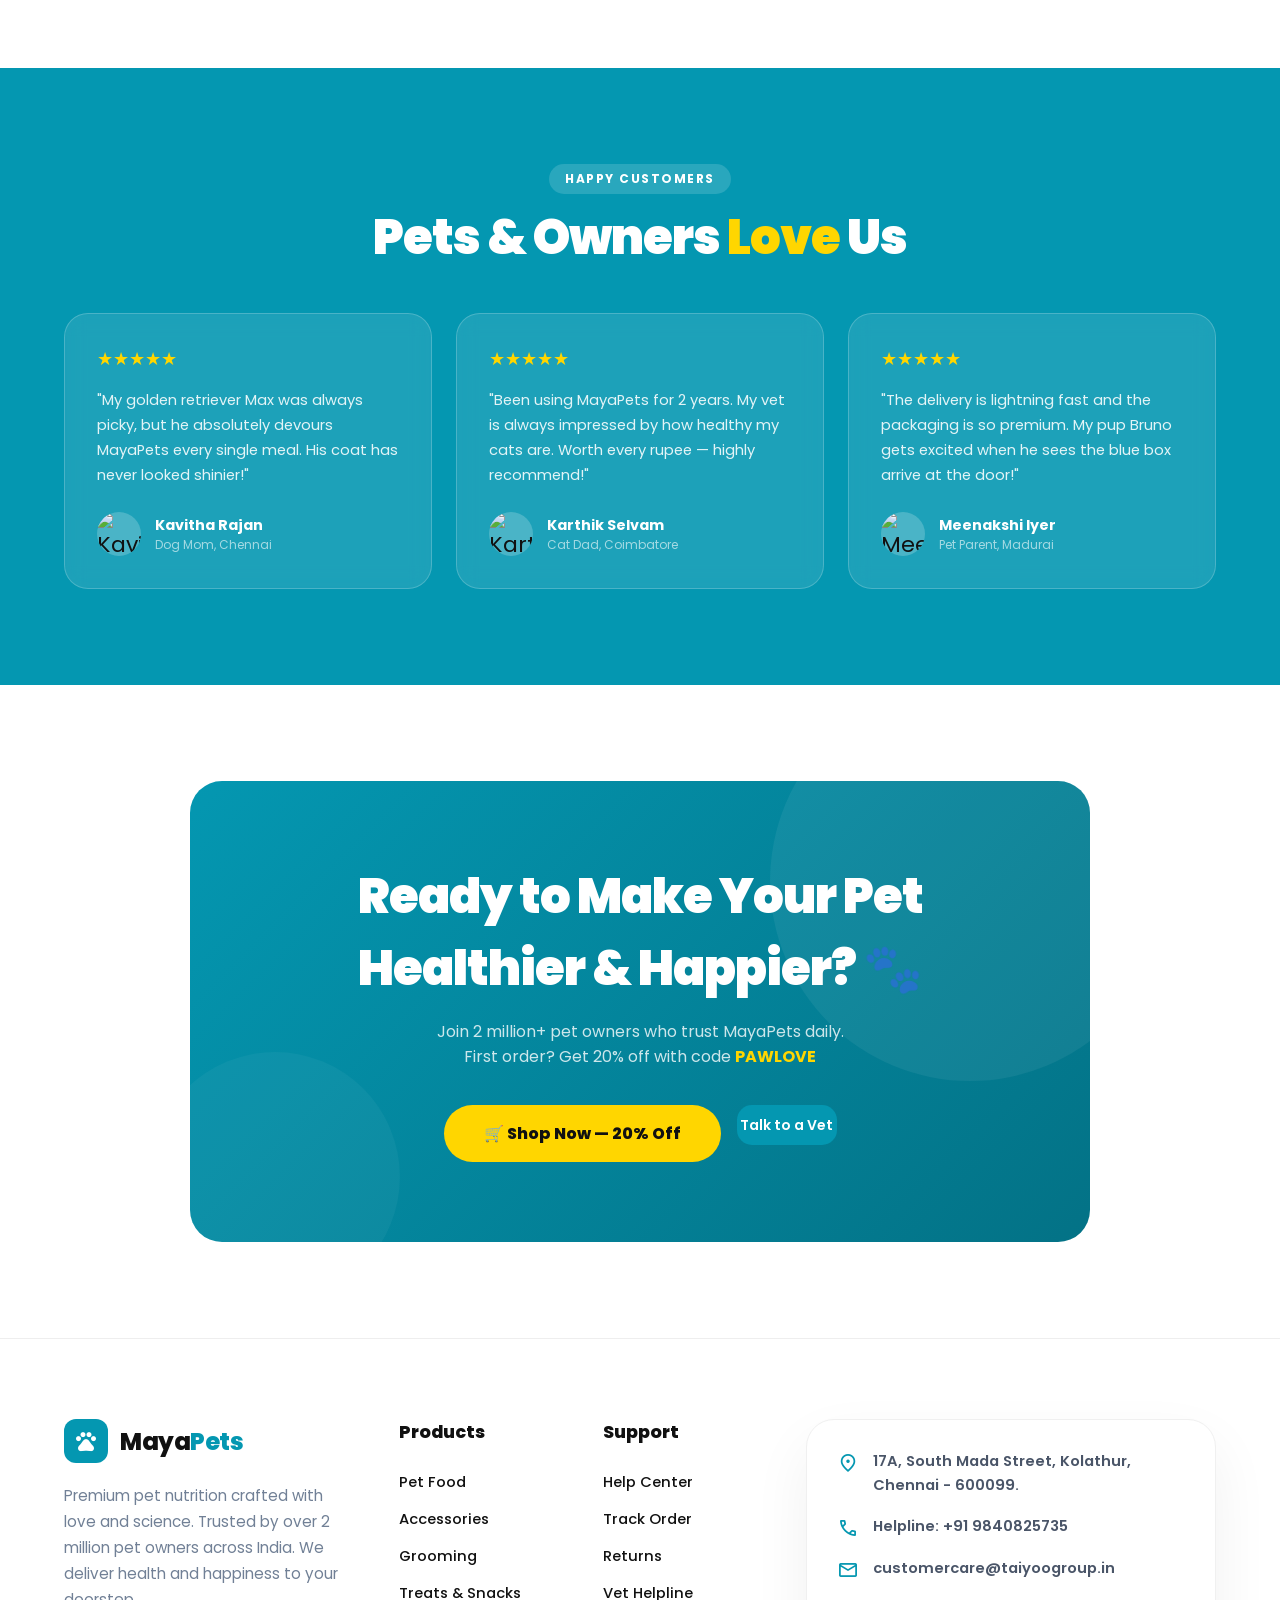
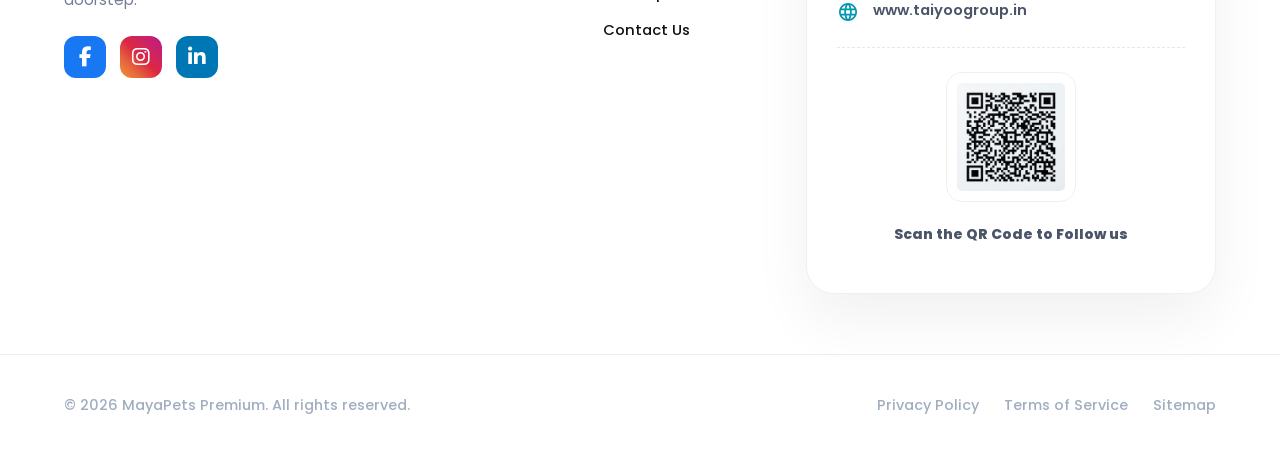
==== commit 0218aa04: "images modified" ====
--- a/index.html
+++ b/index.html
@@ -1360,8 +1360,31 @@
       
       <div class="products-grid scrollable">
 
-        <!-- 1. Countryside -->
-        <div class="prod-card reveal" data-id="pf35" onclick="window.location.href='product-detail.html?id=pf35'" style="cursor:pointer;">
+        <!-- 1. Bairo (Hardcoded Featured Card) -->
+        <div class="prod-card" onclick="window.location.href='product-detail.html?id=pf1'" style="cursor:pointer; display: flex !important; opacity: 1 !important; visibility: visible !important;">
+          <div class="card-header-overlay">
+            <div class="brand-icon-mini" style="color:#511b15;">BA</div>
+            <div class="discount-badge-round" style="background:var(--red); color:white;">22%<span>OFF</span></div>
+          </div>
+          <div class="prod-img">
+            <img src="images/Barioo/Bario-Adult EC-Chicken and rice.png" alt="Bairo Adult EC Chicken" style="opacity:1 !important;">
+          </div>
+          <div class="prod-body">
+            <span class="prod-brand" style="color:#511b15;">Bairo</span>
+            <h3 class="prod-name">Adult EC Chicken &amp; Rice</h3>
+            <span class="prod-cat">Dog Food</span>
+            <div class="prod-price-box">
+              <span class="prod-price">₹599</span>
+              <span class="prod-old-price">₹768</span>
+            </div>
+            <button class="prod-btn" onclick="event.stopPropagation(); addToCart({name: 'Adult EC Chicken &amp; Rice', price: 599, image: 'images/Barioo/Bario-Adult EC-Chicken and rice.png', brand: 'Bairo', qty: 1, unit: 'KG'})" style="display:flex !important;">
+              <span class="material-symbols-outlined">shopping_bag</span> Add to Cart
+            </button>
+          </div>
+        </div>
+
+        <!-- 2. Countryside -->
+        <div class="prod-card" data-id="pf35" onclick="window.location.href='product-detail.html?id=pf35'" style="cursor:pointer;">
           <div class="card-header-overlay">
             <div class="brand-icon-mini">CS</div>
             <div class="discount-badge-round">15%<span>OFF</span></div>
@@ -1384,7 +1407,7 @@
         </div>
 
         <!-- 2. Defender -->
-        <div class="prod-card reveal" data-id="pf30" onclick="window.location.href='product-detail.html?id=pf30'" style="cursor:pointer;">
+        <div class="prod-card" data-id="pf30" onclick="window.location.href='product-detail.html?id=pf30'" style="cursor:pointer;">
           <div class="card-header-overlay">
             <div class="brand-icon-mini">DF</div>
             <div class="discount-badge-round">19%<span>OFF</span></div>
@@ -1407,7 +1430,7 @@
         </div>
 
         <!-- 3. Royal Canin -->
-        <div class="prod-card reveal" data-id="rc1" onclick="window.location.href='product-detail.html?id=rc1'" style="cursor:pointer;">
+        <div class="prod-card" data-id="rc1" onclick="window.location.href='product-detail.html?id=rc1'" style="cursor:pointer;">
           <div class="card-header-overlay">
             <div class="brand-icon-mini" style="color:red; font-weight:900;">RC</div>
             <div class="discount-badge-round">14%<span>OFF</span></div>
@@ -1430,7 +1453,7 @@
         </div>
 
         <!-- 4. MIOW -->
-        <div class="prod-card reveal" data-id="pf15" onclick="window.location.href='product-detail.html?id=pf15'" style="cursor:pointer;">
+        <div class="prod-card" data-id="pf15" onclick="window.location.href='product-detail.html?id=pf15'" style="cursor:pointer;">
           <div class="card-header-overlay">
             <div class="brand-icon-mini" style="color:#0077b5;">MW</div>
             <div class="discount-badge-round">25%<span>OFF</span></div>
@@ -1452,28 +1475,6 @@
           </div>
         </div>
 
-        <!-- 5. Bairo -->
-        <div class="prod-card reveal" data-id="pf1" onclick="window.location.href='product-detail.html?id=pf1'" style="cursor:pointer;">
-          <div class="card-header-overlay">
-            <div class="brand-icon-mini" style="color:#511b15;">BR</div>
-            <div class="discount-badge-round">20%<span>OFF</span></div>
-          </div>
-          <div class="prod-img">
-            <img src="images/Barioo/Bario-Adult EC-Chicken and rice.png" alt="Bairo Adult EC Chicken">
-          </div>
-          <div class="prod-body">
-            <span class="prod-brand" style="color:#511b15;">Bairo</span>
-            <h3 class="prod-name">Adult EC Chicken &amp; Rice</h3>
-            <span class="prod-cat">Dog Food</span>
-            <div class="prod-price-box">
-              <span class="prod-price">₹1,120</span>
-              <span class="prod-old-price">₹1,400</span>
-            </div>
-            <button class="prod-btn" onclick="event.stopPropagation(); addToCart({name: 'Bairo Adult EC Chicken & Rice', price: 1120, image: 'images/Barioo/Bario-Adult EC-Chicken and rice.png', brand: 'Bairo', qty: 1, unit: 'KG'})">
-              <span class="material-symbols-outlined">shopping_bag</span> Add to Cart
-            </button>
-          </div>
-        </div>
 
       </div>
 
